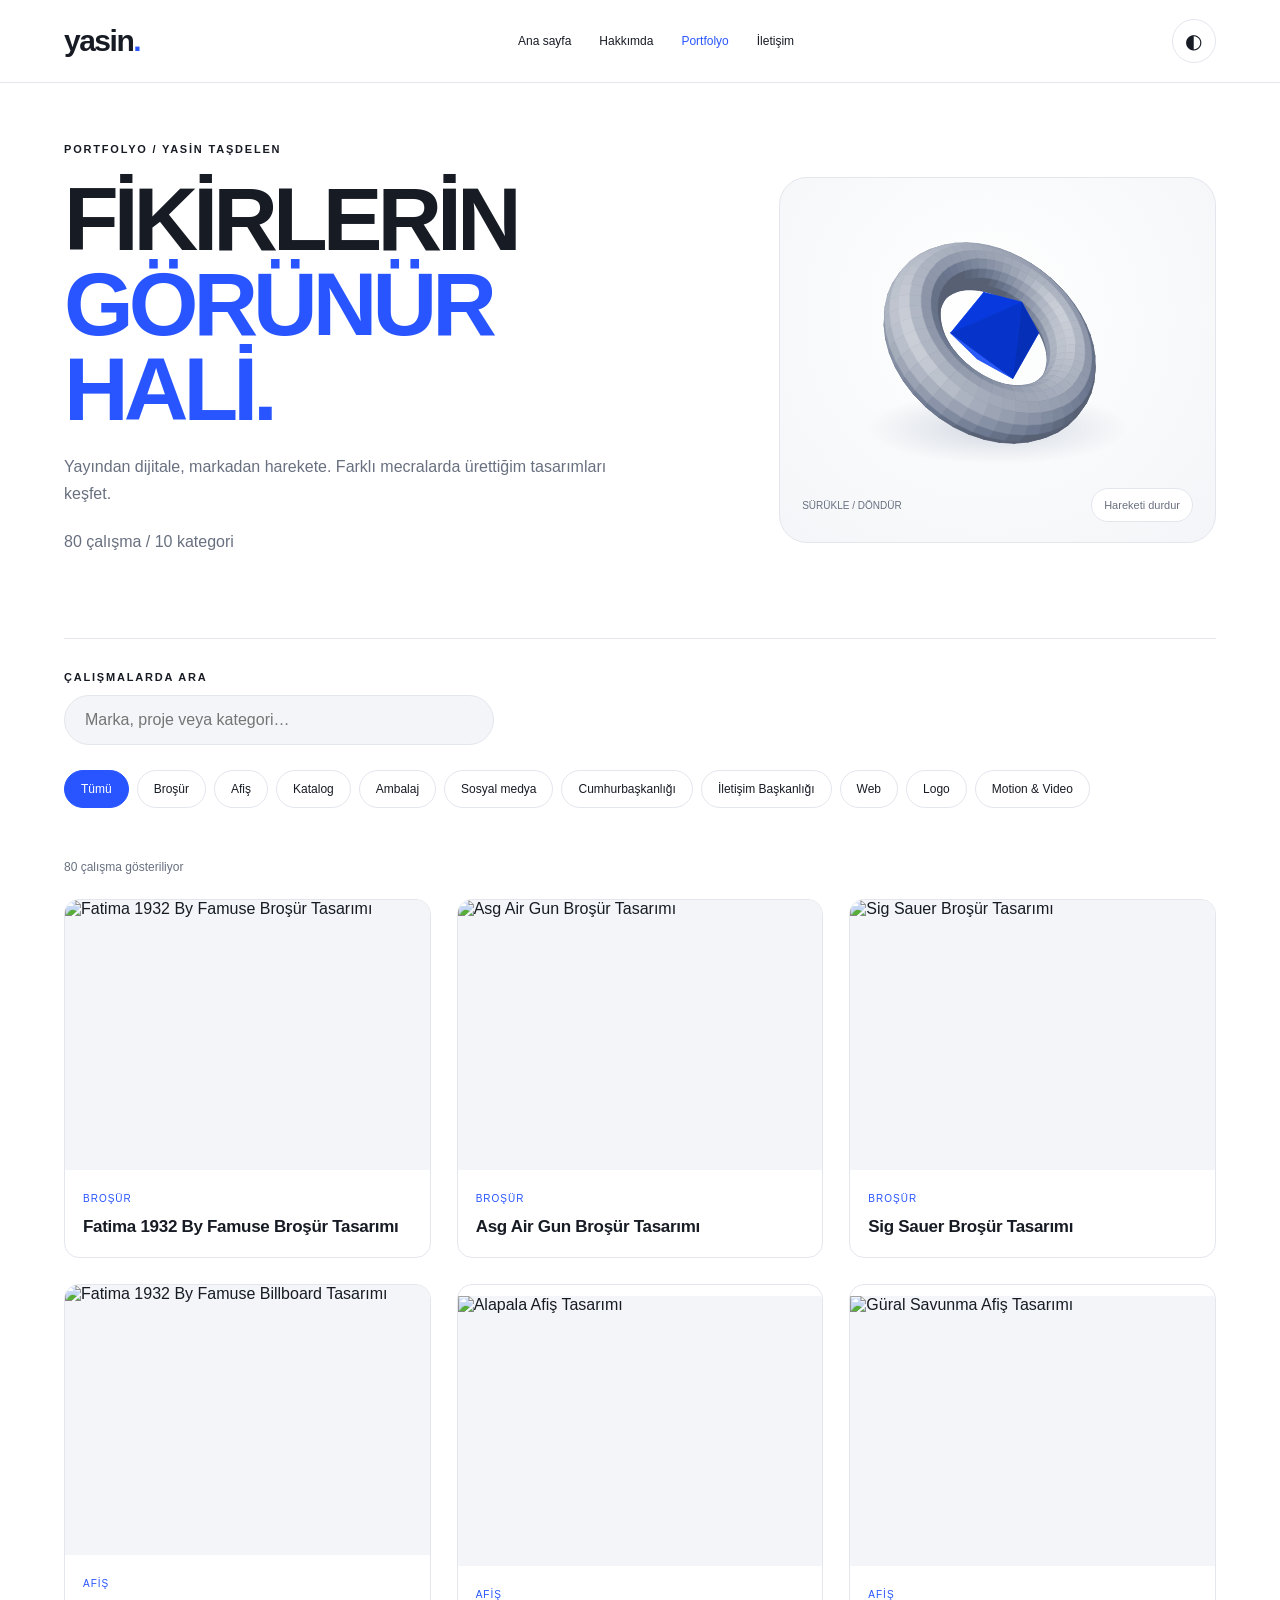
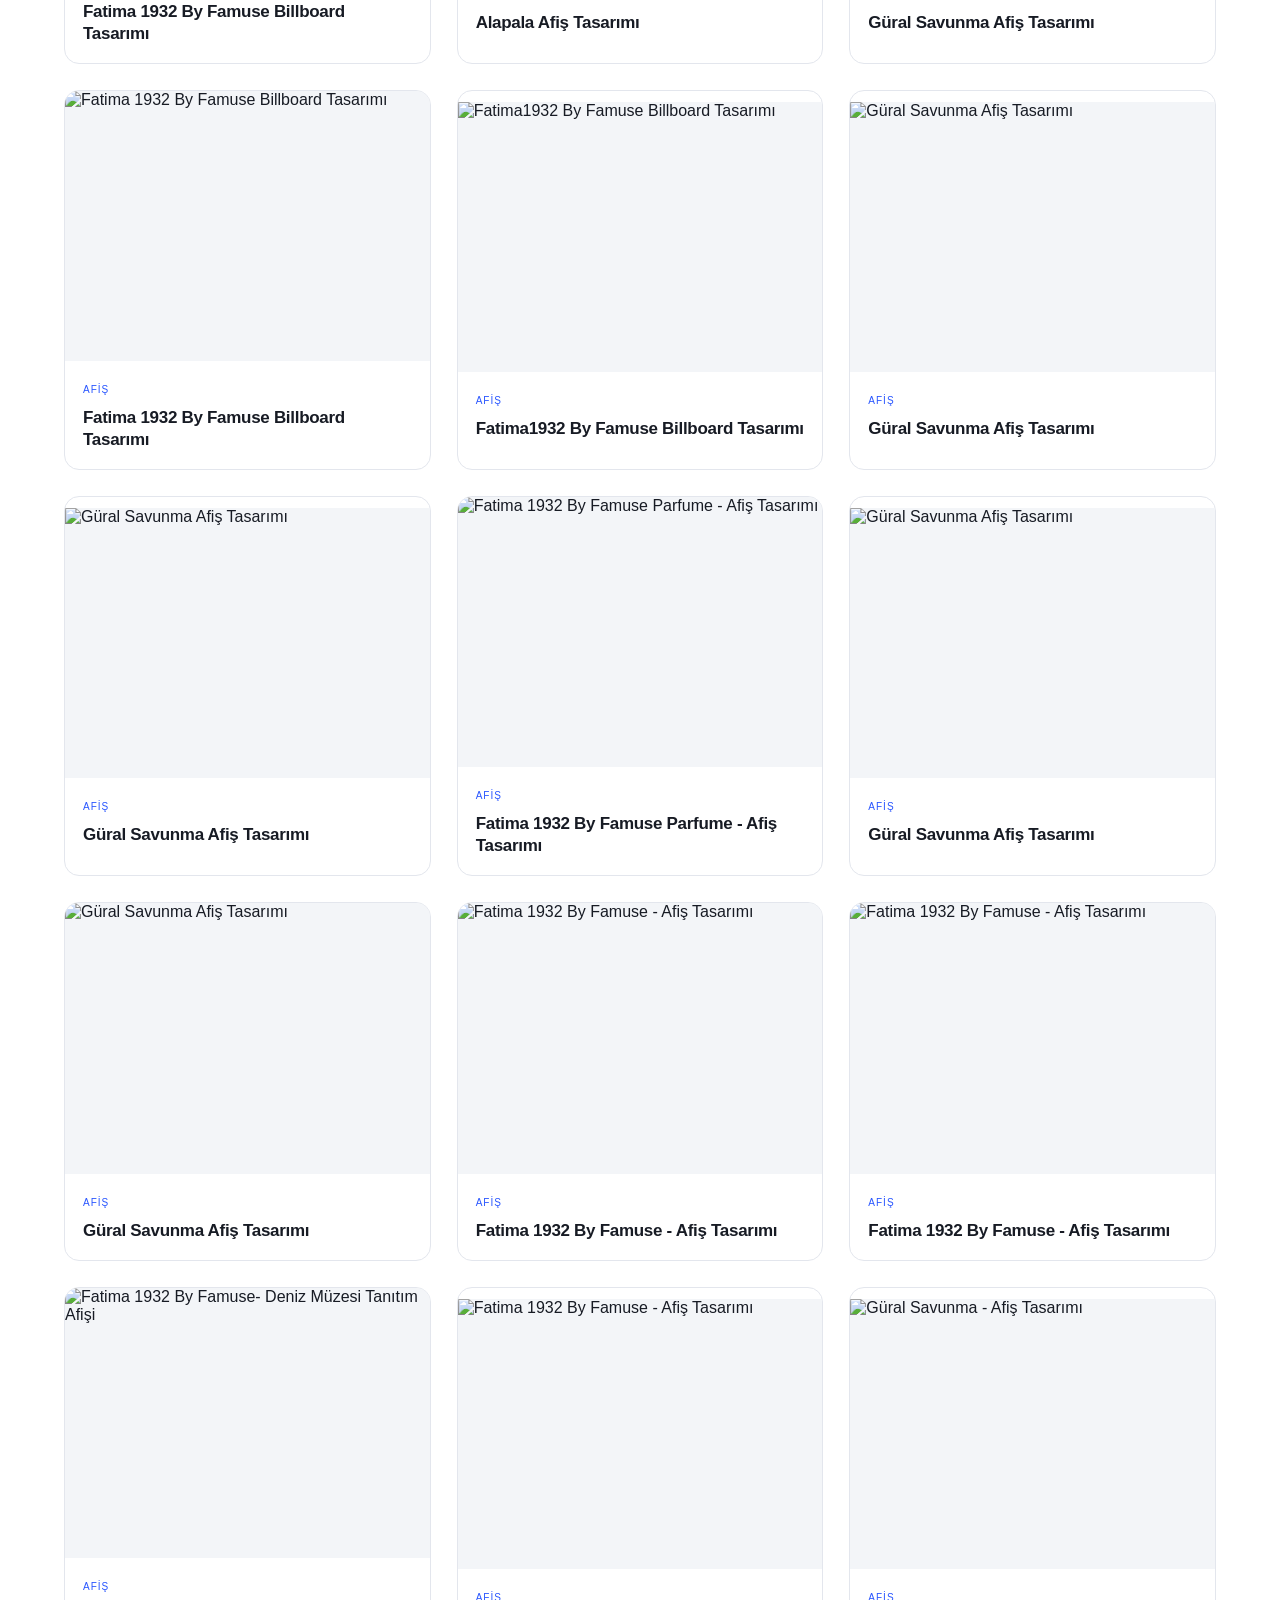
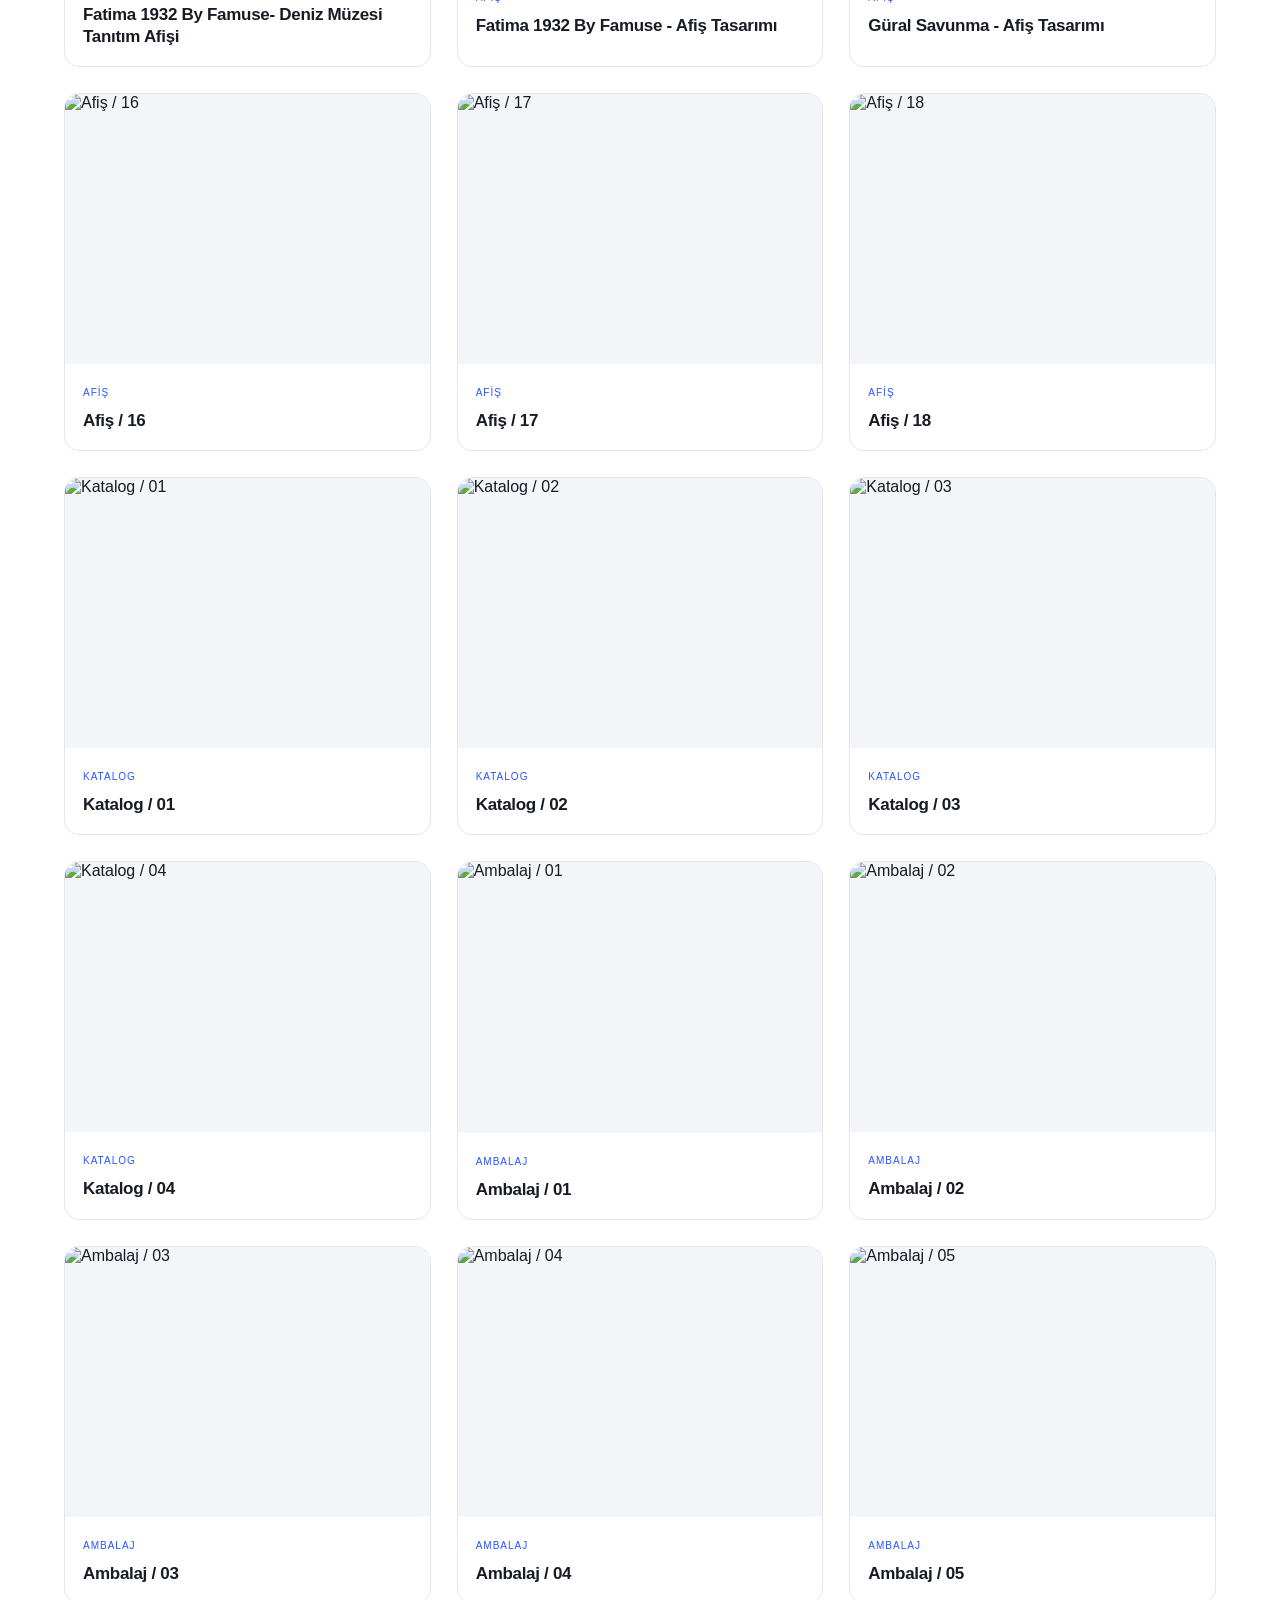
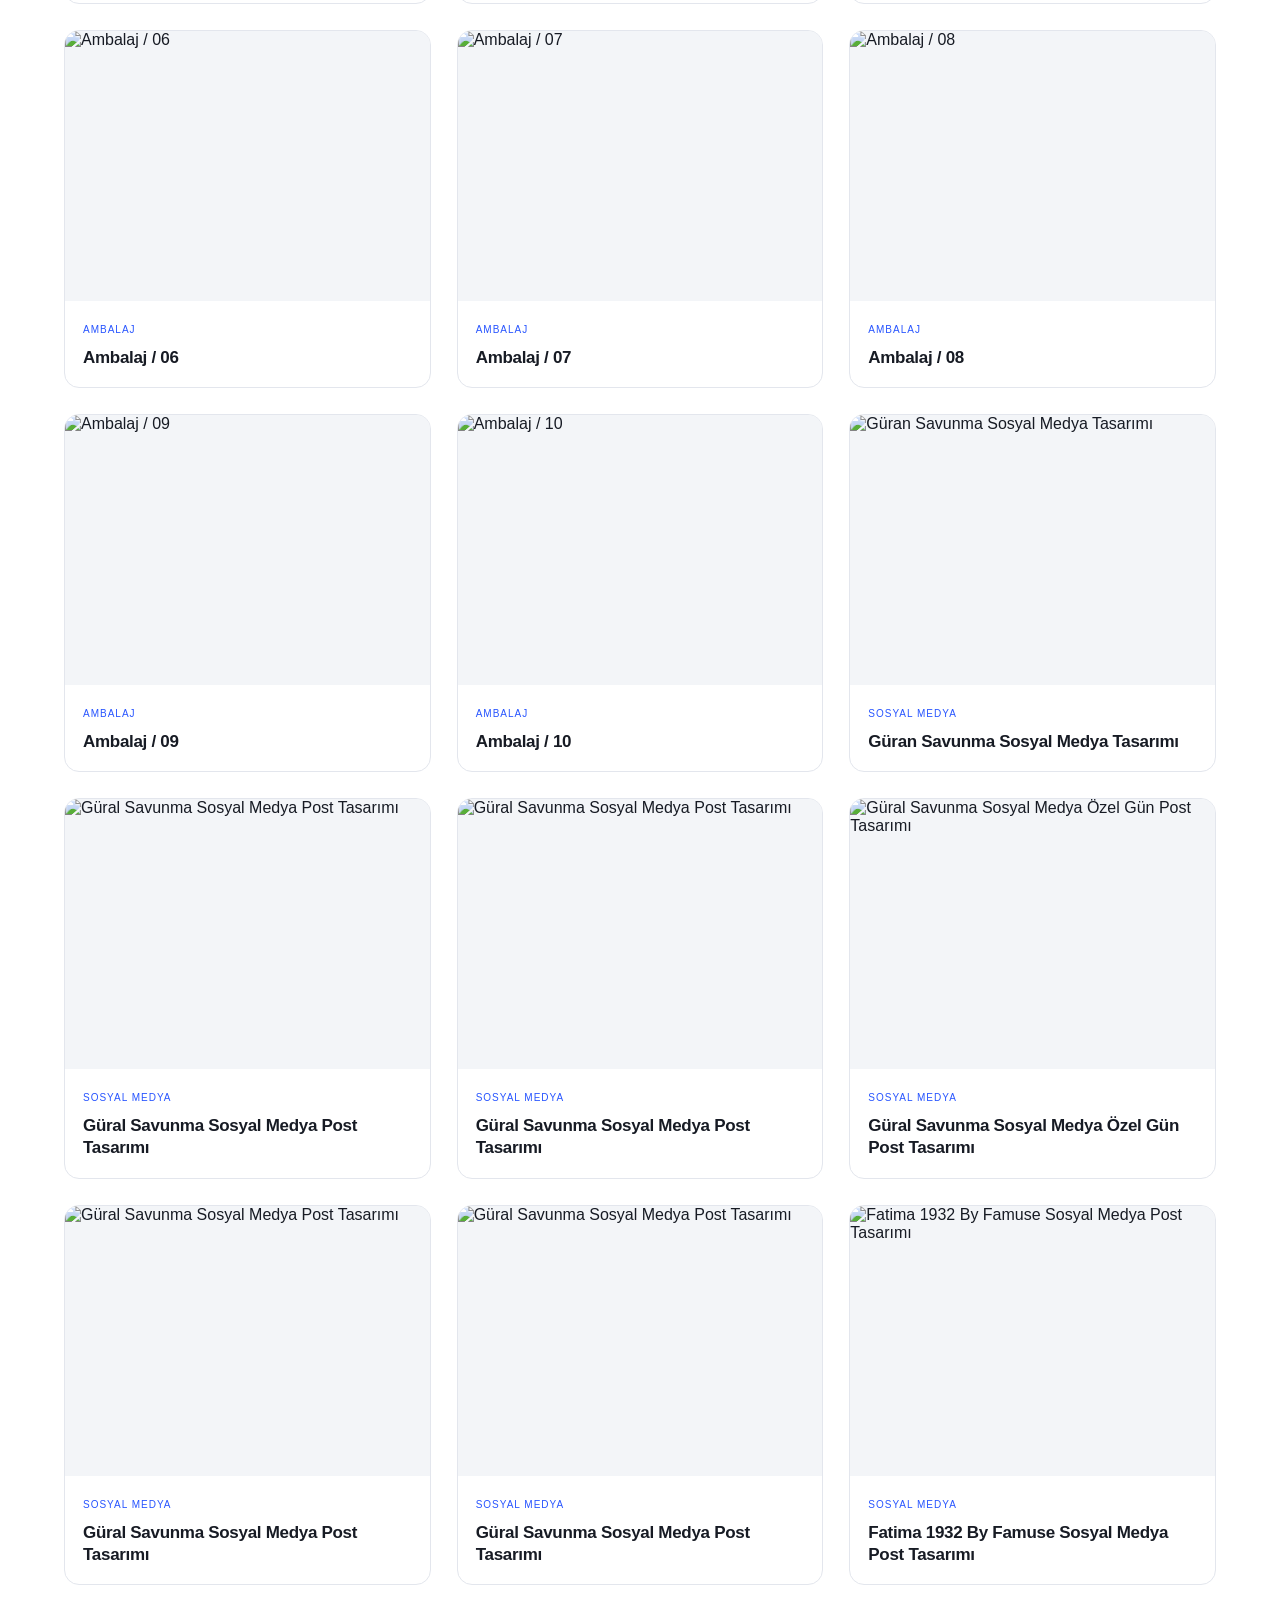
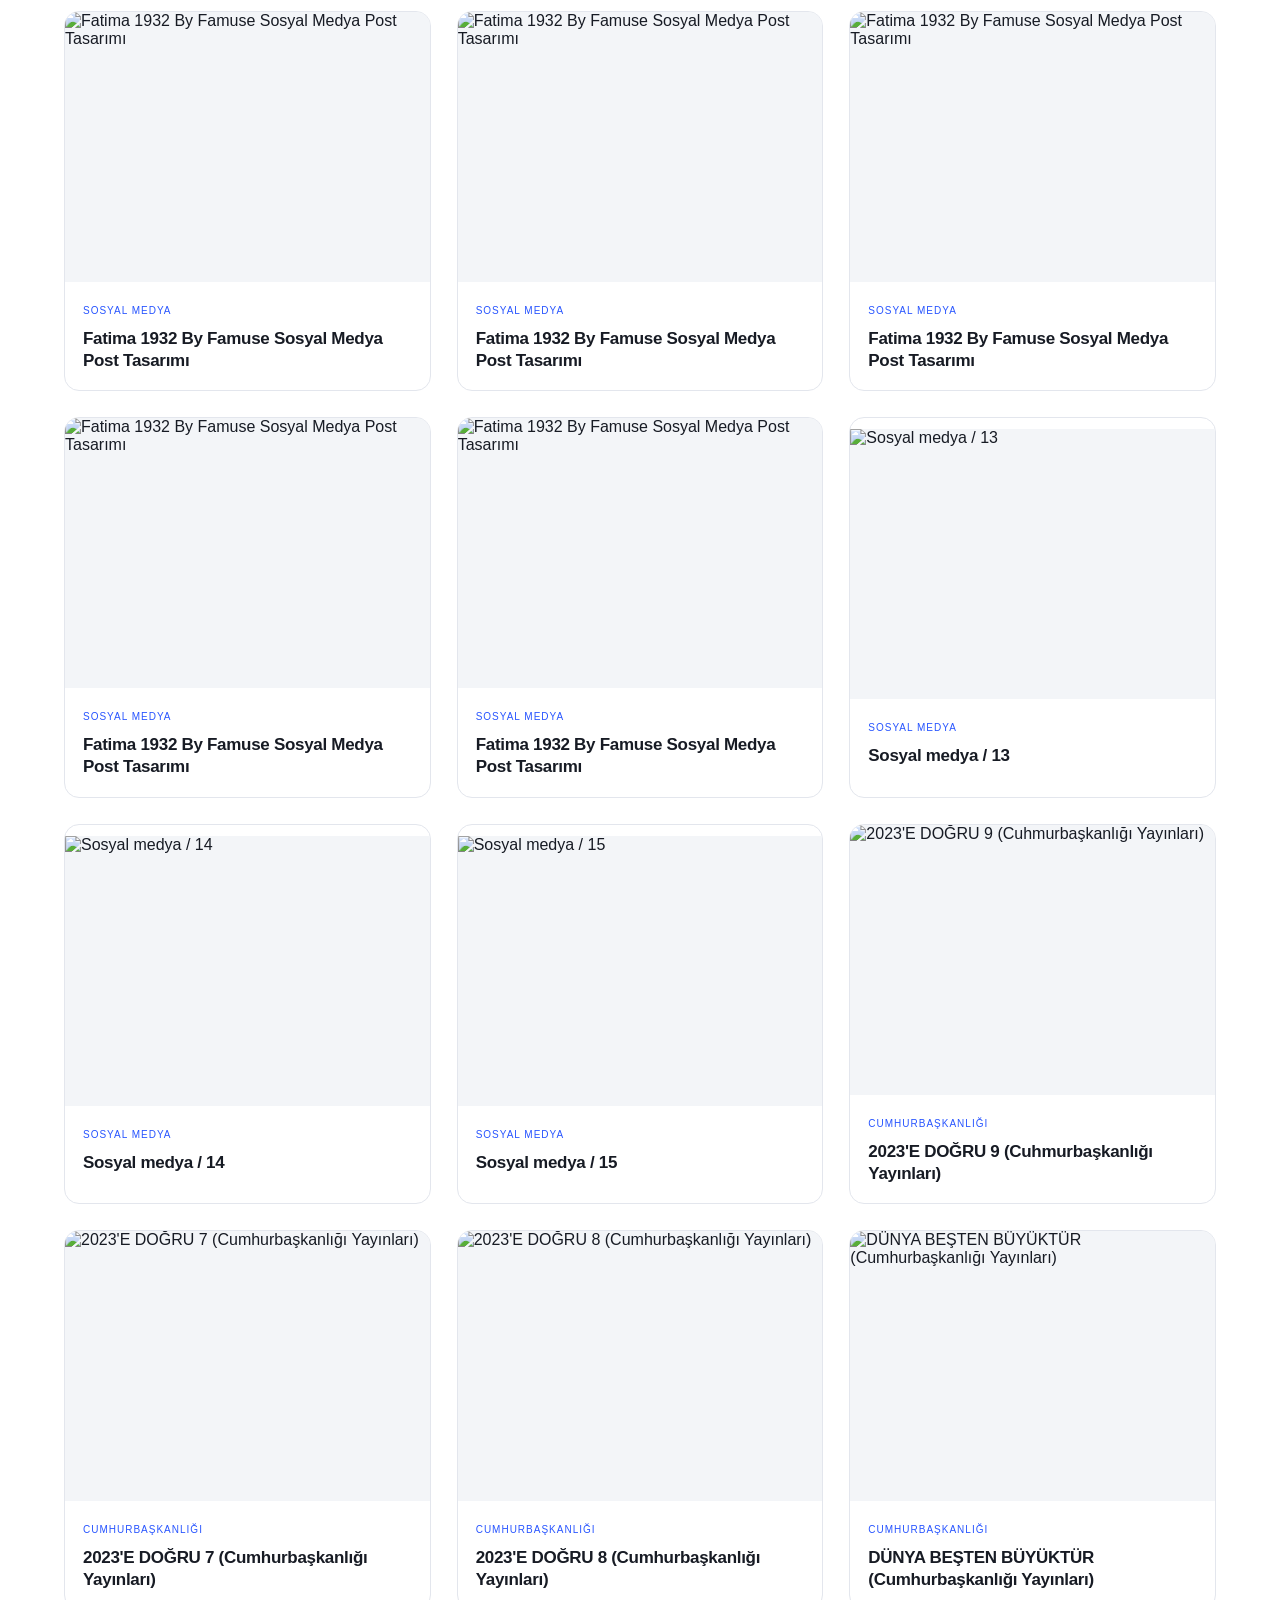
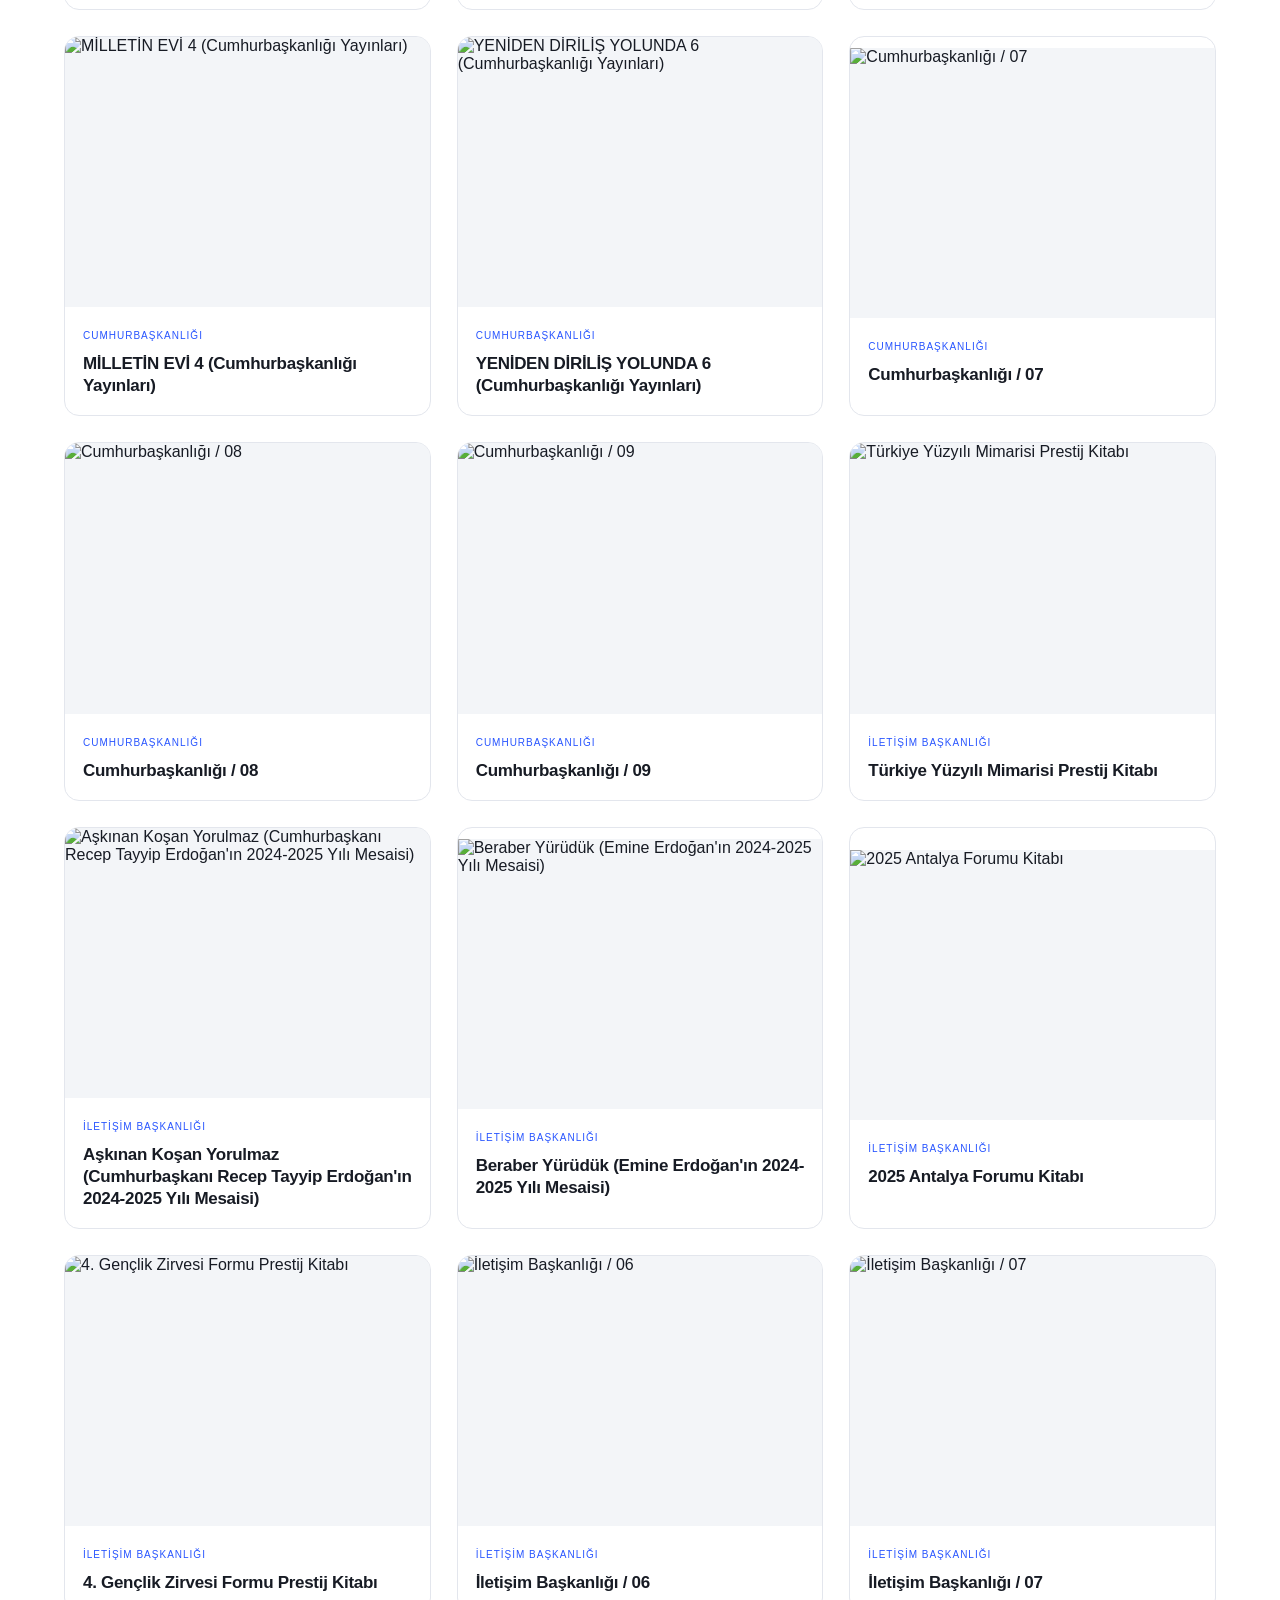
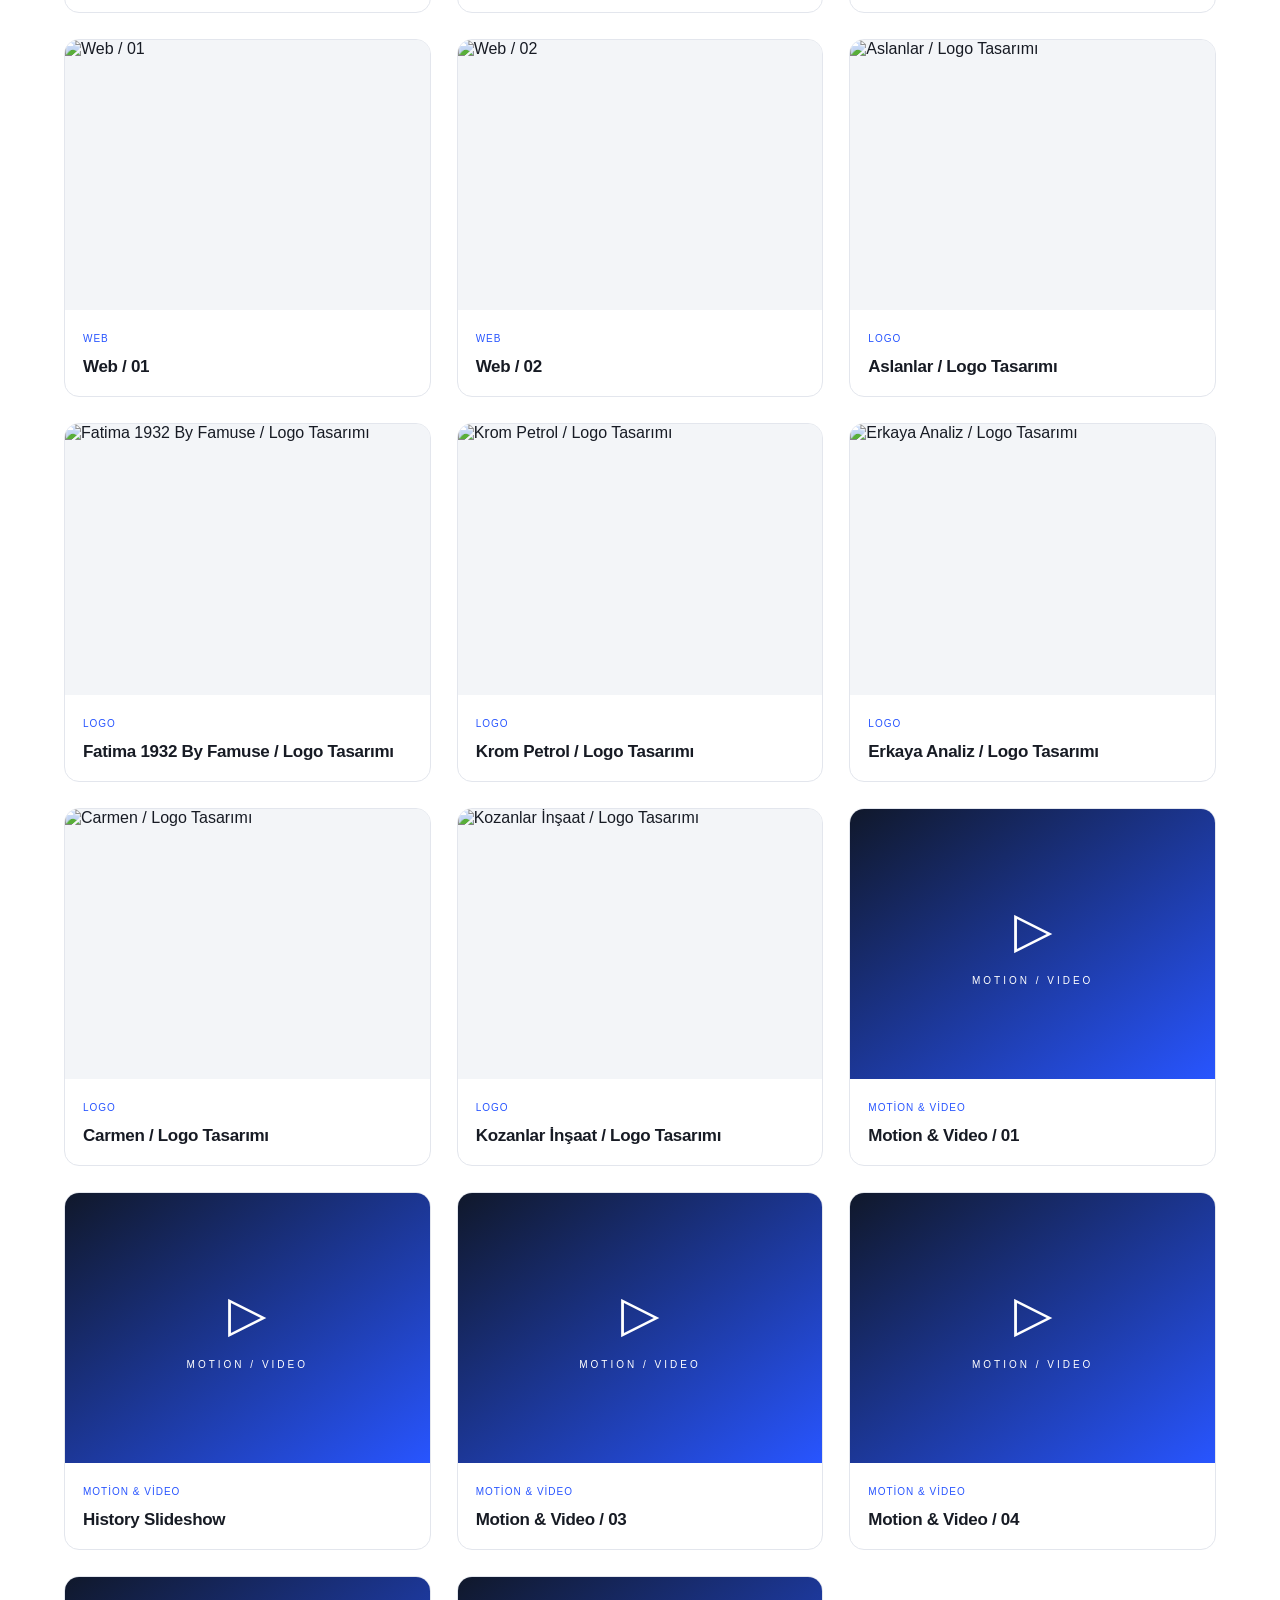
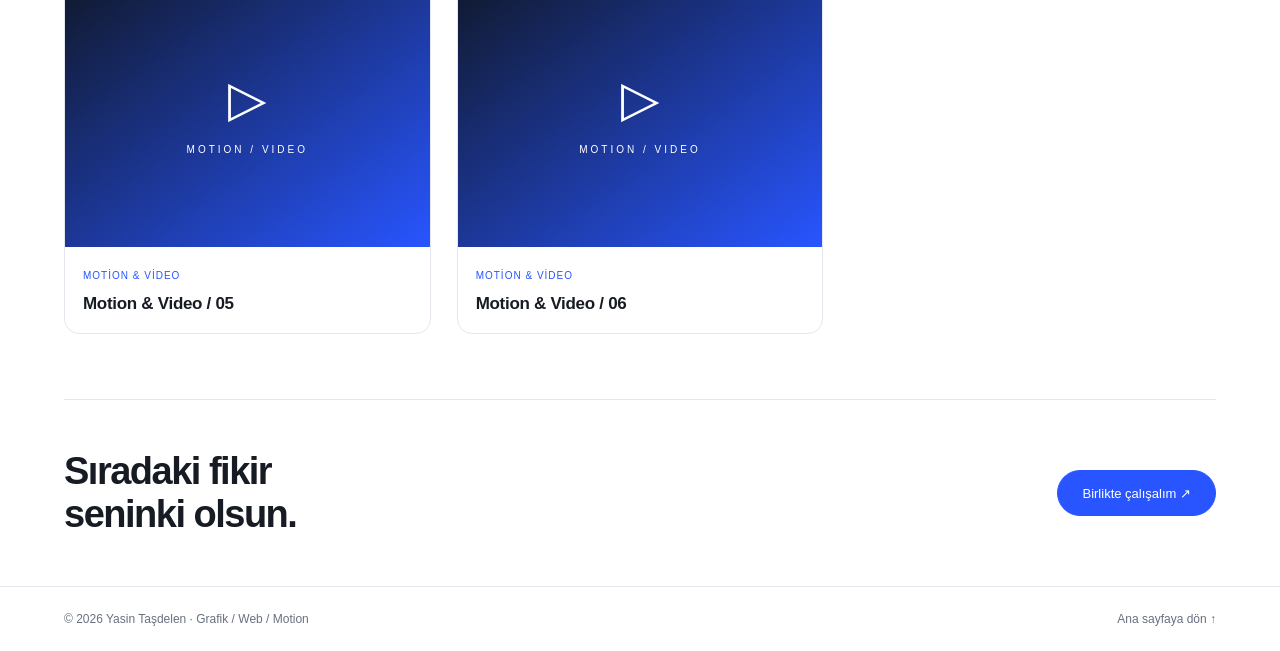
==== portfolio.html @ 2d285dab "Add files via upload" ====
<!doctype html><html lang="tr"><head><meta charset="utf-8"><meta name="viewport" content="width=device-width,initial-scale=1"><title>Portfolyo | Yasin Taşdelen</title><meta name="description" content="Yasin Taşdelen: logo, yayın, afiş, ambalaj, web, sosyal medya ve motion tasarım çalışmaları."><link rel="stylesheet" href="site.css"></head><body><a class="skip" href="#portfolio-main">İçeriğe geç</a><header><div class="nav wrap"><a class="brand" href="index.html">yasin<span>.</span></a><nav id="gallery-nav"><a href="index.html">Ana sayfa</a><a href="index.html#hakkimda">Hakkımda</a><a href="portfolio.html" aria-current="page" class="blue">Portfolyo</a><a href="index.html#iletisim">İletişim</a></nav><div class="nav-actions"><button class="icon-button" id="gallery-theme" aria-label="Koyu temayı aç" aria-pressed="false">◐</button><button class="icon-button menu-toggle" id="gallery-menu" aria-label="Menüyü aç" aria-controls="gallery-nav" aria-expanded="false">☰</button></div></div></header><main id="portfolio-main" class="wrap"><section class="gallery-hero"><div><div class="eyebrow">PORTFOLYO / YASİN TAŞDELEN</div><h1>FİKİRLERİN<br><span class="blue">GÖRÜNÜR HALİ.</span></h1><p>Yayından dijitale, markadan harekete. Farklı mecralarda ürettiğim tasarımları keşfet.</p><p class="gallery-status">80 çalışma / 10 kategori</p></div><div class="sculpture-shell"><canvas data-sculpture tabindex="0" aria-label="Döndürülebilir üç boyutlu metal halka ve mavi çokyüzlü. Sürükleyin veya ok tuşlarını kullanın.">Üç boyutlu geometrik tasarım.</canvas><div class="sculpture-controls"><span>SÜRÜKLE / DÖNDÜR</span><button class="sculpture-toggle" type="button" aria-pressed="false">Hareketi durdur</button></div></div></section><section aria-label="Portfolyo arşivi"><div class="gallery-tools"><label for="gallery-search" class="eyebrow">ÇALIŞMALARDA ARA</label><br><input class="gallery-search" id="gallery-search" type="search" placeholder="Marka, proje veya kategori…"><div class="gallery-filters" role="group" aria-label="Kategoriler"><button data-category-filter="Tümü" aria-pressed="true">Tümü</button><button data-category-filter="Broşür" aria-pressed="false">Broşür</button><button data-category-filter="Afiş" aria-pressed="false">Afiş</button><button data-category-filter="Katalog" aria-pressed="false">Katalog</button><button data-category-filter="Ambalaj" aria-pressed="false">Ambalaj</button><button data-category-filter="Sosyal medya" aria-pressed="false">Sosyal medya</button><button data-category-filter="Cumhurbaşkanlığı" aria-pressed="false">Cumhurbaşkanlığı</button><button data-category-filter="İletişim Başkanlığı" aria-pressed="false">İletişim Başkanlığı</button><button data-category-filter="Web" aria-pressed="false">Web</button><button data-category-filter="Logo" aria-pressed="false">Logo</button><button data-category-filter="Motion &amp; Video" aria-pressed="false">Motion &amp; Video</button></div></div><p id="gallery-status" class="gallery-status" role="status"></p><p id="no-results" hidden>Bu aramayla eşleşen çalışma bulunamadı. Aramayı temizleyebilir veya başka bir kategori seçebilirsin.</p><div class="gallery-grid" id="gallery-grid"><button class="gallery-card" data-item="0" aria-label="Fatima 1932 By Famuse Broşür Tasarımı çalışmasını aç"><img loading="lazy" decoding="async" src="assets/375167f0949825.webp" alt="Fatima 1932 By Famuse Broşür Tasarımı"><div class="g-meta"><span class="g-category">Broşür</span><h2>Fatima 1932 By Famuse Broşür Tasarımı</h2></div></button><button class="gallery-card" data-item="1" aria-label="Asg Air Gun Broşür Tasarımı çalışmasını aç"><img loading="lazy" decoding="async" src="assets/a4f59971be3359.webp" alt="Asg Air Gun Broşür Tasarımı"><div class="g-meta"><span class="g-category">Broşür</span><h2>Asg Air Gun Broşür Tasarımı</h2></div></button><button class="gallery-card" data-item="2" aria-label="Sig Sauer Broşür Tasarımı çalışmasını aç"><img loading="lazy" decoding="async" src="assets/dc84cb82605b19.webp" alt="Sig Sauer Broşür Tasarımı"><div class="g-meta"><span class="g-category">Broşür</span><h2>Sig Sauer Broşür Tasarımı</h2></div></button><button class="gallery-card" data-item="3" aria-label="Fatima 1932 By Famuse Billboard Tasarımı çalışmasını aç"><img loading="lazy" decoding="async" src="assets/b40be531859e59.webp" alt="Fatima 1932 By Famuse Billboard Tasarımı"><div class="g-meta"><span class="g-category">Afiş</span><h2>Fatima 1932 By Famuse Billboard Tasarımı</h2></div></button><button class="gallery-card" data-item="4" aria-label="Alapala Afiş Tasarımı çalışmasını aç"><img loading="lazy" decoding="async" src="assets/45fe46b0ea47e3.webp" alt="Alapala Afiş Tasarımı"><div class="g-meta"><span class="g-category">Afiş</span><h2>Alapala Afiş Tasarımı</h2></div></button><button class="gallery-card" data-item="5" aria-label="Güral Savunma Afiş Tasarımı çalışmasını aç"><img loading="lazy" decoding="async" src="assets/e9ff8d8394c7cc.webp" alt="Güral Savunma Afiş Tasarımı"><div class="g-meta"><span class="g-category">Afiş</span><h2>Güral Savunma Afiş Tasarımı</h2></div></button><button class="gallery-card" data-item="6" aria-label="Fatima 1932 By Famuse Billboard Tasarımı çalışmasını aç"><img loading="lazy" decoding="async" src="assets/2ae7c25e33a21d.webp" alt="Fatima 1932 By Famuse Billboard Tasarımı"><div class="g-meta"><span class="g-category">Afiş</span><h2>Fatima 1932 By Famuse Billboard Tasarımı</h2></div></button><button class="gallery-card" data-item="7" aria-label="Fatima1932 By Famuse Billboard Tasarımı çalışmasını aç"><img loading="lazy" decoding="async" src="assets/e246f36881eeb1.webp" alt="Fatima1932 By Famuse Billboard Tasarımı"><div class="g-meta"><span class="g-category">Afiş</span><h2>Fatima1932 By Famuse Billboard Tasarımı</h2></div></button><button class="gallery-card" data-item="8" aria-label="Güral Savunma Afiş Tasarımı çalışmasını aç"><img loading="lazy" decoding="async" src="assets/f275fef4a7e5c1.webp" alt="Güral Savunma Afiş Tasarımı"><div class="g-meta"><span class="g-category">Afiş</span><h2>Güral Savunma Afiş Tasarımı</h2></div></button><button class="gallery-card" data-item="9" aria-label="Güral Savunma Afiş Tasarımı çalışmasını aç"><img loading="lazy" decoding="async" src="assets/7a5f18f4c2a906.webp" alt="Güral Savunma Afiş Tasarımı"><div class="g-meta"><span class="g-category">Afiş</span><h2>Güral Savunma Afiş Tasarımı</h2></div></button><button class="gallery-card" data-item="10" aria-label="Fatima 1932 By Famuse Parfume - Afiş Tasarımı çalışmasını aç"><img loading="lazy" decoding="async" src="assets/6e0341c26d3463.webp" alt="Fatima 1932 By Famuse Parfume - Afiş Tasarımı"><div class="g-meta"><span class="g-category">Afiş</span><h2>Fatima 1932 By Famuse Parfume - Afiş Tasarımı</h2></div></button><button class="gallery-card" data-item="11" aria-label="Güral Savunma Afiş Tasarımı çalışmasını aç"><img loading="lazy" decoding="async" src="assets/7d6c1d2b5a7eea.webp" alt="Güral Savunma Afiş Tasarımı"><div class="g-meta"><span class="g-category">Afiş</span><h2>Güral Savunma Afiş Tasarımı</h2></div></button><button class="gallery-card" data-item="12" aria-label="Güral Savunma Afiş Tasarımı çalışmasını aç"><img loading="lazy" decoding="async" src="assets/78a58d30a60b43.webp" alt="Güral Savunma Afiş Tasarımı"><div class="g-meta"><span class="g-category">Afiş</span><h2>Güral Savunma Afiş Tasarımı</h2></div></button><button class="gallery-card" data-item="13" aria-label="Fatima 1932 By Famuse - Afiş Tasarımı çalışmasını aç"><img loading="lazy" decoding="async" src="assets/bcb0bdc3d4d375.webp" alt="Fatima 1932 By Famuse - Afiş Tasarımı"><div class="g-meta"><span class="g-category">Afiş</span><h2>Fatima 1932 By Famuse - Afiş Tasarımı</h2></div></button><button class="gallery-card" data-item="14" aria-label="Fatima 1932 By Famuse - Afiş Tasarımı çalışmasını aç"><img loading="lazy" decoding="async" src="assets/82ee9d75456e73.webp" alt="Fatima 1932 By Famuse - Afiş Tasarımı"><div class="g-meta"><span class="g-category">Afiş</span><h2>Fatima 1932 By Famuse - Afiş Tasarımı</h2></div></button><button class="gallery-card" data-item="15" aria-label="Fatima 1932 By Famuse- Deniz Müzesi Tanıtım Afişi çalışmasını aç"><img loading="lazy" decoding="async" src="assets/6a81ab303c2149.webp" alt="Fatima 1932 By Famuse- Deniz Müzesi Tanıtım Afişi"><div class="g-meta"><span class="g-category">Afiş</span><h2>Fatima 1932 By Famuse- Deniz Müzesi Tanıtım Afişi</h2></div></button><button class="gallery-card" data-item="16" aria-label="Fatima 1932 By Famuse - Afiş Tasarımı çalışmasını aç"><img loading="lazy" decoding="async" src="assets/75afe314978ee2.webp" alt="Fatima 1932 By Famuse - Afiş Tasarımı"><div class="g-meta"><span class="g-category">Afiş</span><h2>Fatima 1932 By Famuse - Afiş Tasarımı</h2></div></button><button class="gallery-card" data-item="17" aria-label="Güral Savunma - Afiş Tasarımı çalışmasını aç"><img loading="lazy" decoding="async" src="assets/252199f581ca42.webp" alt="Güral Savunma - Afiş Tasarımı"><div class="g-meta"><span class="g-category">Afiş</span><h2>Güral Savunma - Afiş Tasarımı</h2></div></button><button class="gallery-card" data-item="18" aria-label="Afiş / 16 çalışmasını aç"><img loading="lazy" decoding="async" src="assets/0075c813281568.webp" alt="Afiş / 16"><div class="g-meta"><span class="g-category">Afiş</span><h2>Afiş / 16</h2></div></button><button class="gallery-card" data-item="19" aria-label="Afiş / 17 çalışmasını aç"><img loading="lazy" decoding="async" src="assets/286cc20b2b3e52.webp" alt="Afiş / 17"><div class="g-meta"><span class="g-category">Afiş</span><h2>Afiş / 17</h2></div></button><button class="gallery-card" data-item="20" aria-label="Afiş / 18 çalışmasını aç"><img loading="lazy" decoding="async" src="assets/c1766a160103f7.webp" alt="Afiş / 18"><div class="g-meta"><span class="g-category">Afiş</span><h2>Afiş / 18</h2></div></button><button class="gallery-card" data-item="21" aria-label="Katalog / 01 çalışmasını aç"><img loading="lazy" decoding="async" src="assets/e1b8669a7d7206.webp" alt="Katalog / 01"><div class="g-meta"><span class="g-category">Katalog</span><h2>Katalog / 01</h2></div></button><button class="gallery-card" data-item="22" aria-label="Katalog / 02 çalışmasını aç"><img loading="lazy" decoding="async" src="assets/b7ba86bf85a3c2.webp" alt="Katalog / 02"><div class="g-meta"><span class="g-category">Katalog</span><h2>Katalog / 02</h2></div></button><button class="gallery-card" data-item="23" aria-label="Katalog / 03 çalışmasını aç"><img loading="lazy" decoding="async" src="assets/4f953f74f71283.webp" alt="Katalog / 03"><div class="g-meta"><span class="g-category">Katalog</span><h2>Katalog / 03</h2></div></button><button class="gallery-card" data-item="24" aria-label="Katalog / 04 çalışmasını aç"><img loading="lazy" decoding="async" src="assets/2f82deeacbd029.webp" alt="Katalog / 04"><div class="g-meta"><span class="g-category">Katalog</span><h2>Katalog / 04</h2></div></button><button class="gallery-card" data-item="25" aria-label="Ambalaj / 01 çalışmasını aç"><img loading="lazy" decoding="async" src="assets/402ee8bfb907f2.webp" alt="Ambalaj / 01"><div class="g-meta"><span class="g-category">Ambalaj</span><h2>Ambalaj / 01</h2></div></button><button class="gallery-card" data-item="26" aria-label="Ambalaj / 02 çalışmasını aç"><img loading="lazy" decoding="async" src="assets/9903bda09b7812.webp" alt="Ambalaj / 02"><div class="g-meta"><span class="g-category">Ambalaj</span><h2>Ambalaj / 02</h2></div></button><button class="gallery-card" data-item="27" aria-label="Ambalaj / 03 çalışmasını aç"><img loading="lazy" decoding="async" src="assets/56a02b7da0a153.webp" alt="Ambalaj / 03"><div class="g-meta"><span class="g-category">Ambalaj</span><h2>Ambalaj / 03</h2></div></button><button class="gallery-card" data-item="28" aria-label="Ambalaj / 04 çalışmasını aç"><img loading="lazy" decoding="async" src="assets/d0695223bf492f.webp" alt="Ambalaj / 04"><div class="g-meta"><span class="g-category">Ambalaj</span><h2>Ambalaj / 04</h2></div></button><button class="gallery-card" data-item="29" aria-label="Ambalaj / 05 çalışmasını aç"><img loading="lazy" decoding="async" src="assets/c87f2f5ead34a2.webp" alt="Ambalaj / 05"><div class="g-meta"><span class="g-category">Ambalaj</span><h2>Ambalaj / 05</h2></div></button><button class="gallery-card" data-item="30" aria-label="Ambalaj / 06 çalışmasını aç"><img loading="lazy" decoding="async" src="assets/c651d41fb0715e.webp" alt="Ambalaj / 06"><div class="g-meta"><span class="g-category">Ambalaj</span><h2>Ambalaj / 06</h2></div></button><button class="gallery-card" data-item="31" aria-label="Ambalaj / 07 çalışmasını aç"><img loading="lazy" decoding="async" src="assets/02e7620fb2eee1.webp" alt="Ambalaj / 07"><div class="g-meta"><span class="g-category">Ambalaj</span><h2>Ambalaj / 07</h2></div></button><button class="gallery-card" data-item="32" aria-label="Ambalaj / 08 çalışmasını aç"><img loading="lazy" decoding="async" src="assets/f6601e95c223fb.webp" alt="Ambalaj / 08"><div class="g-meta"><span class="g-category">Ambalaj</span><h2>Ambalaj / 08</h2></div></button><button class="gallery-card" data-item="33" aria-label="Ambalaj / 09 çalışmasını aç"><img loading="lazy" decoding="async" src="assets/2f7c9482ce543e.webp" alt="Ambalaj / 09"><div class="g-meta"><span class="g-category">Ambalaj</span><h2>Ambalaj / 09</h2></div></button><button class="gallery-card" data-item="34" aria-label="Ambalaj / 10 çalışmasını aç"><img loading="lazy" decoding="async" src="assets/a3378e5b359379.webp" alt="Ambalaj / 10"><div class="g-meta"><span class="g-category">Ambalaj</span><h2>Ambalaj / 10</h2></div></button><button class="gallery-card" data-item="35" aria-label="Güran Savunma Sosyal Medya Tasarımı çalışmasını aç"><img loading="lazy" decoding="async" src="assets/05723158f715be.webp" alt="Güran Savunma Sosyal Medya Tasarımı"><div class="g-meta"><span class="g-category">Sosyal medya</span><h2>Güran Savunma Sosyal Medya Tasarımı</h2></div></button><button class="gallery-card" data-item="36" aria-label="Güral Savunma Sosyal Medya Post Tasarımı çalışmasını aç"><img loading="lazy" decoding="async" src="assets/cfd382ed77cc8d.webp" alt="Güral Savunma Sosyal Medya Post Tasarımı"><div class="g-meta"><span class="g-category">Sosyal medya</span><h2>Güral Savunma Sosyal Medya Post Tasarımı</h2></div></button><button class="gallery-card" data-item="37" aria-label="Güral Savunma Sosyal Medya Post Tasarımı çalışmasını aç"><img loading="lazy" decoding="async" src="assets/6710dd659a7838.webp" alt="Güral Savunma Sosyal Medya Post Tasarımı"><div class="g-meta"><span class="g-category">Sosyal medya</span><h2>Güral Savunma Sosyal Medya Post Tasarımı</h2></div></button><button class="gallery-card" data-item="38" aria-label="Güral Savunma Sosyal Medya Özel Gün Post Tasarımı çalışmasını aç"><img loading="lazy" decoding="async" src="assets/428dd09ade4b40.webp" alt="Güral Savunma Sosyal Medya Özel Gün Post Tasarımı"><div class="g-meta"><span class="g-category">Sosyal medya</span><h2>Güral Savunma Sosyal Medya Özel Gün Post Tasarımı</h2></div></button><button class="gallery-card" data-item="39" aria-label="Güral Savunma Sosyal Medya Post Tasarımı çalışmasını aç"><img loading="lazy" decoding="async" src="assets/2113bc840a9cec.webp" alt="Güral Savunma Sosyal Medya Post Tasarımı"><div class="g-meta"><span class="g-category">Sosyal medya</span><h2>Güral Savunma Sosyal Medya Post Tasarımı</h2></div></button><button class="gallery-card" data-item="40" aria-label="Güral Savunma Sosyal Medya Post Tasarımı çalışmasını aç"><img loading="lazy" decoding="async" src="assets/6b6fd04884e05f.webp" alt="Güral Savunma Sosyal Medya Post Tasarımı"><div class="g-meta"><span class="g-category">Sosyal medya</span><h2>Güral Savunma Sosyal Medya Post Tasarımı</h2></div></button><button class="gallery-card" data-item="41" aria-label="Fatima 1932 By Famuse Sosyal Medya Post Tasarımı çalışmasını aç"><img loading="lazy" decoding="async" src="assets/d68cfd88112be2.webp" alt="Fatima 1932 By Famuse Sosyal Medya Post Tasarımı"><div class="g-meta"><span class="g-category">Sosyal medya</span><h2>Fatima 1932 By Famuse Sosyal Medya Post Tasarımı</h2></div></button><button class="gallery-card" data-item="42" aria-label="Fatima 1932 By Famuse Sosyal Medya Post Tasarımı çalışmasını aç"><img loading="lazy" decoding="async" src="assets/ca2713f4991ae1.webp" alt="Fatima 1932 By Famuse Sosyal Medya Post Tasarımı"><div class="g-meta"><span class="g-category">Sosyal medya</span><h2>Fatima 1932 By Famuse Sosyal Medya Post Tasarımı</h2></div></button><button class="gallery-card" data-item="43" aria-label="Fatima 1932 By Famuse Sosyal Medya Post Tasarımı çalışmasını aç"><img loading="lazy" decoding="async" src="assets/badaf69aeea909.webp" alt="Fatima 1932 By Famuse Sosyal Medya Post Tasarımı"><div class="g-meta"><span class="g-category">Sosyal medya</span><h2>Fatima 1932 By Famuse Sosyal Medya Post Tasarımı</h2></div></button><button class="gallery-card" data-item="44" aria-label="Fatima 1932 By Famuse Sosyal Medya Post Tasarımı çalışmasını aç"><img loading="lazy" decoding="async" src="assets/ecc4e71567cb77.webp" alt="Fatima 1932 By Famuse Sosyal Medya Post Tasarımı"><div class="g-meta"><span class="g-category">Sosyal medya</span><h2>Fatima 1932 By Famuse Sosyal Medya Post Tasarımı</h2></div></button><button class="gallery-card" data-item="45" aria-label="Fatima 1932 By Famuse Sosyal Medya Post Tasarımı çalışmasını aç"><img loading="lazy" decoding="async" src="assets/6a010dabd6510b.webp" alt="Fatima 1932 By Famuse Sosyal Medya Post Tasarımı"><div class="g-meta"><span class="g-category">Sosyal medya</span><h2>Fatima 1932 By Famuse Sosyal Medya Post Tasarımı</h2></div></button><button class="gallery-card" data-item="46" aria-label="Fatima 1932 By Famuse Sosyal Medya Post Tasarımı çalışmasını aç"><img loading="lazy" decoding="async" src="assets/e90fec336456dc.webp" alt="Fatima 1932 By Famuse Sosyal Medya Post Tasarımı"><div class="g-meta"><span class="g-category">Sosyal medya</span><h2>Fatima 1932 By Famuse Sosyal Medya Post Tasarımı</h2></div></button><button class="gallery-card" data-item="47" aria-label="Sosyal medya / 13 çalışmasını aç"><img loading="lazy" decoding="async" src="assets/8902551928874e.webp" alt="Sosyal medya / 13"><div class="g-meta"><span class="g-category">Sosyal medya</span><h2>Sosyal medya / 13</h2></div></button><button class="gallery-card" data-item="48" aria-label="Sosyal medya / 14 çalışmasını aç"><img loading="lazy" decoding="async" src="assets/5b87e52c3947d4.webp" alt="Sosyal medya / 14"><div class="g-meta"><span class="g-category">Sosyal medya</span><h2>Sosyal medya / 14</h2></div></button><button class="gallery-card" data-item="49" aria-label="Sosyal medya / 15 çalışmasını aç"><img loading="lazy" decoding="async" src="assets/7ae070f1cd1643.webp" alt="Sosyal medya / 15"><div class="g-meta"><span class="g-category">Sosyal medya</span><h2>Sosyal medya / 15</h2></div></button><button class="gallery-card" data-item="50" aria-label="2023&#x27;E DOĞRU 9 (Cuhmurbaşkanlığı Yayınları) çalışmasını aç"><img loading="lazy" decoding="async" src="assets/b057c51a1eb4a3.webp" alt="2023&#x27;E DOĞRU 9 (Cuhmurbaşkanlığı Yayınları)"><div class="g-meta"><span class="g-category">Cumhurbaşkanlığı</span><h2>2023&#x27;E DOĞRU 9 (Cuhmurbaşkanlığı Yayınları)</h2></div></button><button class="gallery-card" data-item="51" aria-label="2023&#x27;E DOĞRU 7 (Cumhurbaşkanlığı Yayınları) çalışmasını aç"><img loading="lazy" decoding="async" src="assets/45e281a7b25de2.webp" alt="2023&#x27;E DOĞRU 7 (Cumhurbaşkanlığı Yayınları)"><div class="g-meta"><span class="g-category">Cumhurbaşkanlığı</span><h2>2023&#x27;E DOĞRU 7 (Cumhurbaşkanlığı Yayınları)</h2></div></button><button class="gallery-card" data-item="52" aria-label="2023&#x27;E DOĞRU 8 (Cumhurbaşkanlığı Yayınları) çalışmasını aç"><img loading="lazy" decoding="async" src="assets/3d1440451fb4c1.webp" alt="2023&#x27;E DOĞRU 8 (Cumhurbaşkanlığı Yayınları)"><div class="g-meta"><span class="g-category">Cumhurbaşkanlığı</span><h2>2023&#x27;E DOĞRU 8 (Cumhurbaşkanlığı Yayınları)</h2></div></button><button class="gallery-card" data-item="53" aria-label="DÜNYA BEŞTEN BÜYÜKTÜR (Cumhurbaşkanlığı Yayınları) çalışmasını aç"><img loading="lazy" decoding="async" src="assets/9d61a475114833.webp" alt="DÜNYA BEŞTEN BÜYÜKTÜR (Cumhurbaşkanlığı Yayınları)"><div class="g-meta"><span class="g-category">Cumhurbaşkanlığı</span><h2>DÜNYA BEŞTEN BÜYÜKTÜR (Cumhurbaşkanlığı Yayınları)</h2></div></button><button class="gallery-card" data-item="54" aria-label="MİLLETİN EVİ 4 (Cumhurbaşkanlığı Yayınları) çalışmasını aç"><img loading="lazy" decoding="async" src="assets/18f18c0564c7ea.webp" alt="MİLLETİN EVİ 4 (Cumhurbaşkanlığı Yayınları)"><div class="g-meta"><span class="g-category">Cumhurbaşkanlığı</span><h2>MİLLETİN EVİ 4 (Cumhurbaşkanlığı Yayınları)</h2></div></button><button class="gallery-card" data-item="55" aria-label="YENİDEN DİRİLİŞ YOLUNDA 6 (Cumhurbaşkanlığı Yayınları) çalışmasını aç"><img loading="lazy" decoding="async" src="assets/bd26fb12a51111.webp" alt="YENİDEN DİRİLİŞ YOLUNDA 6 (Cumhurbaşkanlığı Yayınları)"><div class="g-meta"><span class="g-category">Cumhurbaşkanlığı</span><h2>YENİDEN DİRİLİŞ YOLUNDA 6 (Cumhurbaşkanlığı Yayınları)</h2></div></button><button class="gallery-card" data-item="56" aria-label="Cumhurbaşkanlığı / 07 çalışmasını aç"><img loading="lazy" decoding="async" src="assets/f35db5141eb9aa.webp" alt="Cumhurbaşkanlığı / 07"><div class="g-meta"><span class="g-category">Cumhurbaşkanlığı</span><h2>Cumhurbaşkanlığı / 07</h2></div></button><button class="gallery-card" data-item="57" aria-label="Cumhurbaşkanlığı / 08 çalışmasını aç"><img loading="lazy" decoding="async" src="assets/5bde77f359620e.webp" alt="Cumhurbaşkanlığı / 08"><div class="g-meta"><span class="g-category">Cumhurbaşkanlığı</span><h2>Cumhurbaşkanlığı / 08</h2></div></button><button class="gallery-card" data-item="58" aria-label="Cumhurbaşkanlığı / 09 çalışmasını aç"><img loading="lazy" decoding="async" src="assets/2a31528b5595f4.webp" alt="Cumhurbaşkanlığı / 09"><div class="g-meta"><span class="g-category">Cumhurbaşkanlığı</span><h2>Cumhurbaşkanlığı / 09</h2></div></button><button class="gallery-card" data-item="59" aria-label="Türkiye Yüzyılı Mimarisi Prestij Kitabı çalışmasını aç"><img loading="lazy" decoding="async" src="assets/df624ac0b45085.webp" alt="Türkiye Yüzyılı Mimarisi Prestij Kitabı"><div class="g-meta"><span class="g-category">İletişim Başkanlığı</span><h2>Türkiye Yüzyılı Mimarisi Prestij Kitabı</h2></div></button><button class="gallery-card" data-item="60" aria-label="Aşkınan Koşan Yorulmaz (Cumhurbaşkanı Recep Tayyip Erdoğan&#x27;ın 2024-2025 Yılı Mesaisi) çalışmasını aç"><img loading="lazy" decoding="async" src="assets/20c25cef096d24.webp" alt="Aşkınan Koşan Yorulmaz (Cumhurbaşkanı Recep Tayyip Erdoğan&#x27;ın 2024-2025 Yılı Mesaisi)"><div class="g-meta"><span class="g-category">İletişim Başkanlığı</span><h2>Aşkınan Koşan Yorulmaz (Cumhurbaşkanı Recep Tayyip Erdoğan&#x27;ın 2024-2025 Yılı Mesaisi)</h2></div></button><button class="gallery-card" data-item="61" aria-label="Beraber Yürüdük (Emine Erdoğan&#x27;ın 2024-2025 Yılı Mesaisi) çalışmasını aç"><img loading="lazy" decoding="async" src="assets/985286b9ea8e31.webp" alt="Beraber Yürüdük (Emine Erdoğan&#x27;ın 2024-2025 Yılı Mesaisi)"><div class="g-meta"><span class="g-category">İletişim Başkanlığı</span><h2>Beraber Yürüdük (Emine Erdoğan&#x27;ın 2024-2025 Yılı Mesaisi)</h2></div></button><button class="gallery-card" data-item="62" aria-label="2025 Antalya Forumu Kitabı çalışmasını aç"><img loading="lazy" decoding="async" src="assets/c44148c6cff589.webp" alt="2025 Antalya Forumu Kitabı"><div class="g-meta"><span class="g-category">İletişim Başkanlığı</span><h2>2025 Antalya Forumu Kitabı</h2></div></button><button class="gallery-card" data-item="63" aria-label="4. Gençlik Zirvesi Formu Prestij Kitabı çalışmasını aç"><img loading="lazy" decoding="async" src="assets/8bc3721a3f9ce0.webp" alt="4. Gençlik Zirvesi Formu Prestij Kitabı"><div class="g-meta"><span class="g-category">İletişim Başkanlığı</span><h2>4. Gençlik Zirvesi Formu Prestij Kitabı</h2></div></button><button class="gallery-card" data-item="64" aria-label="İletişim Başkanlığı / 06 çalışmasını aç"><img loading="lazy" decoding="async" src="assets/9ffc80621c2f22.webp" alt="İletişim Başkanlığı / 06"><div class="g-meta"><span class="g-category">İletişim Başkanlığı</span><h2>İletişim Başkanlığı / 06</h2></div></button><button class="gallery-card" data-item="65" aria-label="İletişim Başkanlığı / 07 çalışmasını aç"><img loading="lazy" decoding="async" src="assets/ade54cf51a2952.webp" alt="İletişim Başkanlığı / 07"><div class="g-meta"><span class="g-category">İletişim Başkanlığı</span><h2>İletişim Başkanlığı / 07</h2></div></button><button class="gallery-card" data-item="66" aria-label="Web / 01 çalışmasını aç"><img loading="lazy" decoding="async" src="assets/e2c3eb0b286c13.webp" alt="Web / 01"><div class="g-meta"><span class="g-category">Web</span><h2>Web / 01</h2></div></button><button class="gallery-card" data-item="67" aria-label="Web / 02 çalışmasını aç"><img loading="lazy" decoding="async" src="assets/e4ec5ab0341411.webp" alt="Web / 02"><div class="g-meta"><span class="g-category">Web</span><h2>Web / 02</h2></div></button><button class="gallery-card" data-item="68" aria-label="Aslanlar / Logo Tasarımı çalışmasını aç"><img loading="lazy" decoding="async" src="assets/7b90b7fd268041.webp" alt="Aslanlar / Logo Tasarımı"><div class="g-meta"><span class="g-category">Logo</span><h2>Aslanlar / Logo Tasarımı</h2></div></button><button class="gallery-card" data-item="69" aria-label="Fatima 1932 By Famuse / Logo Tasarımı çalışmasını aç"><img loading="lazy" decoding="async" src="assets/17590d0e52cce1.webp" alt="Fatima 1932 By Famuse / Logo Tasarımı"><div class="g-meta"><span class="g-category">Logo</span><h2>Fatima 1932 By Famuse / Logo Tasarımı</h2></div></button><button class="gallery-card" data-item="70" aria-label="Krom Petrol / Logo Tasarımı çalışmasını aç"><img loading="lazy" decoding="async" src="assets/8e6e0d45c3a785.webp" alt="Krom Petrol / Logo Tasarımı"><div class="g-meta"><span class="g-category">Logo</span><h2>Krom Petrol / Logo Tasarımı</h2></div></button><button class="gallery-card" data-item="71" aria-label="Erkaya Analiz / Logo Tasarımı çalışmasını aç"><img loading="lazy" decoding="async" src="assets/106fbc27e84b33.webp" alt="Erkaya Analiz / Logo Tasarımı"><div class="g-meta"><span class="g-category">Logo</span><h2>Erkaya Analiz / Logo Tasarımı</h2></div></button><button class="gallery-card" data-item="72" aria-label="Carmen / Logo Tasarımı çalışmasını aç"><img loading="lazy" decoding="async" src="assets/4f484745371702.webp" alt="Carmen / Logo Tasarımı"><div class="g-meta"><span class="g-category">Logo</span><h2>Carmen / Logo Tasarımı</h2></div></button><button class="gallery-card" data-item="73" aria-label="Kozanlar İnşaat / Logo Tasarımı çalışmasını aç"><img loading="lazy" decoding="async" src="assets/09f35c48ae585f.webp" alt="Kozanlar İnşaat / Logo Tasarımı"><div class="g-meta"><span class="g-category">Logo</span><h2>Kozanlar İnşaat / Logo Tasarımı</h2></div></button><button class="gallery-card" data-item="74" aria-label="Motion &amp; Video / 01 çalışmasını aç"><div class="video-cover"><b>▷</b><span>MOTION / VIDEO</span></div><div class="g-meta"><span class="g-category">Motion &amp; Video</span><h2>Motion &amp; Video / 01</h2></div></button><button class="gallery-card" data-item="75" aria-label="History Slideshow çalışmasını aç"><div class="video-cover"><b>▷</b><span>MOTION / VIDEO</span></div><div class="g-meta"><span class="g-category">Motion &amp; Video</span><h2>History Slideshow</h2></div></button><button class="gallery-card" data-item="76" aria-label="Motion &amp; Video / 03 çalışmasını aç"><div class="video-cover"><b>▷</b><span>MOTION / VIDEO</span></div><div class="g-meta"><span class="g-category">Motion &amp; Video</span><h2>Motion &amp; Video / 03</h2></div></button><button class="gallery-card" data-item="77" aria-label="Motion &amp; Video / 04 çalışmasını aç"><div class="video-cover"><b>▷</b><span>MOTION / VIDEO</span></div><div class="g-meta"><span class="g-category">Motion &amp; Video</span><h2>Motion &amp; Video / 04</h2></div></button><button class="gallery-card" data-item="78" aria-label="Motion &amp; Video / 05 çalışmasını aç"><div class="video-cover"><b>▷</b><span>MOTION / VIDEO</span></div><div class="g-meta"><span class="g-category">Motion &amp; Video</span><h2>Motion &amp; Video / 05</h2></div></button><button class="gallery-card" data-item="79" aria-label="Motion &amp; Video / 06 çalışmasını aç"><div class="video-cover"><b>▷</b><span>MOTION / VIDEO</span></div><div class="g-meta"><span class="g-category">Motion &amp; Video</span><h2>Motion &amp; Video / 06</h2></div></button></div></section><section class="gallery-cta"><h2>Sıradaki fikir<br>seninki olsun.</h2><a class="pill blue-pill" href="index.html#iletisim">Birlikte çalışalım ↗</a></section></main><footer class="gallery-footer"><div class="wrap">© 2026 Yasin Taşdelen · Grafik / Web / Motion <a style="float:right" href="index.html">Ana sayfaya dön ↑</a></div></footer><dialog id="gallery-dialog" aria-labelledby="gallery-title"><button class="close" id="gallery-close" aria-label="Kapat">×</button><div class="gallery-media" id="gallery-media"></div><div class="modal-body"><div class="eyebrow blue" id="gallery-category"></div><h2 id="gallery-title"></h2><p id="gallery-description" class="muted"></p><div class="gallery-pagination" id="gallery-pagination"><button id="gallery-prev" aria-label="Önceki görsel">←</button><span id="gallery-position" aria-live="polite"></span><button id="gallery-next" aria-label="Sonraki görsel">→</button></div><a class="pill" id="gallery-source" target="_blank" rel="noopener noreferrer">Özgün proje sayfası ↗</a></div></dialog><script src="catalog.js"></script><script src="gallery.js"></script><script src="sculpture.js"></script></body></html>
---- site.css ----
:root{--paper:#f1efe8;--ink:#231d18;--blue:#214bff;--muted:#6e6a64;--line:#cfcac1;--panel:#e6e2d9;--white:#fff;--ease:cubic-bezier(.2,.8,.2,1)}*{box-sizing:border-box}html{scroll-behavior:smooth;scroll-padding-top:92px}body{margin:0;background:var(--paper);color:var(--ink);font-family:Arial,Helvetica,sans-serif;-webkit-font-smoothing:antialiased}body.dark{--paper:#211e1b;--ink:#f1efe8;--muted:#b7b1a8;--line:#514b44;--panel:#302b26;--blue:#8fa4ff}a{color:inherit;text-decoration:none}button{color:inherit;font:inherit;cursor:pointer}button,a{-webkit-tap-highlight-color:transparent}button{border:0}button:focus-visible,a:focus-visible,summary:focus-visible{outline:3px solid var(--blue);outline-offset:5px}::selection{color:white;background:#214bff}img{max-width:100%;display:block}h1,h2,h3,p{margin:0}p{line-height:1.65}button[hidden], [hidden]{display:none!important}.wrap{width:min(1320px,92%);margin:auto}.eyebrow{font-size:11px;font-weight:700;letter-spacing:1.8px;text-transform:uppercase}.muted{color:var(--muted)}.blue{color:var(--blue)}.pill{display:inline-flex;align-items:center;justify-content:center;gap:24px;min-height:48px;padding:0 24px;border-radius:99px;background:var(--ink);color:var(--paper);font-size:13px;border:1px solid var(--ink);transition:transform .25s,background .25s}.pill:hover{transform:translateY(-3px)}.pill.outline{background:transparent;color:var(--ink);border-color:var(--line)}.round{display:inline-flex;align-items:center;justify-content:center;width:44px;height:44px;border:1px solid currentColor;border-radius:50%;font-size:22px}.skip{position:fixed;top:-100px;z-index:100;background:var(--paper);padding:12px}.skip:focus{top:0}.progress{height:3px;position:fixed;top:0;left:0;background:var(--blue);width:0;z-index:100}.nav{height:82px;display:flex;align-items:center;justify-content:space-between;gap:20px;border-bottom:1px solid var(--line)}header{position:sticky;top:0;z-index:30;background:var(--paper)}.brand{font-size:23px;font-weight:900;letter-spacing:-1.5px}.brand span{color:var(--blue)}nav{display:flex;gap:28px;align-items:center}nav a{font-size:12px}nav a:hover,nav a.active{color:var(--blue)}.nav-actions{display:flex;gap:8px;align-items:center}.icon-button{background:transparent;border:1px solid var(--line);width:44px;height:44px;border-radius:50%;font-size:20px}.menu-toggle{display:none}.hero{position:relative;isolation:isolate;min-height:750px;padding-top:22px;overflow:hidden}.hero-top{display:flex;justify-content:space-between;margin-bottom:10px}.status{display:flex;align-items:center;gap:8px;font-size:11px}.dot{width:7px;height:7px;background:var(--blue);border-radius:50%;box-shadow:0 0 0 4px #214bff16}.mega{font-size:clamp(85px,17.2vw,246px);letter-spacing:-.085em;line-height:.9;font-weight:900;white-space:nowrap;position:relative;z-index:-2;margin-left:-.012em}.hero-grid{display:grid;grid-template-columns:1fr 1.5fr .7fr;min-height:440px;align-items:center}.hero-copy{position:relative;z-index:3;padding-top:10px;max-width:370px}.hero-copy h1{font-size:clamp(34px,3.65vw,53px);font-weight:900;line-height:.98;letter-spacing:-2px}.hero-copy p{font-size:14px;max-width:275px;margin:22px 0}.hero-copy .pill{gap:20px}.hero-person{position:absolute;z-index:-1;width:min(59vw,820px);left:25%;bottom:0;transform:translate(var(--px,0px),var(--py,0px));transition:transform .6s ease-out;pointer-events:none}.hero-person img{width:100%;height:auto;filter:grayscale(1);mask-image:linear-gradient(to bottom,black 93%,transparent)}.orbit{position:absolute;left:34%;top:39%;width:59%;height:29%;border:14px solid transparent;border-top-color:#aaa59e;border-bottom-color:#d6d3cc;border-radius:50%;transform:rotate(-23deg);z-index:-2;box-shadow:inset 0 4px 2px #fff,0 5px 1px #706d68;opacity:.85}.hero-right{grid-column:3;align-self:end;z-index:3;margin-bottom:76px}.role-label{background:var(--paper);border:1px solid var(--line);padding:20px 16px;transform:rotate(4deg);box-shadow:5px 5px 0 #231d180b}.role-label b{display:block;font-size:26px;letter-spacing:-1px;line-height:1.05;margin:15px 0}.role-label .eyebrow{font-size:9px;letter-spacing:1px}.hero-bottom{position:absolute;bottom:20px;left:0;right:0;display:flex;justify-content:space-between;align-items:end;font-size:11px}.hero-bottom .since b{font-size:36px;letter-spacing:-2px;display:block}.hero-bottom .scroll{display:flex;align-items:center;gap:10px;background:var(--paper);padding:6px 10px;border-radius:50px}.star{display:inline-block;font-size:66px;color:var(--blue);animation:spin 24s linear infinite;line-height:1}.ticker{overflow:hidden;background:#231d18;color:#f1efe8;padding:23px 0}.ticker-inner{display:flex;gap:40px;white-space:nowrap;width:max-content;animation:marquee 34s linear infinite;font-weight:800;font-size:22px;letter-spacing:-.6px}.ticker b{color:#7d98ff}.section{padding:85px 0}.section-head{display:flex;justify-content:space-between;align-items:end;gap:24px;margin-bottom:36px}.section-head h2,.about h2{font-size:clamp(40px,5vw,70px);line-height:.97;letter-spacing:-3px;font-weight:900}.section-head .eyebrow{margin-bottom:14px}.section-head p{font-size:13px;max-width:270px}.about{display:grid;grid-template-columns:1fr 1fr;gap:100px}.about-copy>p{font-size:19px;line-height:1.6;letter-spacing:-.3px}.about-copy>p+p{font-size:14px;color:var(--muted);margin-top:18px}.facts{display:grid;grid-template-columns:1fr 1fr;gap:30px;margin-top:35px;padding-top:24px;border-top:1px solid var(--line)}.facts b{font-size:28px;letter-spacing:-1px;display:block;margin-bottom:8px}.facts span{font-size:12px;color:var(--muted)}.about .eyebrow{margin-bottom:22px}.about .star{margin-top:35px}.portfolio{background:#231d18;color:#f1efe8}.portfolio .muted{color:#bcb5ab}.filters{display:flex;gap:8px;flex-wrap:wrap;margin:0 0 28px}.filter{border:1px solid #5b534a;background:transparent;color:#f1efe8;border-radius:30px;padding:12px 22px;font-size:12px;min-height:44px}.filter[aria-pressed=true]{background:#f1efe8;color:#231d18;border-color:#f1efe8}.projects{display:grid;grid-template-columns:1fr 1fr;gap:38px 26px}.project{text-align:left;background:none;padding:0;color:inherit;min-width:0}.project-image{position:relative;overflow:hidden;aspect-ratio:1.5;background:#dedbd2}.project-image img{width:100%;height:100%;object-fit:cover;transition:transform .7s var(--ease)}.project:hover img{transform:scale(1.045)}.project-image .round{position:absolute;right:18px;bottom:18px;background:#f1efe8;color:#231d18;border:0;transition:transform .4s}.project:hover .round{transform:rotate(45deg)}.project-meta{display:flex;justify-content:space-between;font-size:10px;letter-spacing:1px;color:#bcb5ab;margin:19px 0 10px}.project h3{font-size:24px;letter-spacing:-.8px}.portfolio-bottom{border-top:1px solid #5b534a;margin-top:42px;padding-top:25px;display:flex;justify-content:space-between;align-items:center;font-size:12px}.experience{display:grid;grid-template-columns:.85fr 1.4fr;gap:85px}.experience h2{font-size:clamp(42px,5vw,70px);letter-spacing:-3px;line-height:.95;margin-top:20px}.experience .intro{margin-top:24px;font-size:14px;max-width:300px;color:var(--muted)}details{border-bottom:1px solid var(--line)}summary{list-style:none;display:grid;grid-template-columns:100px 1fr 32px;align-items:center;padding:26px 0;gap:20px;cursor:pointer}summary::-webkit-details-marker{display:none}summary .year{font-size:12px;color:var(--muted)}summary strong{font-size:24px;letter-spacing:-.8px}summary .plus{font-size:25px;text-align:center}details[open] .plus{transform:rotate(45deg)}details p{padding:0 48px 25px 120px;font-size:14px;color:var(--muted)}.education{margin-top:30px;border-left:3px solid var(--blue);padding-left:22px}.education h3{font-size:20px;margin:10px 0}.education p{font-size:13px;color:var(--muted)}.skills{border-top:1px solid var(--line)}.skill-grid{display:grid;grid-template-columns:repeat(4,1fr);gap:30px}.skill-card{border-top:1px solid var(--ink);padding-top:24px}.skill-icon{font-size:40px;line-height:1;color:var(--blue);margin-bottom:25px}.skill-card h3{font-size:22px;letter-spacing:-.6px;line-height:1.15;margin-bottom:12px}.skill-card p{font-size:13px;color:var(--muted)}.tags{display:flex;flex-wrap:wrap;gap:8px;margin-top:20px}.tags span{border:1px solid var(--line);border-radius:20px;padding:8px 10px;font-size:10px}.contact{background:#214bff;color:white;padding:68px 0}.contact-top{display:flex;justify-content:space-between;align-items:start;gap:24px}.contact h2{font-size:clamp(52px,7.4vw,106px);font-weight:900;line-height:.92;letter-spacing:-5px;margin-top:23px}.contact .star{color:white;font-size:130px}.contact-row{display:flex;justify-content:space-between;gap:24px;align-items:end;margin-top:40px}.contact p{font-size:14px;max-width:330px;color:#e2e7ff}.contact .pill{background:#f1efe8;color:#231d18;border:0}.contact-links{display:flex;gap:25px;flex-wrap:wrap;margin-top:35px;border-top:1px solid #ffffff45;padding-top:22px;font-size:13px}.contact-links a:hover{text-decoration:underline}.copy{background:none;color:white;border-bottom:1px solid #ffffff88;padding:0 0 4px;font-size:12px}.footer{padding:25px 0;display:flex;justify-content:space-between;gap:20px;align-items:center;font-size:11px;color:var(--muted)}.footer a{text-decoration:underline;text-underline-offset:3px}.tools{display:flex;gap:8px}.tools button{font-size:11px;background:transparent;color:var(--muted);min-height:44px;border:1px solid var(--line);padding:0 14px;border-radius:25px}dialog{width:min(830px,92vw);max-height:90dvh;background:var(--paper);color:var(--ink);border:0;padding:0;box-shadow:0 30px 100px #0005}dialog::backdrop{background:#16120fbb;backdrop-filter:blur(8px)}.modal-image{width:100%;max-height:45dvh;object-fit:contain;background:#dedbd2}.modal-body{padding:28px}.modal-body h2{font-size:30px;letter-spacing:-1px;margin:12px 0}.modal-body p{font-size:14px;margin-bottom:14px}.modal-body .tags{margin-bottom:24px}.close{position:sticky;top:12px;float:right;margin:12px 12px -56px 0;z-index:2;background:#f1efe8;color:#231d18;border:1px solid #231d18;width:44px;height:44px;border-radius:50%;font-size:25px}.toast{position:fixed;bottom:24px;left:50%;transform:translate(-50%,20px);background:var(--ink);color:var(--paper);border:1px solid var(--line);padding:14px 22px;border-radius:40px;font-size:13px;z-index:100;opacity:0;transition:.3s;pointer-events:none;max-width:90%;text-align:center}.toast.show{opacity:1;transform:translate(-50%,0)}.reveal{transition:opacity .7s var(--ease),transform .7s var(--ease)}.js .reveal.pending{opacity:0;transform:translateY(25px)}@keyframes marquee{to{transform:translateX(-50%)}}@keyframes spin{to{transform:rotate(360deg)}}
@media(min-width:1450px){.mega{font-size:246px}}@media(max-width:1000px){nav{gap:18px}.hero{min-height:660px}.hero-person{width:72%;left:23%}.hero-grid{grid-template-columns:1fr 1.2fr .7fr;min-height:380px}.role-label{padding:14px 12px}.role-label b{font-size:20px}.hero-right{margin-bottom:60px}.hero-copy h1{font-size:36px}.hero-copy p{max-width:225px}.about{gap:45px}.experience{gap:40px}.skill-grid{grid-template-columns:1fr 1fr}.section{padding:65px 0}.nav-actions>.pill{display:none}}
@media(max-width:640px){html{scroll-padding-top:80px}.wrap{width:90%}.nav{height:68px}.brand{font-size:22px}.menu-toggle{display:block}nav{position:absolute;top:68px;left:0;right:0;padding:20px 5%;background:var(--paper);border-bottom:1px solid var(--line);display:none;flex-direction:column;align-items:stretch;gap:0}nav.open{display:flex}nav a{padding:14px 0;font-size:17px}.hero{min-height:830px;padding-top:20px}.hero-top{font-size:9px;gap:10px}.hero-top .eyebrow{font-size:9px;letter-spacing:1px}.status{font-size:9px}.mega{font-size:17.1vw;margin-top:18px;letter-spacing:-.08em}.hero-grid{display:block}.hero-copy{padding-top:30px}.hero-copy h1{font-size:clamp(39px,10vw,55px);letter-spacing:-2px}.hero-copy p{max-width:290px;margin:16px 0;font-size:13px}.hero-person{width:118%;max-width:none;left:-2%;bottom:0;z-index:-1}.hero-right{position:absolute;right:0;bottom:183px;width:113px;margin:0}.role-label b{font-size:19px}.role-label .eyebrow{font-size:8px}.role-label{padding:12px 10px;transform:rotate(6deg)}.orbit{left:8%;top:65%;width:97%;height:17%;border-width:10px}.hero-bottom{bottom:17px}.hero-bottom .since b{font-size:28px}.hero-bottom .since{background:var(--paper);padding:9px;border-radius:6px}.scroll{font-size:9px}.scroll .round{width:32px;height:32px}.section{padding:55px 0}.section-head{align-items:start;flex-direction:column;gap:18px}.section-head h2,.about h2,.experience h2{font-size:46px;letter-spacing:-2.6px}.about{grid-template-columns:1fr;gap:28px}.about .star{display:none}.about-copy>p{font-size:18px}.projects{grid-template-columns:1fr;gap:30px}.project h3{font-size:24px}.project-image{aspect-ratio:1.4}.portfolio-bottom{gap:20px;line-height:1.5}.experience{grid-template-columns:1fr;gap:30px}.experience .intro{max-width:none}summary{grid-template-columns:80px 1fr 26px;gap:12px;padding:24px 0}summary strong{font-size:20px}summary .year{font-size:11px}details p{padding-left:92px;padding-right:10px}.skill-grid{gap:35px 20px}.skill-card h3{font-size:21px}.skill-card p{font-size:12px}.skill-icon{margin-bottom:16px}.contact{padding:50px 0}.contact-top{position:relative}.contact h2{font-size:clamp(38px,12vw,58px);letter-spacing:-2px}.contact .star{font-size:42px;position:absolute;right:0;top:-12px}.contact-row{display:block;margin-top:25px}.contact-row .pill{margin-top:24px}.contact-links{flex-direction:column;gap:20px;align-items:start}.footer{align-items:start;flex-direction:column}.modal-body{padding:23px}.modal-body h2{font-size:26px}.ticker-inner{font-size:18px}.facts{gap:16px}.facts b{font-size:25px}}
@media(prefers-reduced-motion:reduce){html{scroll-behavior:auto}*,*::before,*::after{animation:none!important;transition:none!important}.js .reveal.pending{opacity:1;transform:none}.hero-person{transform:none!important}}body.paused *{animation-play-state:paused!important}body.paused .hero-person{transform:none!important}
@media print{header,.hero-person,.orbit,.hero-right,.hero-bottom,.ticker,.filters,.project-image,.contact .star,.tools,.copy,.progress,.star,.toast,dialog,.pill,.scroll{display:none!important}body{background:white!important;color:black!important;font-size:10pt}.wrap{width:100%}.hero{min-height:0;padding:0}.mega{font-size:70pt}.hero-grid{display:block;min-height:0}.hero-copy{max-width:none;padding:15px 0}.hero-copy h1{font-size:23pt}.hero-copy p{max-width:none;margin:10px 0}.section{padding:20px 0}.section-head h2,.about h2,.experience h2,.contact h2{font-size:26pt;letter-spacing:-1px}.about,.experience{gap:25px}.portfolio,.contact{background:white;color:black;padding:20px 0}.projects{gap:12px}.project{break-inside:avoid}.project-meta,.portfolio .muted,.contact p{color:#444}.project h3{font-size:15pt}.section-head{margin-bottom:15px}.reveal{opacity:1!important;transform:none!important}.contact-row{margin-top:10px}.contact-links{margin-top:10px}.footer{font-size:8pt}.skill-grid{gap:15px}.skill-icon{display:none}.skill-card h3{font-size:13pt}.skill-card p{font-size:10pt}.tags span{font-size:8pt}.education{break-inside:avoid}summary{padding:12px 0}summary strong{font-size:14pt}details p{display:block!important;font-size:10pt}.contact-top{display:block}h2,h3{break-after:avoid}.hero-top .status{display:none}.js .reveal.pending{opacity:1;transform:none}}

/* PORTFOLYO 2026: beyaz, grafit ve kobalt */
:root{--paper:#fff;--ink:#171b24;--blue:#2855ff;--muted:#687080;--line:#e3e6ed;--panel:#f3f5f8}
body.dark{--paper:#171b24;--ink:#f5f6fa;--panel:#232a37;--line:#3c4656;--muted:#abb5c5;--blue:#99b0ff}
.wrap{width:min(1240px,90%)}header{border-bottom:1px solid var(--line)}.nav{border:0}.brand{font-size:30px}.hero{margin-top:22px;min-height:720px;border-radius:28px;background:var(--panel);padding:24px 28px;width:min(1320px,94%)}.hero-top{position:relative;z-index:4}.mega{font-size:clamp(82px,15.5vw,212px);letter-spacing:-.065em;opacity:.085;margin-top:24px;z-index:-2}.hero-copy{padding-left:5px;max-width:360px}.hero-copy h1{font-size:clamp(34px,4.3vw,58px)}.hero-copy p{font-size:15px;max-width:300px}.hero-person{width:62%;left:29%;bottom:0}.hero-right{margin-right:5px}.role-label{border-radius:15px;transform:rotate(5deg);box-shadow:0 18px 50px #1420440d}.hero-bottom{left:33px;right:33px;bottom:22px}.hero-bottom .since{background:var(--paper);padding:13px 18px;border-radius:14px}.orbit{box-shadow:none;border:1px solid var(--blue);opacity:.22;left:38%;top:42%;width:48%;height:34%}.ticker{margin-top:26px;padding:18px 0}.ticker-inner{font-size:15px;letter-spacing:2px}.section{padding:95px 0}.about{gap:70px}.about-copy>p{font-size:21px}.section-head h2,.about h2{font-size:clamp(38px,4.5vw,62px)}
.portfolio{background:var(--panel);color:var(--ink)}.portfolio .muted,.project-meta{color:var(--muted)}.filter{color:var(--ink);border-color:var(--line)}.filter[aria-pressed=true]{background:var(--blue);color:var(--paper);border-color:var(--blue)}.projects{gap:32px}.project{background:var(--paper);padding:14px 14px 25px;border-radius:20px;border:1px solid var(--line)}.project-image{border-radius:12px;aspect-ratio:1.55;background:#eef0f4}.project-image img{object-fit:contain}.project-meta,.project h3,.project-caption{margin-left:8px;margin-right:8px}.project h3{font-size:25px}.project-caption{font-size:13px;color:var(--muted);margin-top:12px;line-height:1.6}.portfolio-bottom{border-color:var(--line)}.skill-card{border:1px solid var(--line);background:var(--panel);padding:24px;border-radius:16px}.skill-grid{gap:16px}.skill-card h3{font-size:23px}.skill-icon{font-size:30px}.tags span{background:var(--paper)}.pill{min-height:46px}.pill.blue-pill{background:var(--blue);color:white;border-color:var(--blue)}.hero-actions{display:flex;gap:9px;flex-wrap:wrap}.hero-actions .pill{font-size:12px;padding:0 18px}
.process{background:var(--panel)}.process-grid{display:grid;grid-template-columns:repeat(4,1fr);gap:30px}.process-grid article{border-top:1px solid var(--line);padding-top:24px}.step-number{font-size:42px;letter-spacing:-2px;color:var(--blue);font-weight:800}.process-grid h3{font-size:22px;margin:22px 0 13px}.process-grid p{font-size:14px;color:var(--muted)}
.contact{background:#2855ff}.contact h2{font-size:clamp(50px,6vw,84px)}.brief{display:grid;grid-template-columns:1fr 1fr;gap:50px;margin-top:44px}.brief-form{display:grid;grid-template-columns:1fr 1fr;gap:16px;background:#ffffff12;border:1px solid #ffffff35;border-radius:18px;padding:25px}.brief-form label{font-size:12px;display:block}.brief-form input,.brief-form select,.brief-form textarea{display:block;width:100%;margin-top:8px;padding:13px;border-radius:8px;border:1px solid #ffffff50;background:#fff;color:#171b24;font:inherit;font-size:14px;min-width:0}.brief-form .full{grid-column:1/-1}.brief-form textarea{resize:vertical;min-height:96px}.brief-form button{justify-self:start}.brief-note{font-size:12px!important;max-width:none!important}.contact-detail{font-size:16px;line-height:1.8}.contact-detail h3{font-size:24px;margin-bottom:14px}.contact-detail p{max-width:420px}.contact-detail a{text-decoration:underline;text-underline-offset:5px}.modal-image{max-height:46vh;object-fit:contain;background:var(--panel)}dialog{border-radius:18px;width:min(1000px,94vw)}.modal-body{padding:32px}.case-grid{display:grid;grid-template-columns:1.4fr 1fr;gap:25px;border-top:1px solid var(--line);margin:22px 0;padding-top:24px}.case-grid h3{font-size:14px;margin-bottom:12px}.case-grid ul{padding-left:19px;font-size:13px;color:var(--muted);line-height:1.9}.case-grid p{color:var(--muted)}.modal-bottom{display:flex;gap:12px;flex-wrap:wrap}.filter-status{font-size:12px;color:var(--muted);margin-bottom:22px}.faq summary{grid-template-columns:1fr 25px}.faq details p{padding:0 0 24px;max-width:700px}.faq{max-width:900px}
@media(max-width:1000px){.process-grid{grid-template-columns:1fr 1fr}.brief{gap:25px}.hero{min-height:680px}.hero-person{width:70%;left:25%}.hero-copy h1{font-size:42px}.hero-right{width:130px}.hero-copy{max-width:290px}.hero-copy p{max-width:245px}.hero-actions{max-width:200px}}
@media(max-width:640px){.hero{padding:20px;min-height:890px;margin-top:12px;border-radius:20px}.hero-top .eyebrow{font-size:8px}.mega{font-size:16vw;letter-spacing:-.06em;margin-top:20px}.hero-copy h1{font-size:43px}.hero-copy p{max-width:290px}.hero-copy{padding-top:25px;max-width:100%}.hero-actions{max-width:none}.hero-person{width:115%;left:0;bottom:0}.hero-right{bottom:128px;right:15px;width:115px}.hero-bottom{left:18px;right:18px;bottom:16px}.hero-bottom .since{padding:10px;font-size:7px}.hero-bottom .since b{font-size:25px}.hero-bottom .scroll{font-size:8px}.orbit{top:70%;left:12%;width:85%;height:19%}.section{padding:60px 0}.skill-grid,.process-grid{grid-template-columns:1fr}.brief{grid-template-columns:1fr}.brief-form{padding:18px;grid-template-columns:1fr}.brief-form .full{grid-column:auto}.case-grid{grid-template-columns:1fr}.project h3{font-size:22px}.contact .star{display:none}.contact h2{font-size:50px}.about-copy>p{font-size:18px}.process-grid{gap:22px}.process-grid h3{margin:12px 0}.footer .tools{flex-wrap:wrap}.faq summary strong{font-size:18px}.hero .scroll{display:none}}
@media(prefers-reduced-motion:reduce){html{scroll-behavior:auto}*,*::before,*::after{animation:none!important;transition:none!important}.reveal{opacity:1!important;transform:none!important}}
@media print{.brief-form,.process,.faq,.hero-actions{display:none!important}.hero{min-height:0}.project{border:0}.project-caption{font-size:9pt}}

.sculpture-section{display:grid;grid-template-columns:1fr 1fr;gap:60px;align-items:center}.sculpture-copy h2{font-size:clamp(36px,4.3vw,60px);line-height:1.03;letter-spacing:-2px;margin:20px 0}.sculpture-copy p{max-width:470px;color:var(--muted)}.sculpture-shell{position:relative;min-width:0;background:radial-gradient(circle at 48% 38%,var(--paper),var(--panel));border:1px solid var(--line);border-radius:28px;overflow:hidden}.sculpture-shell canvas{width:100%;height:420px;display:block;touch-action:pan-y;cursor:grab}.sculpture-shell canvas:active{cursor:grabbing}.sculpture-controls{display:flex;justify-content:space-between;gap:10px;align-items:center;padding:0 22px 20px;font-size:10px;color:var(--muted)}.sculpture-toggle{padding:10px 12px;border:1px solid var(--line);border-radius:30px;background:var(--paper);font-size:11px}.cube-wrap{display:inline-block;perspective:500px;width:50px;height:50px;margin-top:30px}.design-cube{width:36px;height:36px;position:relative;transform-style:preserve-3d;animation:cube-spin 17s linear infinite}.design-cube i{position:absolute;inset:0;background:#2855ffbb;border:1px solid #c1cdff}.design-cube i:nth-child(1){transform:translateZ(18px)}.design-cube i:nth-child(2){transform:rotateY(180deg) translateZ(18px)}.design-cube i:nth-child(3){transform:rotateY(90deg) translateZ(18px)}.design-cube i:nth-child(4){transform:rotateY(-90deg) translateZ(18px)}.design-cube i:nth-child(5){transform:rotateX(90deg) translateZ(18px)}.design-cube i:nth-child(6){transform:rotateX(-90deg) translateZ(18px)}@keyframes cube-spin{to{transform:rotateX(360deg) rotateY(720deg)}}.paused .design-cube{animation-play-state:paused}.gallery-hero{display:grid;grid-template-columns:1.2fr .8fr;align-items:center;gap:60px;padding:60px 0}.gallery-hero h1{font-size:clamp(54px,7vw,96px);line-height:.95;letter-spacing:-5px;margin:22px 0}.gallery-hero p{max-width:570px;color:var(--muted);font-size:16px}.gallery-hero .sculpture-shell canvas{height:310px}.gallery-tools{border-top:1px solid var(--line);padding:28px 0}.gallery-search{width:min(100%,430px);border:1px solid var(--line);border-radius:50px;padding:15px 20px;background:var(--panel);color:var(--ink);font:inherit;margin:10px 0 25px}.gallery-filters{display:flex;flex-wrap:wrap;gap:8px}.gallery-filters button{border:1px solid var(--line);border-radius:30px;padding:11px 16px;background:var(--paper);font-size:12px}.gallery-filters button[aria-pressed=true]{background:var(--blue);color:var(--paper);border-color:var(--blue)}.gallery-grid{display:grid;grid-template-columns:repeat(3,1fr);gap:26px;padding-bottom:65px}.gallery-card{display:block;text-align:left;background:var(--paper);padding:0;border-radius:15px;overflow:hidden;border:1px solid var(--line);transition:transform .25s}.gallery-card:hover{transform:translateY(-5px)}.gallery-card img{aspect-ratio:1.35;width:100%;object-fit:contain;background:var(--panel)}.gallery-card .g-meta{padding:18px}.gallery-card h2{font-size:17px;line-height:1.3;margin-top:10px;letter-spacing:-.3px}.g-category{color:var(--blue);font-size:10px;text-transform:uppercase;letter-spacing:1px}.video-cover{height:auto;aspect-ratio:1.35;background:linear-gradient(145deg,#10182b,#2855ff);display:grid;place-content:center;color:white;gap:16px;text-align:center}.video-cover b{font-size:50px;font-weight:400}.video-cover span{font-size:10px;letter-spacing:3px}.gallery-status{font-size:12px;color:var(--muted);padding:22px 0}.gallery-media{background:var(--panel);min-height:220px;display:grid;place-items:center}.gallery-media img,.gallery-media video{max-width:100%;width:auto;max-height:65vh;object-fit:contain}.gallery-media p{padding:40px}.gallery-pagination{display:flex;gap:20px;align-items:center;justify-content:center;margin:18px 0}.gallery-pagination button{padding:12px 20px;border-radius:30px;background:var(--panel)}.gallery-cta{border-top:1px solid var(--line);padding:50px 0;display:flex;align-items:center;justify-content:space-between;gap:20px}.gallery-cta h2{font-size:38px;letter-spacing:-1.5px}.gallery-footer{padding:25px 0;border-top:1px solid var(--line);font-size:12px;color:var(--muted)}.all-work-link{margin-top:35px}.about-extra{margin-top:18px!important}
@media(max-width:1000px){.gallery-grid{grid-template-columns:1fr 1fr}.sculpture-section,.gallery-hero{gap:30px}.gallery-hero h1{font-size:65px}.nav{gap:12px}nav{gap:15px}nav a{font-size:11px}}
@media(max-width:640px){.sculpture-section,.gallery-hero{grid-template-columns:1fr;gap:28px}.sculpture-shell canvas{height:310px}.gallery-hero{padding:35px 0}.gallery-hero h1{font-size:62px;letter-spacing:-3px}.gallery-grid{grid-template-columns:1fr;gap:20px}.gallery-cta{align-items:start;flex-direction:column}.gallery-hero .sculpture-shell canvas{height:250px}.gallery-search{width:100%}.gallery-filters button{font-size:11px}.gallery-cta h2{font-size:34px}.sculpture-copy h2{font-size:40px}}
@media(prefers-reduced-motion:reduce){.design-cube{animation:none;transform:rotateX(25deg) rotateY(30deg)}.gallery-card{transition:none}}
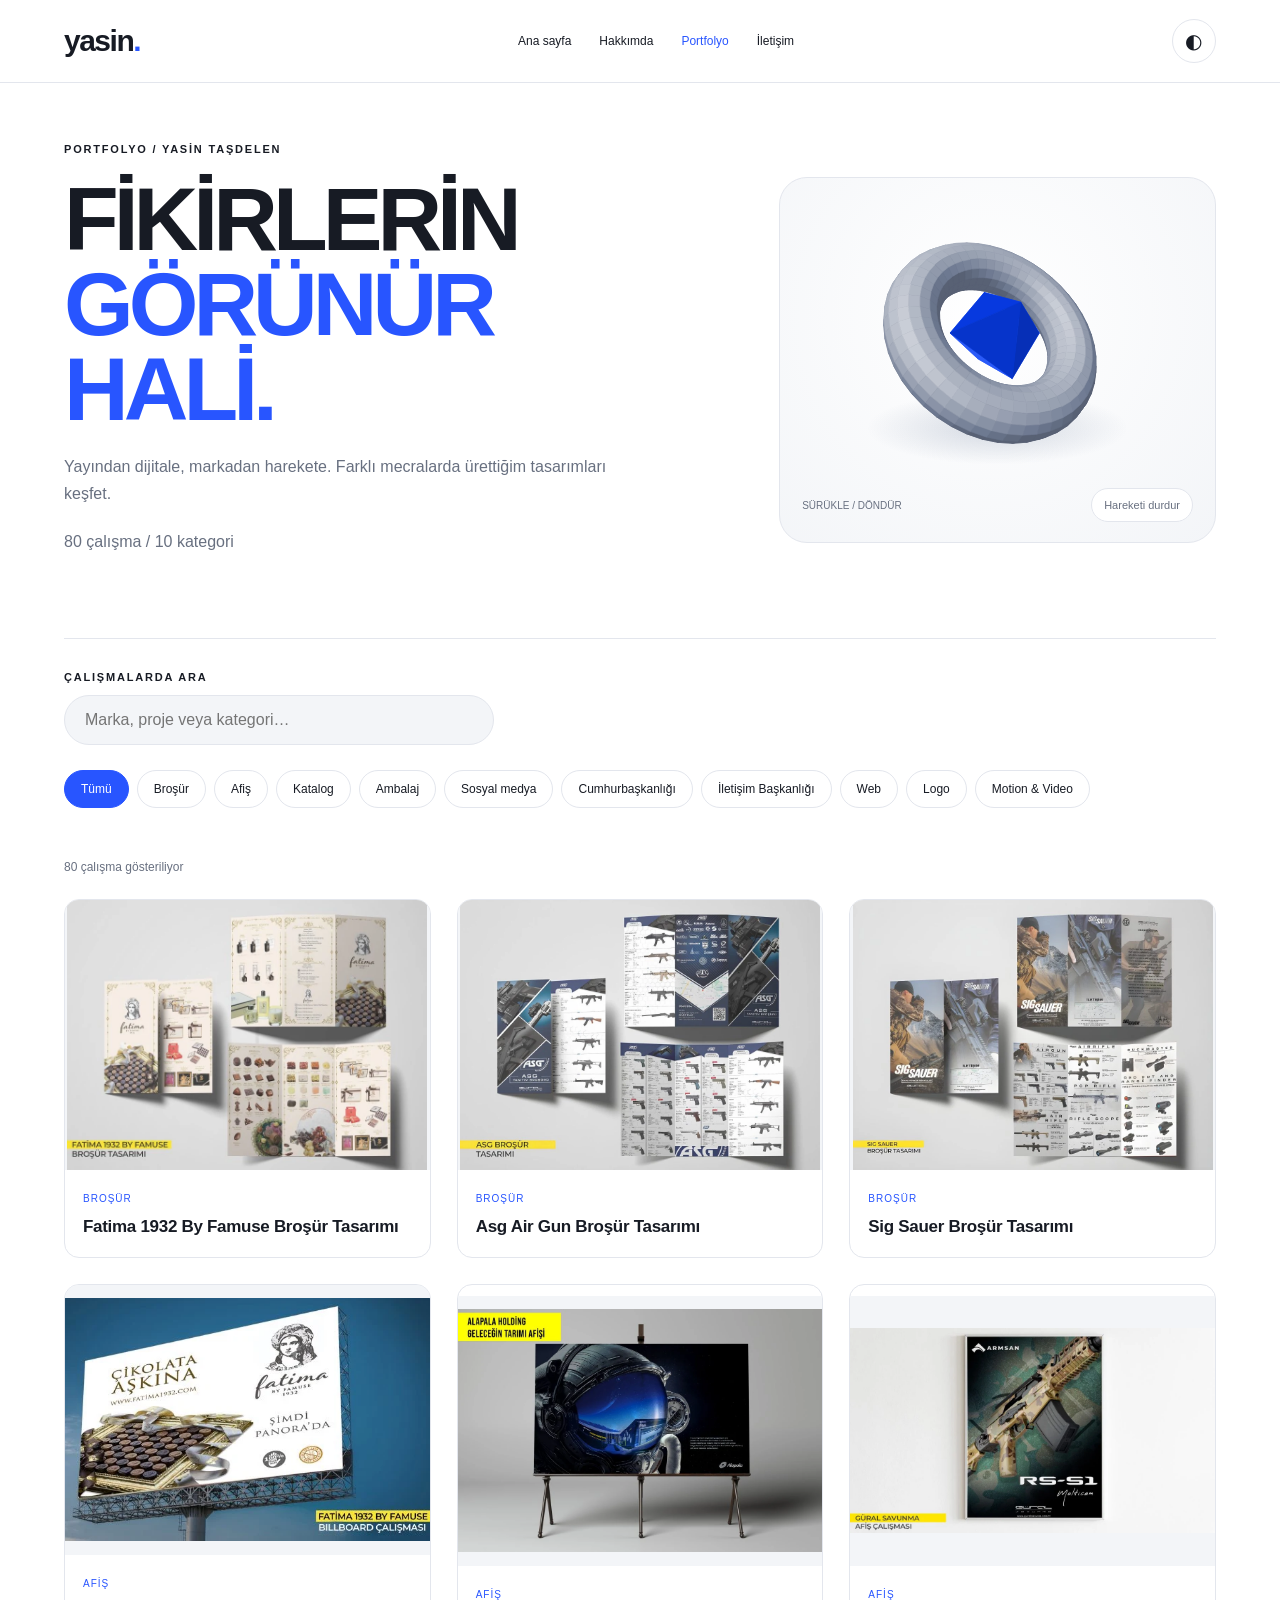
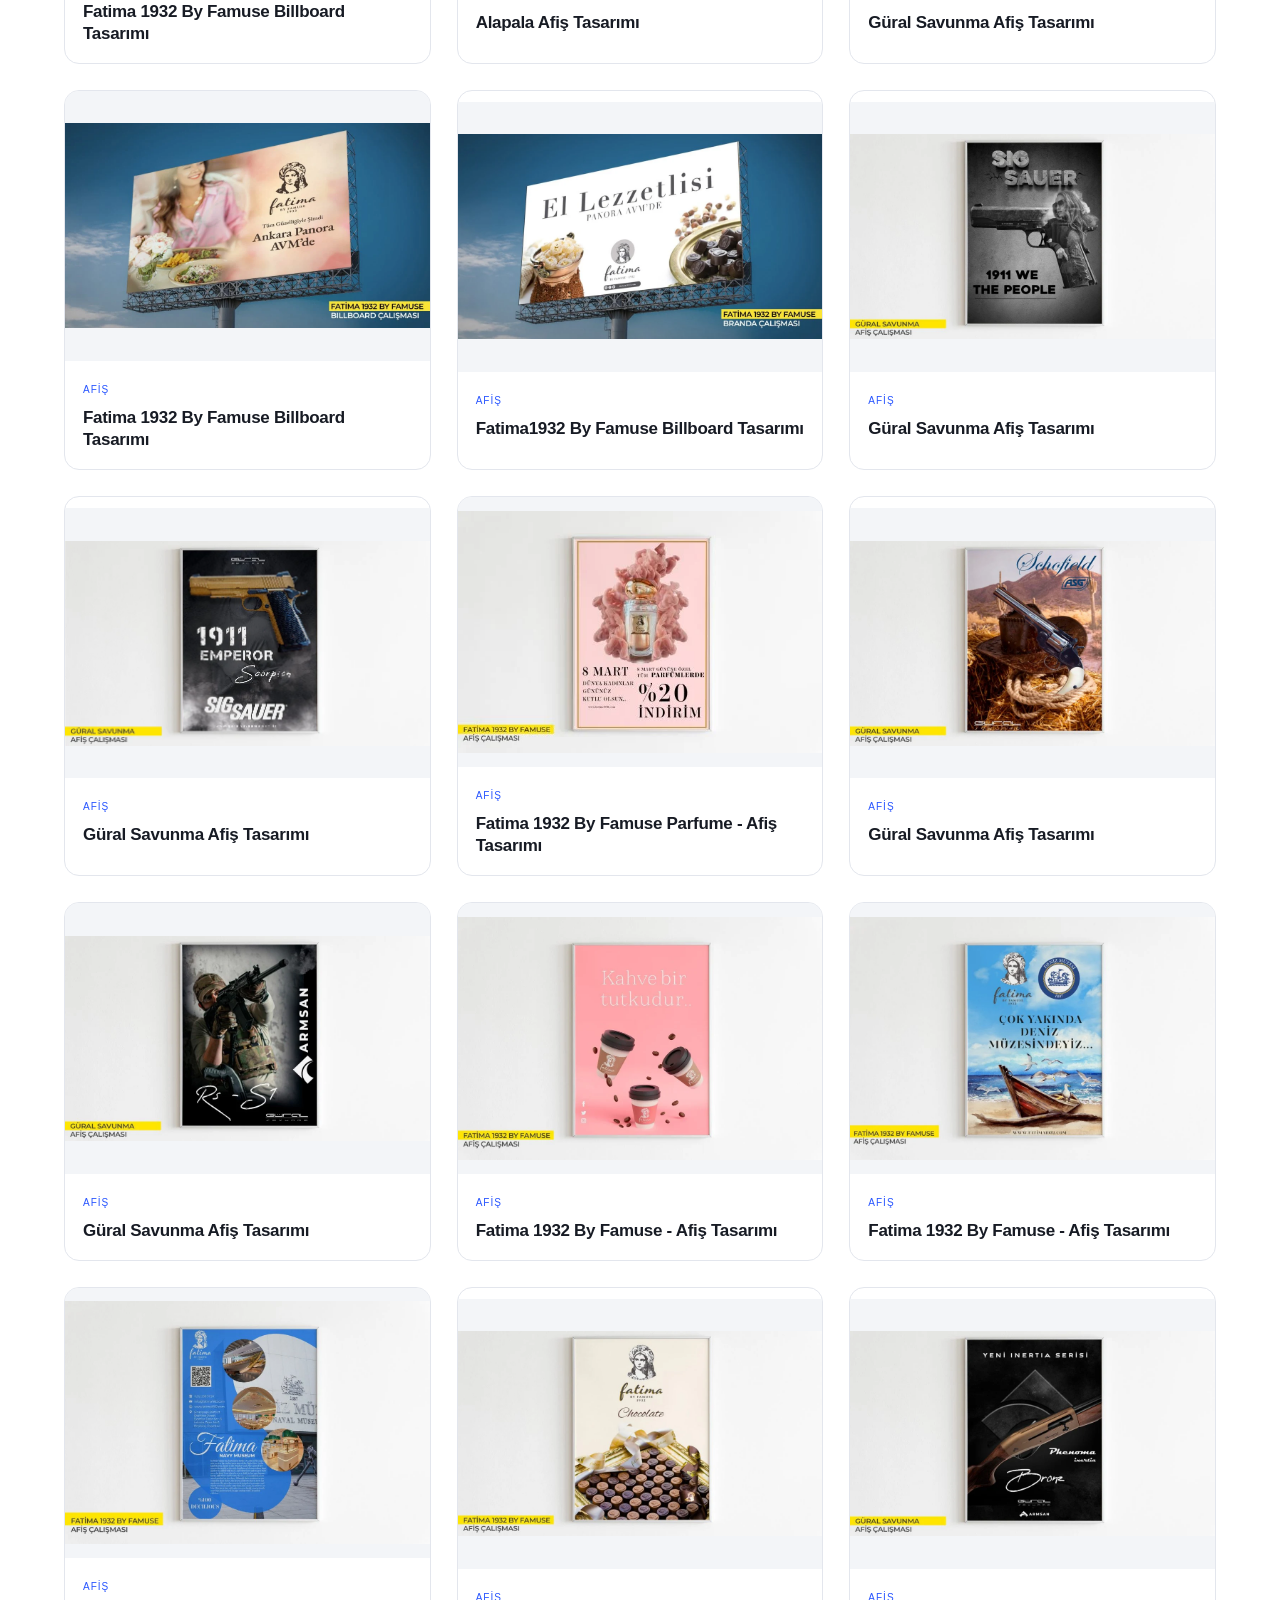
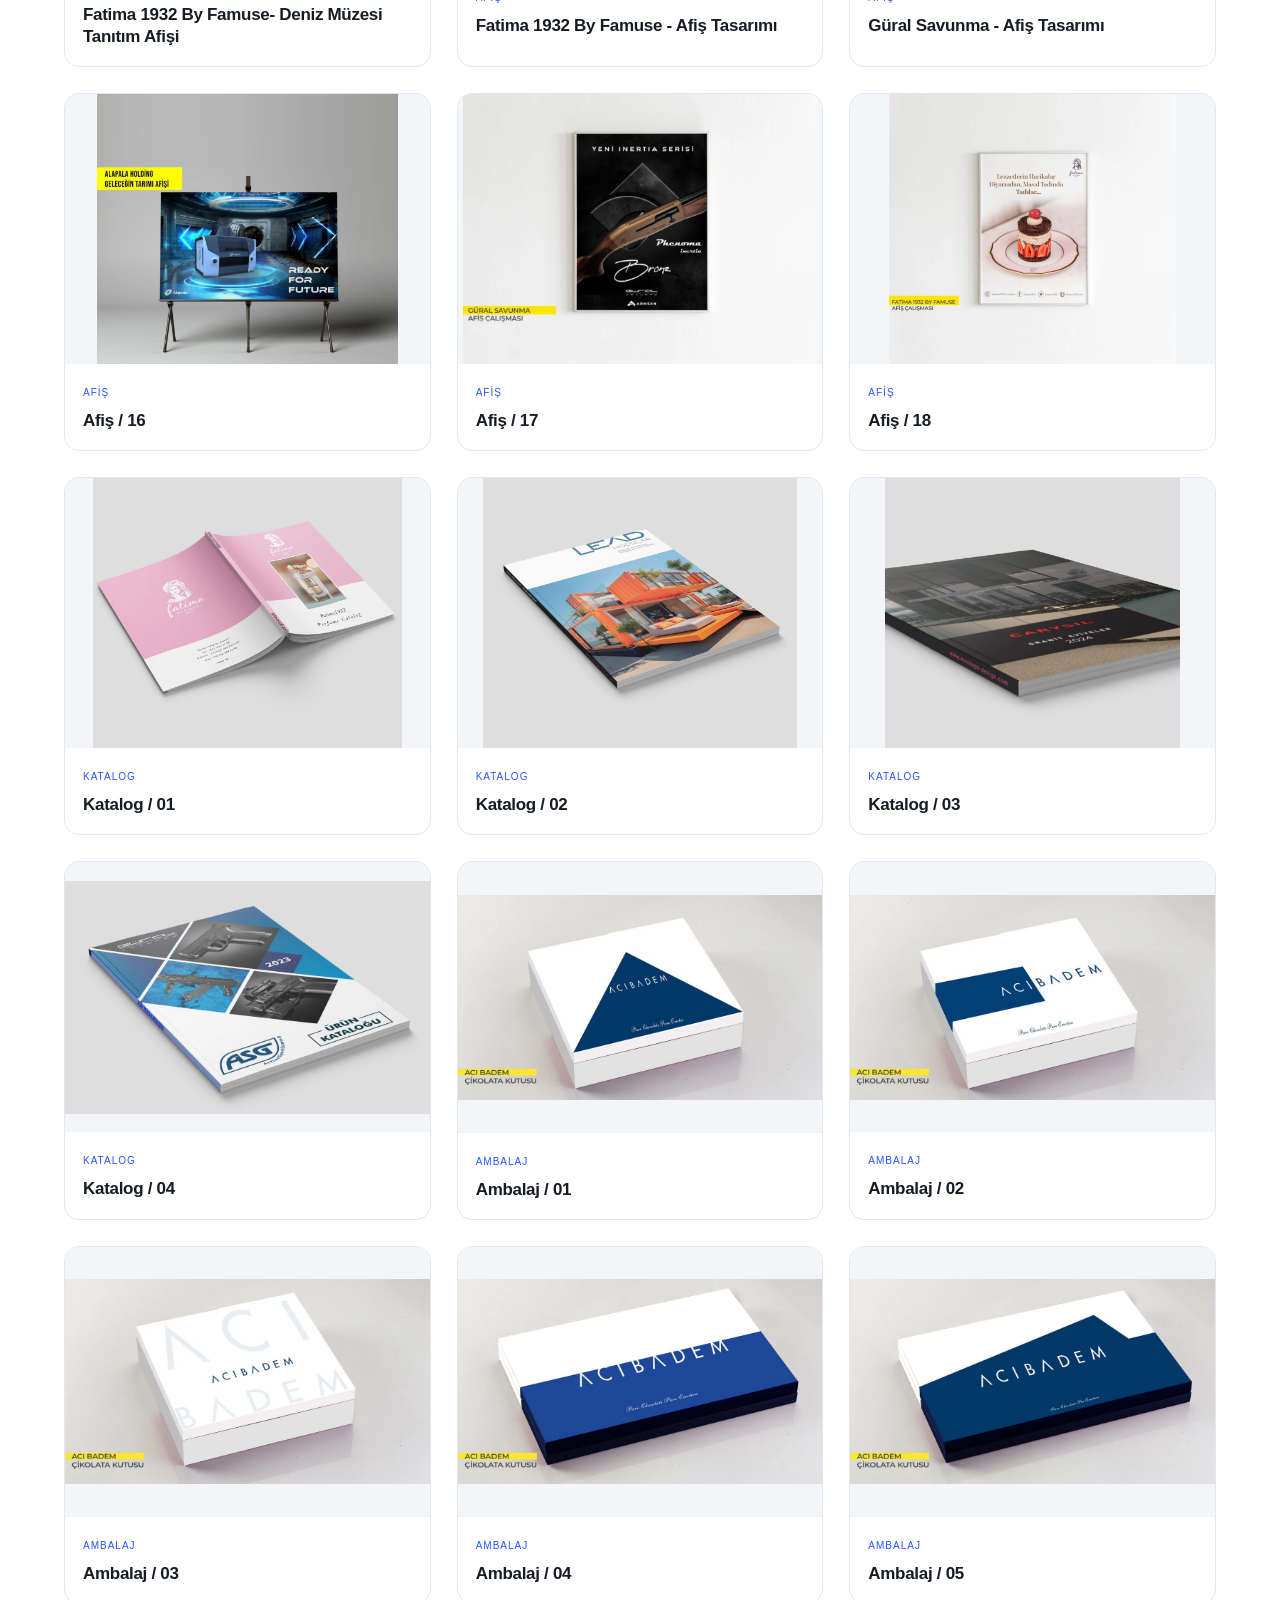
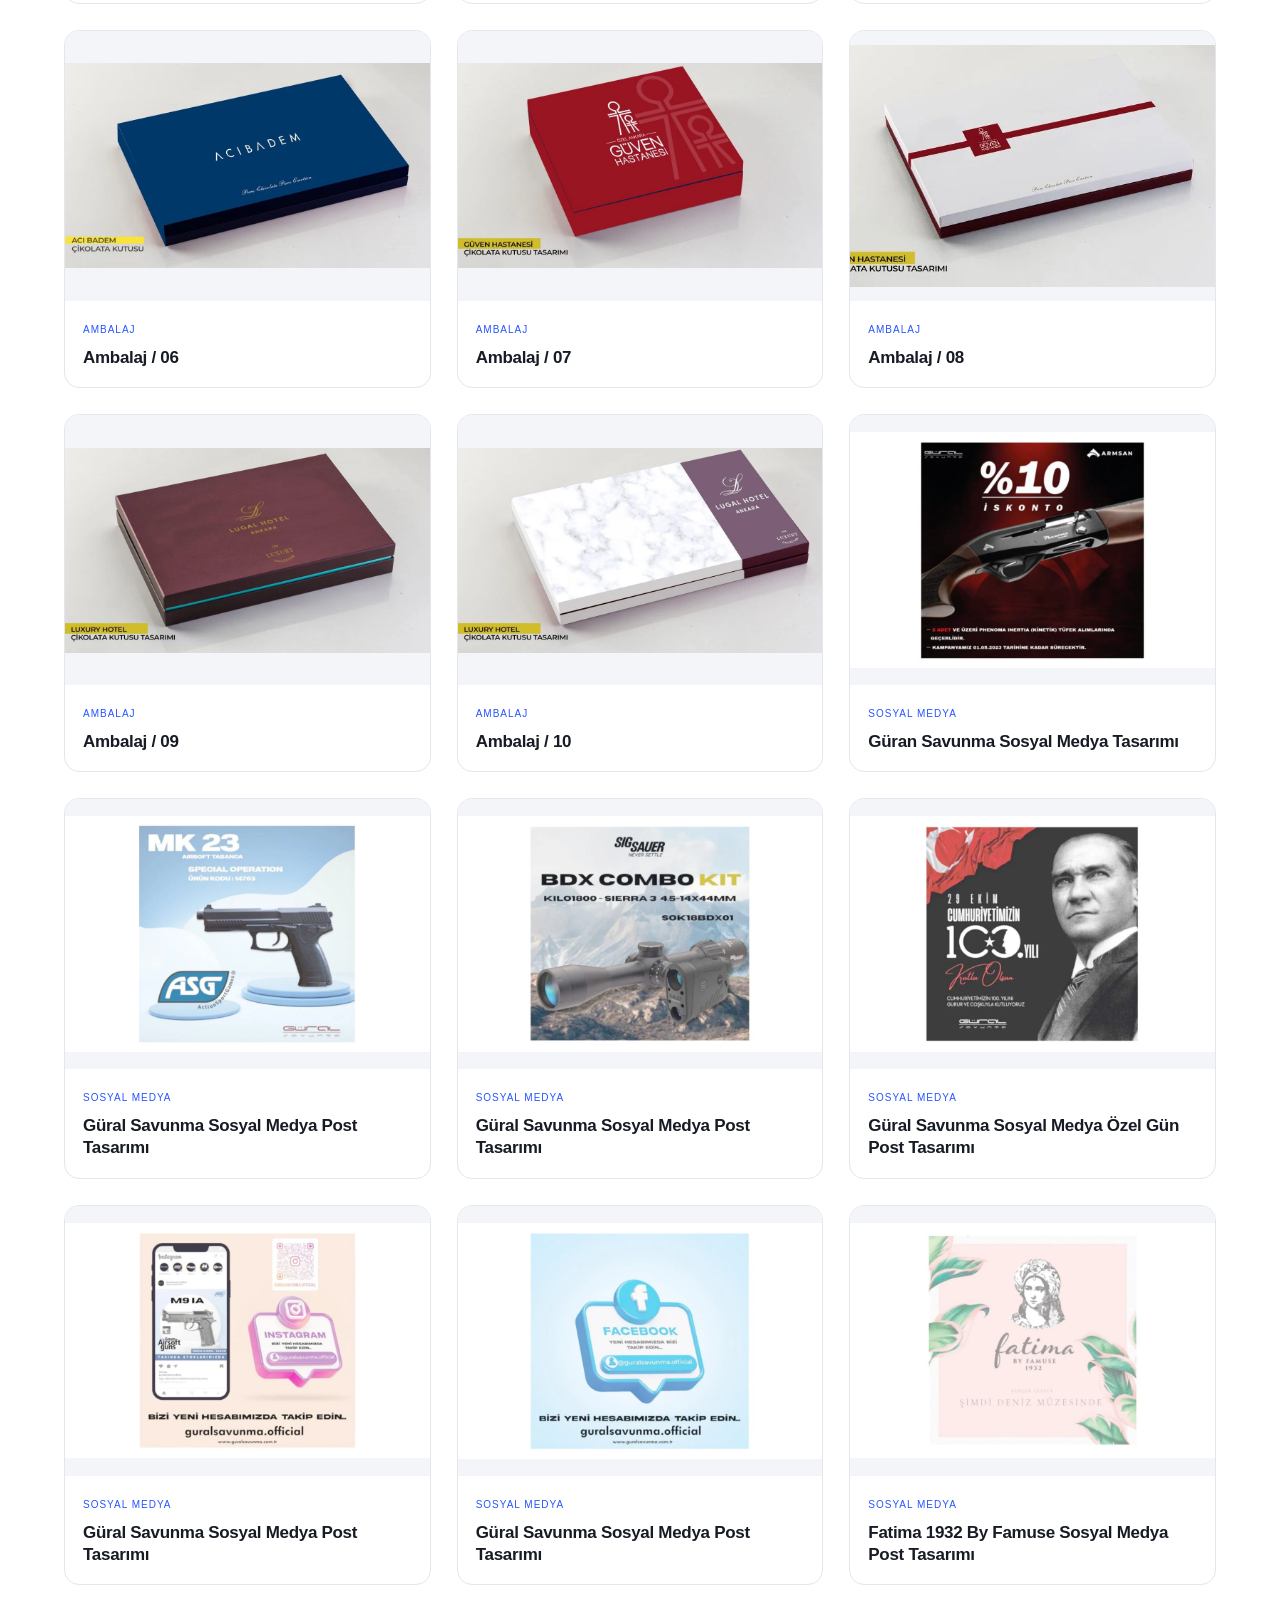
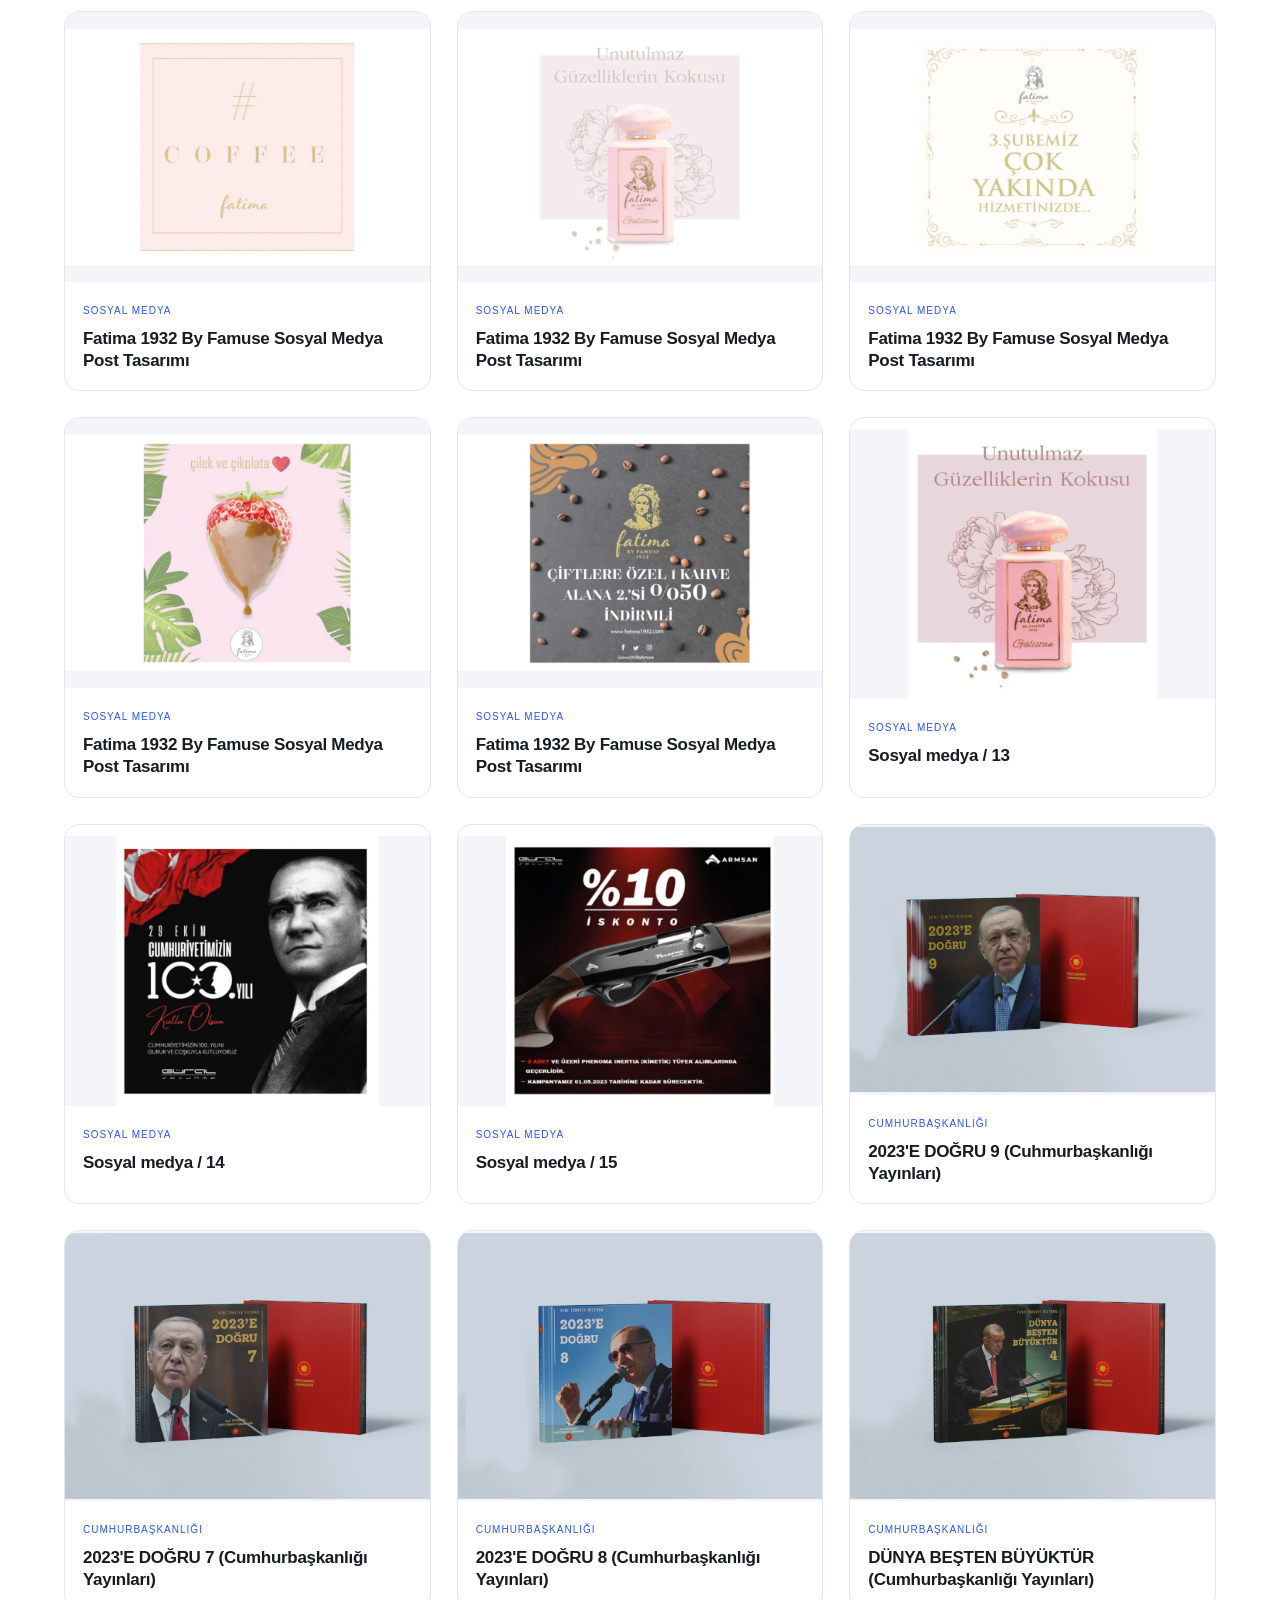
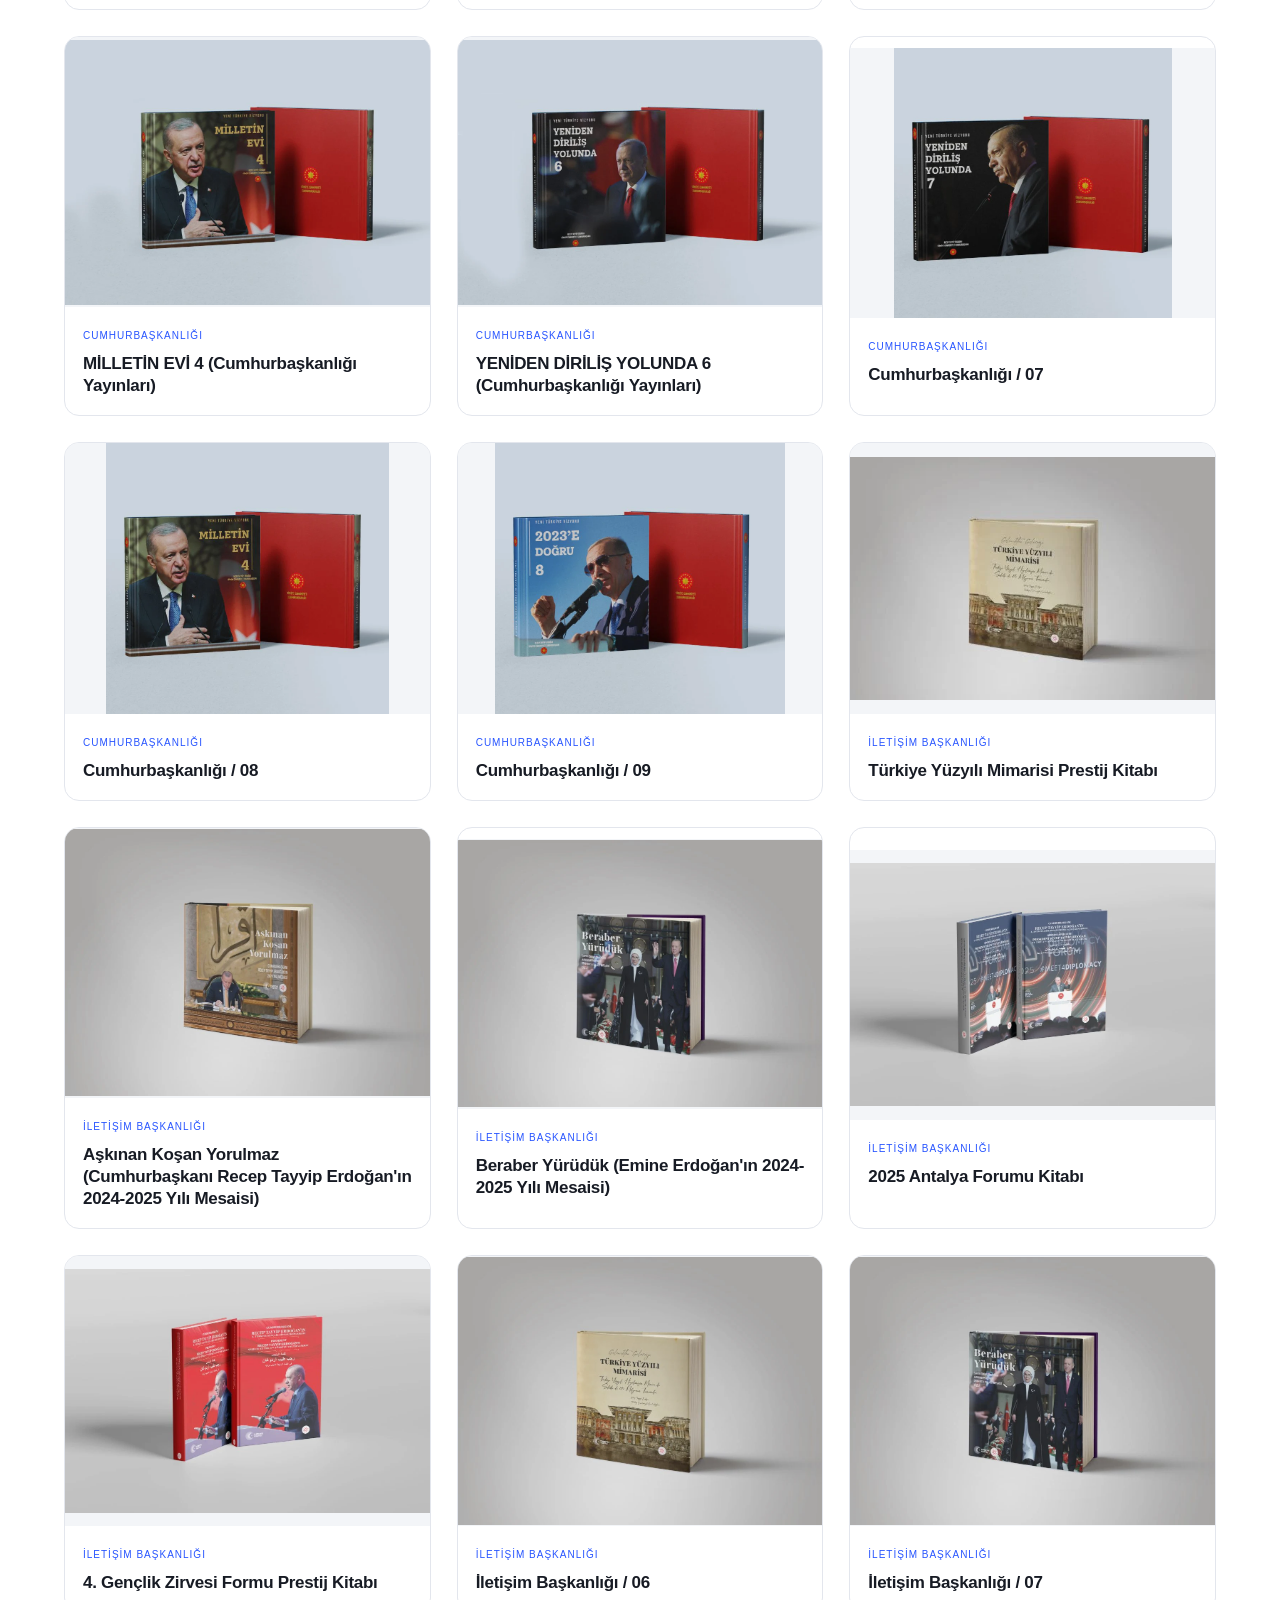
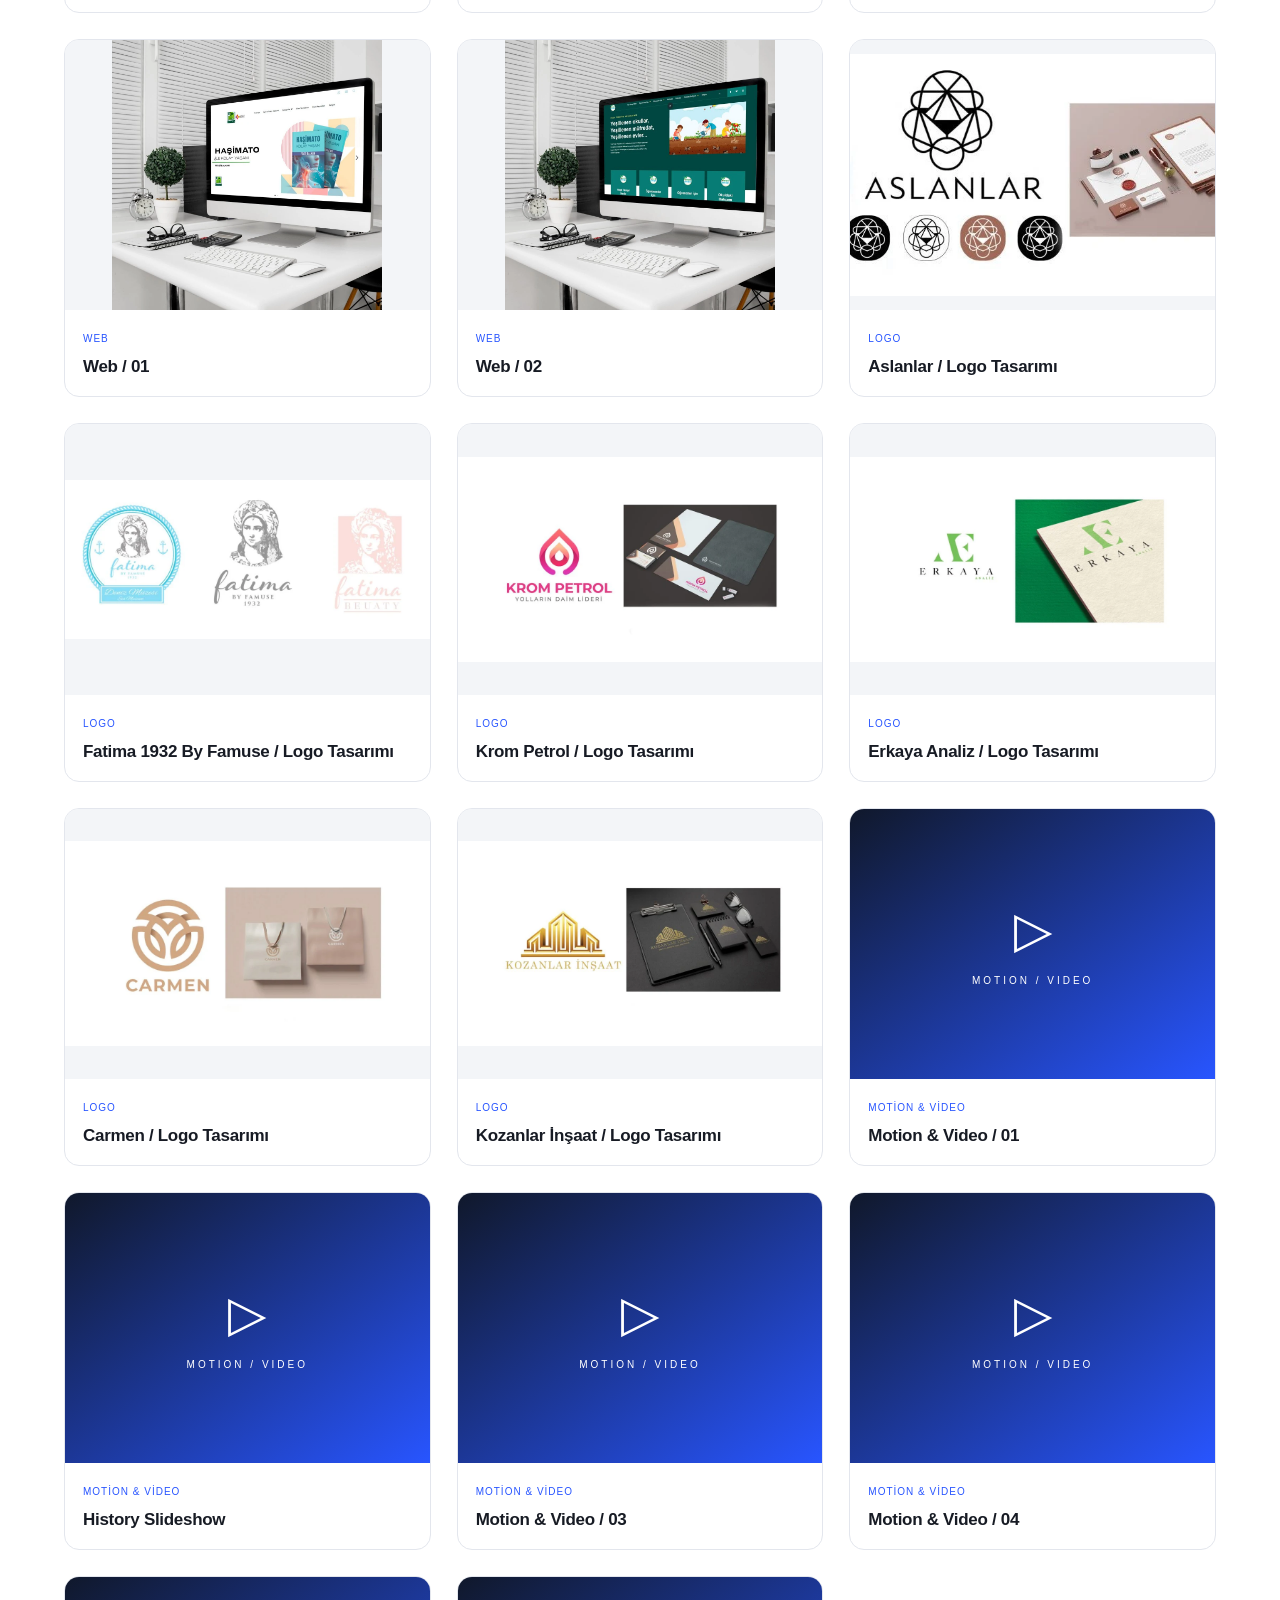
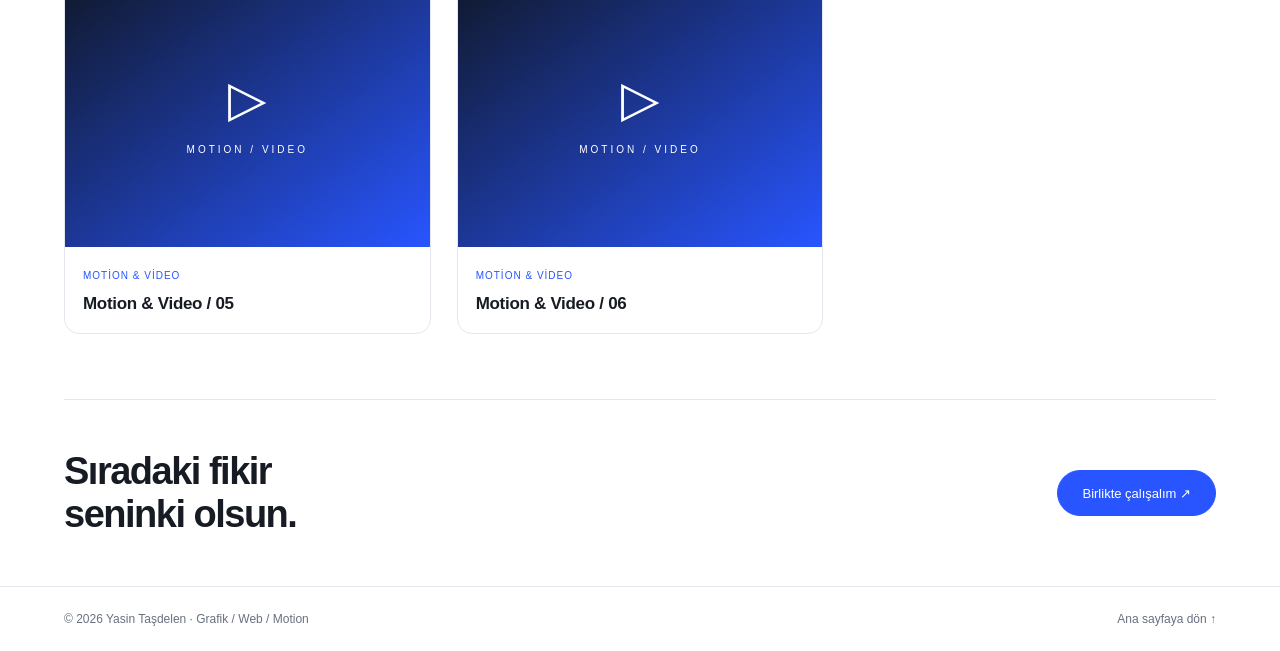
==== commit fc553bcc: "Add files via upload" ====
--- a/portfolio.html
+++ b/portfolio.html
@@ -1 +1,75 @@
-<!doctype html><html lang="tr"><head><meta charset="utf-8"><meta name="viewport" content="width=device-width,initial-scale=1"><title>Portfolyo | Yasin Taşdelen</title><meta name="description" content="Yasin Taşdelen: logo, yayın, afiş, ambalaj, web, sosyal medya ve motion tasarım çalışmaları."><link rel="stylesheet" href="site.css"></head><body><a class="skip" href="#portfolio-main">İçeriğe geç</a><header><div class="nav wrap"><a class="brand" href="index.html">yasin<span>.</span></a><nav id="gallery-nav"><a href="index.html">Ana sayfa</a><a href="index.html#hakkimda">Hakkımda</a><a href="portfolio.html" aria-current="page" class="blue">Portfolyo</a><a href="index.html#iletisim">İletişim</a></nav><div class="nav-actions"><button class="icon-button" id="gallery-theme" aria-label="Koyu temayı aç" aria-pressed="false">◐</button><button class="icon-button menu-toggle" id="gallery-menu" aria-label="Menüyü aç" aria-controls="gallery-nav" aria-expanded="false">☰</button></div></div></header><main id="portfolio-main" class="wrap"><section class="gallery-hero"><div><div class="eyebrow">PORTFOLYO / YASİN TAŞDELEN</div><h1>FİKİRLERİN<br><span class="blue">GÖRÜNÜR HALİ.</span></h1><p>Yayından dijitale, markadan harekete. Farklı mecralarda ürettiğim tasarımları keşfet.</p><p class="gallery-status">80 çalışma / 10 kategori</p></div><div class="sculpture-shell"><canvas data-sculpture tabindex="0" aria-label="Döndürülebilir üç boyutlu metal halka ve mavi çokyüzlü. Sürükleyin veya ok tuşlarını kullanın.">Üç boyutlu geometrik tasarım.</canvas><div class="sculpture-controls"><span>SÜRÜKLE / DÖNDÜR</span><button class="sculpture-toggle" type="button" aria-pressed="false">Hareketi durdur</button></div></div></section><section aria-label="Portfolyo arşivi"><div class="gallery-tools"><label for="gallery-search" class="eyebrow">ÇALIŞMALARDA ARA</label><br><input class="gallery-search" id="gallery-search" type="search" placeholder="Marka, proje veya kategori…"><div class="gallery-filters" role="group" aria-label="Kategoriler"><button data-category-filter="Tümü" aria-pressed="true">Tümü</button><button data-category-filter="Broşür" aria-pressed="false">Broşür</button><button data-category-filter="Afiş" aria-pressed="false">Afiş</button><button data-category-filter="Katalog" aria-pressed="false">Katalog</button><button data-category-filter="Ambalaj" aria-pressed="false">Ambalaj</button><button data-category-filter="Sosyal medya" aria-pressed="false">Sosyal medya</button><button data-category-filter="Cumhurbaşkanlığı" aria-pressed="false">Cumhurbaşkanlığı</button><button data-category-filter="İletişim Başkanlığı" aria-pressed="false">İletişim Başkanlığı</button><button data-category-filter="Web" aria-pressed="false">Web</button><button data-category-filter="Logo" aria-pressed="false">Logo</button><button data-category-filter="Motion &amp; Video" aria-pressed="false">Motion &amp; Video</button></div></div><p id="gallery-status" class="gallery-status" role="status"></p><p id="no-results" hidden>Bu aramayla eşleşen çalışma bulunamadı. Aramayı temizleyebilir veya başka bir kategori seçebilirsin.</p><div class="gallery-grid" id="gallery-grid"><button class="gallery-card" data-item="0" aria-label="Fatima 1932 By Famuse Broşür Tasarımı çalışmasını aç"><img loading="lazy" decoding="async" src="assets/375167f0949825.webp" alt="Fatima 1932 By Famuse Broşür Tasarımı"><div class="g-meta"><span class="g-category">Broşür</span><h2>Fatima 1932 By Famuse Broşür Tasarımı</h2></div></button><button class="gallery-card" data-item="1" aria-label="Asg Air Gun Broşür Tasarımı çalışmasını aç"><img loading="lazy" decoding="async" src="assets/a4f59971be3359.webp" alt="Asg Air Gun Broşür Tasarımı"><div class="g-meta"><span class="g-category">Broşür</span><h2>Asg Air Gun Broşür Tasarımı</h2></div></button><button class="gallery-card" data-item="2" aria-label="Sig Sauer Broşür Tasarımı çalışmasını aç"><img loading="lazy" decoding="async" src="assets/dc84cb82605b19.webp" alt="Sig Sauer Broşür Tasarımı"><div class="g-meta"><span class="g-category">Broşür</span><h2>Sig Sauer Broşür Tasarımı</h2></div></button><button class="gallery-card" data-item="3" aria-label="Fatima 1932 By Famuse Billboard Tasarımı çalışmasını aç"><img loading="lazy" decoding="async" src="assets/b40be531859e59.webp" alt="Fatima 1932 By Famuse Billboard Tasarımı"><div class="g-meta"><span class="g-category">Afiş</span><h2>Fatima 1932 By Famuse Billboard Tasarımı</h2></div></button><button class="gallery-card" data-item="4" aria-label="Alapala Afiş Tasarımı çalışmasını aç"><img loading="lazy" decoding="async" src="assets/45fe46b0ea47e3.webp" alt="Alapala Afiş Tasarımı"><div class="g-meta"><span class="g-category">Afiş</span><h2>Alapala Afiş Tasarımı</h2></div></button><button class="gallery-card" data-item="5" aria-label="Güral Savunma Afiş Tasarımı çalışmasını aç"><img loading="lazy" decoding="async" src="assets/e9ff8d8394c7cc.webp" alt="Güral Savunma Afiş Tasarımı"><div class="g-meta"><span class="g-category">Afiş</span><h2>Güral Savunma Afiş Tasarımı</h2></div></button><button class="gallery-card" data-item="6" aria-label="Fatima 1932 By Famuse Billboard Tasarımı çalışmasını aç"><img loading="lazy" decoding="async" src="assets/2ae7c25e33a21d.webp" alt="Fatima 1932 By Famuse Billboard Tasarımı"><div class="g-meta"><span class="g-category">Afiş</span><h2>Fatima 1932 By Famuse Billboard Tasarımı</h2></div></button><button class="gallery-card" data-item="7" aria-label="Fatima1932 By Famuse Billboard Tasarımı çalışmasını aç"><img loading="lazy" decoding="async" src="assets/e246f36881eeb1.webp" alt="Fatima1932 By Famuse Billboard Tasarımı"><div class="g-meta"><span class="g-category">Afiş</span><h2>Fatima1932 By Famuse Billboard Tasarımı</h2></div></button><button class="gallery-card" data-item="8" aria-label="Güral Savunma Afiş Tasarımı çalışmasını aç"><img loading="lazy" decoding="async" src="assets/f275fef4a7e5c1.webp" alt="Güral Savunma Afiş Tasarımı"><div class="g-meta"><span class="g-category">Afiş</span><h2>Güral Savunma Afiş Tasarımı</h2></div></button><button class="gallery-card" data-item="9" aria-label="Güral Savunma Afiş Tasarımı çalışmasını aç"><img loading="lazy" decoding="async" src="assets/7a5f18f4c2a906.webp" alt="Güral Savunma Afiş Tasarımı"><div class="g-meta"><span class="g-category">Afiş</span><h2>Güral Savunma Afiş Tasarımı</h2></div></button><button class="gallery-card" data-item="10" aria-label="Fatima 1932 By Famuse Parfume - Afiş Tasarımı çalışmasını aç"><img loading="lazy" decoding="async" src="assets/6e0341c26d3463.webp" alt="Fatima 1932 By Famuse Parfume - Afiş Tasarımı"><div class="g-meta"><span class="g-category">Afiş</span><h2>Fatima 1932 By Famuse Parfume - Afiş Tasarımı</h2></div></button><button class="gallery-card" data-item="11" aria-label="Güral Savunma Afiş Tasarımı çalışmasını aç"><img loading="lazy" decoding="async" src="assets/7d6c1d2b5a7eea.webp" alt="Güral Savunma Afiş Tasarımı"><div class="g-meta"><span class="g-category">Afiş</span><h2>Güral Savunma Afiş Tasarımı</h2></div></button><button class="gallery-card" data-item="12" aria-label="Güral Savunma Afiş Tasarımı çalışmasını aç"><img loading="lazy" decoding="async" src="assets/78a58d30a60b43.webp" alt="Güral Savunma Afiş Tasarımı"><div class="g-meta"><span class="g-category">Afiş</span><h2>Güral Savunma Afiş Tasarımı</h2></div></button><button class="gallery-card" data-item="13" aria-label="Fatima 1932 By Famuse - Afiş Tasarımı çalışmasını aç"><img loading="lazy" decoding="async" src="assets/bcb0bdc3d4d375.webp" alt="Fatima 1932 By Famuse - Afiş Tasarımı"><div class="g-meta"><span class="g-category">Afiş</span><h2>Fatima 1932 By Famuse - Afiş Tasarımı</h2></div></button><button class="gallery-card" data-item="14" aria-label="Fatima 1932 By Famuse - Afiş Tasarımı çalışmasını aç"><img loading="lazy" decoding="async" src="assets/82ee9d75456e73.webp" alt="Fatima 1932 By Famuse - Afiş Tasarımı"><div class="g-meta"><span class="g-category">Afiş</span><h2>Fatima 1932 By Famuse - Afiş Tasarımı</h2></div></button><button class="gallery-card" data-item="15" aria-label="Fatima 1932 By Famuse- Deniz Müzesi Tanıtım Afişi çalışmasını aç"><img loading="lazy" decoding="async" src="assets/6a81ab303c2149.webp" alt="Fatima 1932 By Famuse- Deniz Müzesi Tanıtım Afişi"><div class="g-meta"><span class="g-category">Afiş</span><h2>Fatima 1932 By Famuse- Deniz Müzesi Tanıtım Afişi</h2></div></button><button class="gallery-card" data-item="16" aria-label="Fatima 1932 By Famuse - Afiş Tasarımı çalışmasını aç"><img loading="lazy" decoding="async" src="assets/75afe314978ee2.webp" alt="Fatima 1932 By Famuse - Afiş Tasarımı"><div class="g-meta"><span class="g-category">Afiş</span><h2>Fatima 1932 By Famuse - Afiş Tasarımı</h2></div></button><button class="gallery-card" data-item="17" aria-label="Güral Savunma - Afiş Tasarımı çalışmasını aç"><img loading="lazy" decoding="async" src="assets/252199f581ca42.webp" alt="Güral Savunma - Afiş Tasarımı"><div class="g-meta"><span class="g-category">Afiş</span><h2>Güral Savunma - Afiş Tasarımı</h2></div></button><button class="gallery-card" data-item="18" aria-label="Afiş / 16 çalışmasını aç"><img loading="lazy" decoding="async" src="assets/0075c813281568.webp" alt="Afiş / 16"><div class="g-meta"><span class="g-category">Afiş</span><h2>Afiş / 16</h2></div></button><button class="gallery-card" data-item="19" aria-label="Afiş / 17 çalışmasını aç"><img loading="lazy" decoding="async" src="assets/286cc20b2b3e52.webp" alt="Afiş / 17"><div class="g-meta"><span class="g-category">Afiş</span><h2>Afiş / 17</h2></div></button><button class="gallery-card" data-item="20" aria-label="Afiş / 18 çalışmasını aç"><img loading="lazy" decoding="async" src="assets/c1766a160103f7.webp" alt="Afiş / 18"><div class="g-meta"><span class="g-category">Afiş</span><h2>Afiş / 18</h2></div></button><button class="gallery-card" data-item="21" aria-label="Katalog / 01 çalışmasını aç"><img loading="lazy" decoding="async" src="assets/e1b8669a7d7206.webp" alt="Katalog / 01"><div class="g-meta"><span class="g-category">Katalog</span><h2>Katalog / 01</h2></div></button><button class="gallery-card" data-item="22" aria-label="Katalog / 02 çalışmasını aç"><img loading="lazy" decoding="async" src="assets/b7ba86bf85a3c2.webp" alt="Katalog / 02"><div class="g-meta"><span class="g-category">Katalog</span><h2>Katalog / 02</h2></div></button><button class="gallery-card" data-item="23" aria-label="Katalog / 03 çalışmasını aç"><img loading="lazy" decoding="async" src="assets/4f953f74f71283.webp" alt="Katalog / 03"><div class="g-meta"><span class="g-category">Katalog</span><h2>Katalog / 03</h2></div></button><button class="gallery-card" data-item="24" aria-label="Katalog / 04 çalışmasını aç"><img loading="lazy" decoding="async" src="assets/2f82deeacbd029.webp" alt="Katalog / 04"><div class="g-meta"><span class="g-category">Katalog</span><h2>Katalog / 04</h2></div></button><button class="gallery-card" data-item="25" aria-label="Ambalaj / 01 çalışmasını aç"><img loading="lazy" decoding="async" src="assets/402ee8bfb907f2.webp" alt="Ambalaj / 01"><div class="g-meta"><span class="g-category">Ambalaj</span><h2>Ambalaj / 01</h2></div></button><button class="gallery-card" data-item="26" aria-label="Ambalaj / 02 çalışmasını aç"><img loading="lazy" decoding="async" src="assets/9903bda09b7812.webp" alt="Ambalaj / 02"><div class="g-meta"><span class="g-category">Ambalaj</span><h2>Ambalaj / 02</h2></div></button><button class="gallery-card" data-item="27" aria-label="Ambalaj / 03 çalışmasını aç"><img loading="lazy" decoding="async" src="assets/56a02b7da0a153.webp" alt="Ambalaj / 03"><div class="g-meta"><span class="g-category">Ambalaj</span><h2>Ambalaj / 03</h2></div></button><button class="gallery-card" data-item="28" aria-label="Ambalaj / 04 çalışmasını aç"><img loading="lazy" decoding="async" src="assets/d0695223bf492f.webp" alt="Ambalaj / 04"><div class="g-meta"><span class="g-category">Ambalaj</span><h2>Ambalaj / 04</h2></div></button><button class="gallery-card" data-item="29" aria-label="Ambalaj / 05 çalışmasını aç"><img loading="lazy" decoding="async" src="assets/c87f2f5ead34a2.webp" alt="Ambalaj / 05"><div class="g-meta"><span class="g-category">Ambalaj</span><h2>Ambalaj / 05</h2></div></button><button class="gallery-card" data-item="30" aria-label="Ambalaj / 06 çalışmasını aç"><img loading="lazy" decoding="async" src="assets/c651d41fb0715e.webp" alt="Ambalaj / 06"><div class="g-meta"><span class="g-category">Ambalaj</span><h2>Ambalaj / 06</h2></div></button><button class="gallery-card" data-item="31" aria-label="Ambalaj / 07 çalışmasını aç"><img loading="lazy" decoding="async" src="assets/02e7620fb2eee1.webp" alt="Ambalaj / 07"><div class="g-meta"><span class="g-category">Ambalaj</span><h2>Ambalaj / 07</h2></div></button><button class="gallery-card" data-item="32" aria-label="Ambalaj / 08 çalışmasını aç"><img loading="lazy" decoding="async" src="assets/f6601e95c223fb.webp" alt="Ambalaj / 08"><div class="g-meta"><span class="g-category">Ambalaj</span><h2>Ambalaj / 08</h2></div></button><button class="gallery-card" data-item="33" aria-label="Ambalaj / 09 çalışmasını aç"><img loading="lazy" decoding="async" src="assets/2f7c9482ce543e.webp" alt="Ambalaj / 09"><div class="g-meta"><span class="g-category">Ambalaj</span><h2>Ambalaj / 09</h2></div></button><button class="gallery-card" data-item="34" aria-label="Ambalaj / 10 çalışmasını aç"><img loading="lazy" decoding="async" src="assets/a3378e5b359379.webp" alt="Ambalaj / 10"><div class="g-meta"><span class="g-category">Ambalaj</span><h2>Ambalaj / 10</h2></div></button><button class="gallery-card" data-item="35" aria-label="Güran Savunma Sosyal Medya Tasarımı çalışmasını aç"><img loading="lazy" decoding="async" src="assets/05723158f715be.webp" alt="Güran Savunma Sosyal Medya Tasarımı"><div class="g-meta"><span class="g-category">Sosyal medya</span><h2>Güran Savunma Sosyal Medya Tasarımı</h2></div></button><button class="gallery-card" data-item="36" aria-label="Güral Savunma Sosyal Medya Post Tasarımı çalışmasını aç"><img loading="lazy" decoding="async" src="assets/cfd382ed77cc8d.webp" alt="Güral Savunma Sosyal Medya Post Tasarımı"><div class="g-meta"><span class="g-category">Sosyal medya</span><h2>Güral Savunma Sosyal Medya Post Tasarımı</h2></div></button><button class="gallery-card" data-item="37" aria-label="Güral Savunma Sosyal Medya Post Tasarımı çalışmasını aç"><img loading="lazy" decoding="async" src="assets/6710dd659a7838.webp" alt="Güral Savunma Sosyal Medya Post Tasarımı"><div class="g-meta"><span class="g-category">Sosyal medya</span><h2>Güral Savunma Sosyal Medya Post Tasarımı</h2></div></button><button class="gallery-card" data-item="38" aria-label="Güral Savunma Sosyal Medya Özel Gün Post Tasarımı çalışmasını aç"><img loading="lazy" decoding="async" src="assets/428dd09ade4b40.webp" alt="Güral Savunma Sosyal Medya Özel Gün Post Tasarımı"><div class="g-meta"><span class="g-category">Sosyal medya</span><h2>Güral Savunma Sosyal Medya Özel Gün Post Tasarımı</h2></div></button><button class="gallery-card" data-item="39" aria-label="Güral Savunma Sosyal Medya Post Tasarımı çalışmasını aç"><img loading="lazy" decoding="async" src="assets/2113bc840a9cec.webp" alt="Güral Savunma Sosyal Medya Post Tasarımı"><div class="g-meta"><span class="g-category">Sosyal medya</span><h2>Güral Savunma Sosyal Medya Post Tasarımı</h2></div></button><button class="gallery-card" data-item="40" aria-label="Güral Savunma Sosyal Medya Post Tasarımı çalışmasını aç"><img loading="lazy" decoding="async" src="assets/6b6fd04884e05f.webp" alt="Güral Savunma Sosyal Medya Post Tasarımı"><div class="g-meta"><span class="g-category">Sosyal medya</span><h2>Güral Savunma Sosyal Medya Post Tasarımı</h2></div></button><button class="gallery-card" data-item="41" aria-label="Fatima 1932 By Famuse Sosyal Medya Post Tasarımı çalışmasını aç"><img loading="lazy" decoding="async" src="assets/d68cfd88112be2.webp" alt="Fatima 1932 By Famuse Sosyal Medya Post Tasarımı"><div class="g-meta"><span class="g-category">Sosyal medya</span><h2>Fatima 1932 By Famuse Sosyal Medya Post Tasarımı</h2></div></button><button class="gallery-card" data-item="42" aria-label="Fatima 1932 By Famuse Sosyal Medya Post Tasarımı çalışmasını aç"><img loading="lazy" decoding="async" src="assets/ca2713f4991ae1.webp" alt="Fatima 1932 By Famuse Sosyal Medya Post Tasarımı"><div class="g-meta"><span class="g-category">Sosyal medya</span><h2>Fatima 1932 By Famuse Sosyal Medya Post Tasarımı</h2></div></button><button class="gallery-card" data-item="43" aria-label="Fatima 1932 By Famuse Sosyal Medya Post Tasarımı çalışmasını aç"><img loading="lazy" decoding="async" src="assets/badaf69aeea909.webp" alt="Fatima 1932 By Famuse Sosyal Medya Post Tasarımı"><div class="g-meta"><span class="g-category">Sosyal medya</span><h2>Fatima 1932 By Famuse Sosyal Medya Post Tasarımı</h2></div></button><button class="gallery-card" data-item="44" aria-label="Fatima 1932 By Famuse Sosyal Medya Post Tasarımı çalışmasını aç"><img loading="lazy" decoding="async" src="assets/ecc4e71567cb77.webp" alt="Fatima 1932 By Famuse Sosyal Medya Post Tasarımı"><div class="g-meta"><span class="g-category">Sosyal medya</span><h2>Fatima 1932 By Famuse Sosyal Medya Post Tasarımı</h2></div></button><button class="gallery-card" data-item="45" aria-label="Fatima 1932 By Famuse Sosyal Medya Post Tasarımı çalışmasını aç"><img loading="lazy" decoding="async" src="assets/6a010dabd6510b.webp" alt="Fatima 1932 By Famuse Sosyal Medya Post Tasarımı"><div class="g-meta"><span class="g-category">Sosyal medya</span><h2>Fatima 1932 By Famuse Sosyal Medya Post Tasarımı</h2></div></button><button class="gallery-card" data-item="46" aria-label="Fatima 1932 By Famuse Sosyal Medya Post Tasarımı çalışmasını aç"><img loading="lazy" decoding="async" src="assets/e90fec336456dc.webp" alt="Fatima 1932 By Famuse Sosyal Medya Post Tasarımı"><div class="g-meta"><span class="g-category">Sosyal medya</span><h2>Fatima 1932 By Famuse Sosyal Medya Post Tasarımı</h2></div></button><button class="gallery-card" data-item="47" aria-label="Sosyal medya / 13 çalışmasını aç"><img loading="lazy" decoding="async" src="assets/8902551928874e.webp" alt="Sosyal medya / 13"><div class="g-meta"><span class="g-category">Sosyal medya</span><h2>Sosyal medya / 13</h2></div></button><button class="gallery-card" data-item="48" aria-label="Sosyal medya / 14 çalışmasını aç"><img loading="lazy" decoding="async" src="assets/5b87e52c3947d4.webp" alt="Sosyal medya / 14"><div class="g-meta"><span class="g-category">Sosyal medya</span><h2>Sosyal medya / 14</h2></div></button><button class="gallery-card" data-item="49" aria-label="Sosyal medya / 15 çalışmasını aç"><img loading="lazy" decoding="async" src="assets/7ae070f1cd1643.webp" alt="Sosyal medya / 15"><div class="g-meta"><span class="g-category">Sosyal medya</span><h2>Sosyal medya / 15</h2></div></button><button class="gallery-card" data-item="50" aria-label="2023&#x27;E DOĞRU 9 (Cuhmurbaşkanlığı Yayınları) çalışmasını aç"><img loading="lazy" decoding="async" src="assets/b057c51a1eb4a3.webp" alt="2023&#x27;E DOĞRU 9 (Cuhmurbaşkanlığı Yayınları)"><div class="g-meta"><span class="g-category">Cumhurbaşkanlığı</span><h2>2023&#x27;E DOĞRU 9 (Cuhmurbaşkanlığı Yayınları)</h2></div></button><button class="gallery-card" data-item="51" aria-label="2023&#x27;E DOĞRU 7 (Cumhurbaşkanlığı Yayınları) çalışmasını aç"><img loading="lazy" decoding="async" src="assets/45e281a7b25de2.webp" alt="2023&#x27;E DOĞRU 7 (Cumhurbaşkanlığı Yayınları)"><div class="g-meta"><span class="g-category">Cumhurbaşkanlığı</span><h2>2023&#x27;E DOĞRU 7 (Cumhurbaşkanlığı Yayınları)</h2></div></button><button class="gallery-card" data-item="52" aria-label="2023&#x27;E DOĞRU 8 (Cumhurbaşkanlığı Yayınları) çalışmasını aç"><img loading="lazy" decoding="async" src="assets/3d1440451fb4c1.webp" alt="2023&#x27;E DOĞRU 8 (Cumhurbaşkanlığı Yayınları)"><div class="g-meta"><span class="g-category">Cumhurbaşkanlığı</span><h2>2023&#x27;E DOĞRU 8 (Cumhurbaşkanlığı Yayınları)</h2></div></button><button class="gallery-card" data-item="53" aria-label="DÜNYA BEŞTEN BÜYÜKTÜR (Cumhurbaşkanlığı Yayınları) çalışmasını aç"><img loading="lazy" decoding="async" src="assets/9d61a475114833.webp" alt="DÜNYA BEŞTEN BÜYÜKTÜR (Cumhurbaşkanlığı Yayınları)"><div class="g-meta"><span class="g-category">Cumhurbaşkanlığı</span><h2>DÜNYA BEŞTEN BÜYÜKTÜR (Cumhurbaşkanlığı Yayınları)</h2></div></button><button class="gallery-card" data-item="54" aria-label="MİLLETİN EVİ 4 (Cumhurbaşkanlığı Yayınları) çalışmasını aç"><img loading="lazy" decoding="async" src="assets/18f18c0564c7ea.webp" alt="MİLLETİN EVİ 4 (Cumhurbaşkanlığı Yayınları)"><div class="g-meta"><span class="g-category">Cumhurbaşkanlığı</span><h2>MİLLETİN EVİ 4 (Cumhurbaşkanlığı Yayınları)</h2></div></button><button class="gallery-card" data-item="55" aria-label="YENİDEN DİRİLİŞ YOLUNDA 6 (Cumhurbaşkanlığı Yayınları) çalışmasını aç"><img loading="lazy" decoding="async" src="assets/bd26fb12a51111.webp" alt="YENİDEN DİRİLİŞ YOLUNDA 6 (Cumhurbaşkanlığı Yayınları)"><div class="g-meta"><span class="g-category">Cumhurbaşkanlığı</span><h2>YENİDEN DİRİLİŞ YOLUNDA 6 (Cumhurbaşkanlığı Yayınları)</h2></div></button><button class="gallery-card" data-item="56" aria-label="Cumhurbaşkanlığı / 07 çalışmasını aç"><img loading="lazy" decoding="async" src="assets/f35db5141eb9aa.webp" alt="Cumhurbaşkanlığı / 07"><div class="g-meta"><span class="g-category">Cumhurbaşkanlığı</span><h2>Cumhurbaşkanlığı / 07</h2></div></button><button class="gallery-card" data-item="57" aria-label="Cumhurbaşkanlığı / 08 çalışmasını aç"><img loading="lazy" decoding="async" src="assets/5bde77f359620e.webp" alt="Cumhurbaşkanlığı / 08"><div class="g-meta"><span class="g-category">Cumhurbaşkanlığı</span><h2>Cumhurbaşkanlığı / 08</h2></div></button><button class="gallery-card" data-item="58" aria-label="Cumhurbaşkanlığı / 09 çalışmasını aç"><img loading="lazy" decoding="async" src="assets/2a31528b5595f4.webp" alt="Cumhurbaşkanlığı / 09"><div class="g-meta"><span class="g-category">Cumhurbaşkanlığı</span><h2>Cumhurbaşkanlığı / 09</h2></div></button><button class="gallery-card" data-item="59" aria-label="Türkiye Yüzyılı Mimarisi Prestij Kitabı çalışmasını aç"><img loading="lazy" decoding="async" src="assets/df624ac0b45085.webp" alt="Türkiye Yüzyılı Mimarisi Prestij Kitabı"><div class="g-meta"><span class="g-category">İletişim Başkanlığı</span><h2>Türkiye Yüzyılı Mimarisi Prestij Kitabı</h2></div></button><button class="gallery-card" data-item="60" aria-label="Aşkınan Koşan Yorulmaz (Cumhurbaşkanı Recep Tayyip Erdoğan&#x27;ın 2024-2025 Yılı Mesaisi) çalışmasını aç"><img loading="lazy" decoding="async" src="assets/20c25cef096d24.webp" alt="Aşkınan Koşan Yorulmaz (Cumhurbaşkanı Recep Tayyip Erdoğan&#x27;ın 2024-2025 Yılı Mesaisi)"><div class="g-meta"><span class="g-category">İletişim Başkanlığı</span><h2>Aşkınan Koşan Yorulmaz (Cumhurbaşkanı Recep Tayyip Erdoğan&#x27;ın 2024-2025 Yılı Mesaisi)</h2></div></button><button class="gallery-card" data-item="61" aria-label="Beraber Yürüdük (Emine Erdoğan&#x27;ın 2024-2025 Yılı Mesaisi) çalışmasını aç"><img loading="lazy" decoding="async" src="assets/985286b9ea8e31.webp" alt="Beraber Yürüdük (Emine Erdoğan&#x27;ın 2024-2025 Yılı Mesaisi)"><div class="g-meta"><span class="g-category">İletişim Başkanlığı</span><h2>Beraber Yürüdük (Emine Erdoğan&#x27;ın 2024-2025 Yılı Mesaisi)</h2></div></button><button class="gallery-card" data-item="62" aria-label="2025 Antalya Forumu Kitabı çalışmasını aç"><img loading="lazy" decoding="async" src="assets/c44148c6cff589.webp" alt="2025 Antalya Forumu Kitabı"><div class="g-meta"><span class="g-category">İletişim Başkanlığı</span><h2>2025 Antalya Forumu Kitabı</h2></div></button><button class="gallery-card" data-item="63" aria-label="4. Gençlik Zirvesi Formu Prestij Kitabı çalışmasını aç"><img loading="lazy" decoding="async" src="assets/8bc3721a3f9ce0.webp" alt="4. Gençlik Zirvesi Formu Prestij Kitabı"><div class="g-meta"><span class="g-category">İletişim Başkanlığı</span><h2>4. Gençlik Zirvesi Formu Prestij Kitabı</h2></div></button><button class="gallery-card" data-item="64" aria-label="İletişim Başkanlığı / 06 çalışmasını aç"><img loading="lazy" decoding="async" src="assets/9ffc80621c2f22.webp" alt="İletişim Başkanlığı / 06"><div class="g-meta"><span class="g-category">İletişim Başkanlığı</span><h2>İletişim Başkanlığı / 06</h2></div></button><button class="gallery-card" data-item="65" aria-label="İletişim Başkanlığı / 07 çalışmasını aç"><img loading="lazy" decoding="async" src="assets/ade54cf51a2952.webp" alt="İletişim Başkanlığı / 07"><div class="g-meta"><span class="g-category">İletişim Başkanlığı</span><h2>İletişim Başkanlığı / 07</h2></div></button><button class="gallery-card" data-item="66" aria-label="Web / 01 çalışmasını aç"><img loading="lazy" decoding="async" src="assets/e2c3eb0b286c13.webp" alt="Web / 01"><div class="g-meta"><span class="g-category">Web</span><h2>Web / 01</h2></div></button><button class="gallery-card" data-item="67" aria-label="Web / 02 çalışmasını aç"><img loading="lazy" decoding="async" src="assets/e4ec5ab0341411.webp" alt="Web / 02"><div class="g-meta"><span class="g-category">Web</span><h2>Web / 02</h2></div></button><button class="gallery-card" data-item="68" aria-label="Aslanlar / Logo Tasarımı çalışmasını aç"><img loading="lazy" decoding="async" src="assets/7b90b7fd268041.webp" alt="Aslanlar / Logo Tasarımı"><div class="g-meta"><span class="g-category">Logo</span><h2>Aslanlar / Logo Tasarımı</h2></div></button><button class="gallery-card" data-item="69" aria-label="Fatima 1932 By Famuse / Logo Tasarımı çalışmasını aç"><img loading="lazy" decoding="async" src="assets/17590d0e52cce1.webp" alt="Fatima 1932 By Famuse / Logo Tasarımı"><div class="g-meta"><span class="g-category">Logo</span><h2>Fatima 1932 By Famuse / Logo Tasarımı</h2></div></button><button class="gallery-card" data-item="70" aria-label="Krom Petrol / Logo Tasarımı çalışmasını aç"><img loading="lazy" decoding="async" src="assets/8e6e0d45c3a785.webp" alt="Krom Petrol / Logo Tasarımı"><div class="g-meta"><span class="g-category">Logo</span><h2>Krom Petrol / Logo Tasarımı</h2></div></button><button class="gallery-card" data-item="71" aria-label="Erkaya Analiz / Logo Tasarımı çalışmasını aç"><img loading="lazy" decoding="async" src="assets/106fbc27e84b33.webp" alt="Erkaya Analiz / Logo Tasarımı"><div class="g-meta"><span class="g-category">Logo</span><h2>Erkaya Analiz / Logo Tasarımı</h2></div></button><button class="gallery-card" data-item="72" aria-label="Carmen / Logo Tasarımı çalışmasını aç"><img loading="lazy" decoding="async" src="assets/4f484745371702.webp" alt="Carmen / Logo Tasarımı"><div class="g-meta"><span class="g-category">Logo</span><h2>Carmen / Logo Tasarımı</h2></div></button><button class="gallery-card" data-item="73" aria-label="Kozanlar İnşaat / Logo Tasarımı çalışmasını aç"><img loading="lazy" decoding="async" src="assets/09f35c48ae585f.webp" alt="Kozanlar İnşaat / Logo Tasarımı"><div class="g-meta"><span class="g-category">Logo</span><h2>Kozanlar İnşaat / Logo Tasarımı</h2></div></button><button class="gallery-card" data-item="74" aria-label="Motion &amp; Video / 01 çalışmasını aç"><div class="video-cover"><b>▷</b><span>MOTION / VIDEO</span></div><div class="g-meta"><span class="g-category">Motion &amp; Video</span><h2>Motion &amp; Video / 01</h2></div></button><button class="gallery-card" data-item="75" aria-label="History Slideshow çalışmasını aç"><div class="video-cover"><b>▷</b><span>MOTION / VIDEO</span></div><div class="g-meta"><span class="g-category">Motion &amp; Video</span><h2>History Slideshow</h2></div></button><button class="gallery-card" data-item="76" aria-label="Motion &amp; Video / 03 çalışmasını aç"><div class="video-cover"><b>▷</b><span>MOTION / VIDEO</span></div><div class="g-meta"><span class="g-category">Motion &amp; Video</span><h2>Motion &amp; Video / 03</h2></div></button><button class="gallery-card" data-item="77" aria-label="Motion &amp; Video / 04 çalışmasını aç"><div class="video-cover"><b>▷</b><span>MOTION / VIDEO</span></div><div class="g-meta"><span class="g-category">Motion &amp; Video</span><h2>Motion &amp; Video / 04</h2></div></button><button class="gallery-card" data-item="78" aria-label="Motion &amp; Video / 05 çalışmasını aç"><div class="video-cover"><b>▷</b><span>MOTION / VIDEO</span></div><div class="g-meta"><span class="g-category">Motion &amp; Video</span><h2>Motion &amp; Video / 05</h2></div></button><button class="gallery-card" data-item="79" aria-label="Motion &amp; Video / 06 çalışmasını aç"><div class="video-cover"><b>▷</b><span>MOTION / VIDEO</span></div><div class="g-meta"><span class="g-category">Motion &amp; Video</span><h2>Motion &amp; Video / 06</h2></div></button></div></section><section class="gallery-cta"><h2>Sıradaki fikir<br>seninki olsun.</h2><a class="pill blue-pill" href="index.html#iletisim">Birlikte çalışalım ↗</a></section></main><footer class="gallery-footer"><div class="wrap">© 2026 Yasin Taşdelen · Grafik / Web / Motion <a style="float:right" href="index.html">Ana sayfaya dön ↑</a></div></footer><dialog id="gallery-dialog" aria-labelledby="gallery-title"><button class="close" id="gallery-close" aria-label="Kapat">×</button><div class="gallery-media" id="gallery-media"></div><div class="modal-body"><div class="eyebrow blue" id="gallery-category"></div><h2 id="gallery-title"></h2><p id="gallery-description" class="muted"></p><div class="gallery-pagination" id="gallery-pagination"><button id="gallery-prev" aria-label="Önceki görsel">←</button><span id="gallery-position" aria-live="polite"></span><button id="gallery-next" aria-label="Sonraki görsel">→</button></div><a class="pill" id="gallery-source" target="_blank" rel="noopener noreferrer">Özgün proje sayfası ↗</a></div></dialog><script src="catalog.js"></script><script src="gallery.js"></script><script src="sculpture.js"></script></body></html>+<!doctype html><html lang="tr"><head><meta charset="utf-8"><meta name="viewport" content="width=device-width,initial-scale=1"><title>Portfolyo | Yasin Taşdelen</title><meta name="description" content="Yasin Taşdelen: logo, yayın, afiş, ambalaj, web, sosyal medya ve motion tasarım çalışmaları."><style>
+:root{--paper:#f1efe8;--ink:#231d18;--blue:#214bff;--muted:#6e6a64;--line:#cfcac1;--panel:#e6e2d9;--white:#fff;--ease:cubic-bezier(.2,.8,.2,1)}*{box-sizing:border-box}html{scroll-behavior:smooth;scroll-padding-top:92px}body{margin:0;background:var(--paper);color:var(--ink);font-family:Arial,Helvetica,sans-serif;-webkit-font-smoothing:antialiased}body.dark{--paper:#211e1b;--ink:#f1efe8;--muted:#b7b1a8;--line:#514b44;--panel:#302b26;--blue:#8fa4ff}a{color:inherit;text-decoration:none}button{color:inherit;font:inherit;cursor:pointer}button,a{-webkit-tap-highlight-color:transparent}button{border:0}button:focus-visible,a:focus-visible,summary:focus-visible{outline:3px solid var(--blue);outline-offset:5px}::selection{color:white;background:#214bff}img{max-width:100%;display:block}h1,h2,h3,p{margin:0}p{line-height:1.65}button[hidden], [hidden]{display:none!important}.wrap{width:min(1320px,92%);margin:auto}.eyebrow{font-size:11px;font-weight:700;letter-spacing:1.8px;text-transform:uppercase}.muted{color:var(--muted)}.blue{color:var(--blue)}.pill{display:inline-flex;align-items:center;justify-content:center;gap:24px;min-height:48px;padding:0 24px;border-radius:99px;background:var(--ink);color:var(--paper);font-size:13px;border:1px solid var(--ink);transition:transform .25s,background .25s}.pill:hover{transform:translateY(-3px)}.pill.outline{background:transparent;color:var(--ink);border-color:var(--line)}.round{display:inline-flex;align-items:center;justify-content:center;width:44px;height:44px;border:1px solid currentColor;border-radius:50%;font-size:22px}.skip{position:fixed;top:-100px;z-index:100;background:var(--paper);padding:12px}.skip:focus{top:0}.progress{height:3px;position:fixed;top:0;left:0;background:var(--blue);width:0;z-index:100}.nav{height:82px;display:flex;align-items:center;justify-content:space-between;gap:20px;border-bottom:1px solid var(--line)}header{position:sticky;top:0;z-index:30;background:var(--paper)}.brand{font-size:23px;font-weight:900;letter-spacing:-1.5px}.brand span{color:var(--blue)}nav{display:flex;gap:28px;align-items:center}nav a{font-size:12px}nav a:hover,nav a.active{color:var(--blue)}.nav-actions{display:flex;gap:8px;align-items:center}.icon-button{background:transparent;border:1px solid var(--line);width:44px;height:44px;border-radius:50%;font-size:20px}.menu-toggle{display:none}.hero{position:relative;isolation:isolate;min-height:750px;padding-top:22px;overflow:hidden}.hero-top{display:flex;justify-content:space-between;margin-bottom:10px}.status{display:flex;align-items:center;gap:8px;font-size:11px}.dot{width:7px;height:7px;background:var(--blue);border-radius:50%;box-shadow:0 0 0 4px #214bff16}.mega{font-size:clamp(85px,17.2vw,246px);letter-spacing:-.085em;line-height:.9;font-weight:900;white-space:nowrap;position:relative;z-index:-2;margin-left:-.012em}.hero-grid{display:grid;grid-template-columns:1fr 1.5fr .7fr;min-height:440px;align-items:center}.hero-copy{position:relative;z-index:3;padding-top:10px;max-width:370px}.hero-copy h1{font-size:clamp(34px,3.65vw,53px);font-weight:900;line-height:.98;letter-spacing:-2px}.hero-copy p{font-size:14px;max-width:275px;margin:22px 0}.hero-copy .pill{gap:20px}.hero-person{position:absolute;z-index:-1;width:min(59vw,820px);left:25%;bottom:0;transform:translate(var(--px,0px),var(--py,0px));transition:transform .6s ease-out;pointer-events:none}.hero-person img{width:100%;height:auto;filter:grayscale(1);mask-image:linear-gradient(to bottom,black 93%,transparent)}.orbit{position:absolute;left:34%;top:39%;width:59%;height:29%;border:14px solid transparent;border-top-color:#aaa59e;border-bottom-color:#d6d3cc;border-radius:50%;transform:rotate(-23deg);z-index:-2;box-shadow:inset 0 4px 2px #fff,0 5px 1px #706d68;opacity:.85}.hero-right{grid-column:3;align-self:end;z-index:3;margin-bottom:76px}.role-label{background:var(--paper);border:1px solid var(--line);padding:20px 16px;transform:rotate(4deg);box-shadow:5px 5px 0 #231d180b}.role-label b{display:block;font-size:26px;letter-spacing:-1px;line-height:1.05;margin:15px 0}.role-label .eyebrow{font-size:9px;letter-spacing:1px}.hero-bottom{position:absolute;bottom:20px;left:0;right:0;display:flex;justify-content:space-between;align-items:end;font-size:11px}.hero-bottom .since b{font-size:36px;letter-spacing:-2px;display:block}.hero-bottom .scroll{display:flex;align-items:center;gap:10px;background:var(--paper);padding:6px 10px;border-radius:50px}.star{display:inline-block;font-size:66px;color:var(--blue);animation:spin 24s linear infinite;line-height:1}.ticker{overflow:hidden;background:#231d18;color:#f1efe8;padding:23px 0}.ticker-inner{display:flex;gap:40px;white-space:nowrap;width:max-content;animation:marquee 34s linear infinite;font-weight:800;font-size:22px;letter-spacing:-.6px}.ticker b{color:#7d98ff}.section{padding:85px 0}.section-head{display:flex;justify-content:space-between;align-items:end;gap:24px;margin-bottom:36px}.section-head h2,.about h2{font-size:clamp(40px,5vw,70px);line-height:.97;letter-spacing:-3px;font-weight:900}.section-head .eyebrow{margin-bottom:14px}.section-head p{font-size:13px;max-width:270px}.about{display:grid;grid-template-columns:1fr 1fr;gap:100px}.about-copy>p{font-size:19px;line-height:1.6;letter-spacing:-.3px}.about-copy>p+p{font-size:14px;color:var(--muted);margin-top:18px}.facts{display:grid;grid-template-columns:1fr 1fr;gap:30px;margin-top:35px;padding-top:24px;border-top:1px solid var(--line)}.facts b{font-size:28px;letter-spacing:-1px;display:block;margin-bottom:8px}.facts span{font-size:12px;color:var(--muted)}.about .eyebrow{margin-bottom:22px}.about .star{margin-top:35px}.portfolio{background:#231d18;color:#f1efe8}.portfolio .muted{color:#bcb5ab}.filters{display:flex;gap:8px;flex-wrap:wrap;margin:0 0 28px}.filter{border:1px solid #5b534a;background:transparent;color:#f1efe8;border-radius:30px;padding:12px 22px;font-size:12px;min-height:44px}.filter[aria-pressed=true]{background:#f1efe8;color:#231d18;border-color:#f1efe8}.projects{display:grid;grid-template-columns:1fr 1fr;gap:38px 26px}.project{text-align:left;background:none;padding:0;color:inherit;min-width:0}.project-image{position:relative;overflow:hidden;aspect-ratio:1.5;background:#dedbd2}.project-image img{width:100%;height:100%;object-fit:cover;transition:transform .7s var(--ease)}.project:hover img{transform:scale(1.045)}.project-image .round{position:absolute;right:18px;bottom:18px;background:#f1efe8;color:#231d18;border:0;transition:transform .4s}.project:hover .round{transform:rotate(45deg)}.project-meta{display:flex;justify-content:space-between;font-size:10px;letter-spacing:1px;color:#bcb5ab;margin:19px 0 10px}.project h3{font-size:24px;letter-spacing:-.8px}.portfolio-bottom{border-top:1px solid #5b534a;margin-top:42px;padding-top:25px;display:flex;justify-content:space-between;align-items:center;font-size:12px}.experience{display:grid;grid-template-columns:.85fr 1.4fr;gap:85px}.experience h2{font-size:clamp(42px,5vw,70px);letter-spacing:-3px;line-height:.95;margin-top:20px}.experience .intro{margin-top:24px;font-size:14px;max-width:300px;color:var(--muted)}details{border-bottom:1px solid var(--line)}summary{list-style:none;display:grid;grid-template-columns:100px 1fr 32px;align-items:center;padding:26px 0;gap:20px;cursor:pointer}summary::-webkit-details-marker{display:none}summary .year{font-size:12px;color:var(--muted)}summary strong{font-size:24px;letter-spacing:-.8px}summary .plus{font-size:25px;text-align:center}details[open] .plus{transform:rotate(45deg)}details p{padding:0 48px 25px 120px;font-size:14px;color:var(--muted)}.education{margin-top:30px;border-left:3px solid var(--blue);padding-left:22px}.education h3{font-size:20px;margin:10px 0}.education p{font-size:13px;color:var(--muted)}.skills{border-top:1px solid var(--line)}.skill-grid{display:grid;grid-template-columns:repeat(4,1fr);gap:30px}.skill-card{border-top:1px solid var(--ink);padding-top:24px}.skill-icon{font-size:40px;line-height:1;color:var(--blue);margin-bottom:25px}.skill-card h3{font-size:22px;letter-spacing:-.6px;line-height:1.15;margin-bottom:12px}.skill-card p{font-size:13px;color:var(--muted)}.tags{display:flex;flex-wrap:wrap;gap:8px;margin-top:20px}.tags span{border:1px solid var(--line);border-radius:20px;padding:8px 10px;font-size:10px}.contact{background:#214bff;color:white;padding:68px 0}.contact-top{display:flex;justify-content:space-between;align-items:start;gap:24px}.contact h2{font-size:clamp(52px,7.4vw,106px);font-weight:900;line-height:.92;letter-spacing:-5px;margin-top:23px}.contact .star{color:white;font-size:130px}.contact-row{display:flex;justify-content:space-between;gap:24px;align-items:end;margin-top:40px}.contact p{font-size:14px;max-width:330px;color:#e2e7ff}.contact .pill{background:#f1efe8;color:#231d18;border:0}.contact-links{display:flex;gap:25px;flex-wrap:wrap;margin-top:35px;border-top:1px solid #ffffff45;padding-top:22px;font-size:13px}.contact-links a:hover{text-decoration:underline}.copy{background:none;color:white;border-bottom:1px solid #ffffff88;padding:0 0 4px;font-size:12px}.footer{padding:25px 0;display:flex;justify-content:space-between;gap:20px;align-items:center;font-size:11px;color:var(--muted)}.footer a{text-decoration:underline;text-underline-offset:3px}.tools{display:flex;gap:8px}.tools button{font-size:11px;background:transparent;color:var(--muted);min-height:44px;border:1px solid var(--line);padding:0 14px;border-radius:25px}dialog{width:min(830px,92vw);max-height:90dvh;background:var(--paper);color:var(--ink);border:0;padding:0;box-shadow:0 30px 100px #0005}dialog::backdrop{background:#16120fbb;backdrop-filter:blur(8px)}.modal-image{width:100%;max-height:45dvh;object-fit:contain;background:#dedbd2}.modal-body{padding:28px}.modal-body h2{font-size:30px;letter-spacing:-1px;margin:12px 0}.modal-body p{font-size:14px;margin-bottom:14px}.modal-body .tags{margin-bottom:24px}.close{position:sticky;top:12px;float:right;margin:12px 12px -56px 0;z-index:2;background:#f1efe8;color:#231d18;border:1px solid #231d18;width:44px;height:44px;border-radius:50%;font-size:25px}.toast{position:fixed;bottom:24px;left:50%;transform:translate(-50%,20px);background:var(--ink);color:var(--paper);border:1px solid var(--line);padding:14px 22px;border-radius:40px;font-size:13px;z-index:100;opacity:0;transition:.3s;pointer-events:none;max-width:90%;text-align:center}.toast.show{opacity:1;transform:translate(-50%,0)}.reveal{transition:opacity .7s var(--ease),transform .7s var(--ease)}.js .reveal.pending{opacity:0;transform:translateY(25px)}@keyframes marquee{to{transform:translateX(-50%)}}@keyframes spin{to{transform:rotate(360deg)}}
+@media(min-width:1450px){.mega{font-size:246px}}@media(max-width:1000px){nav{gap:18px}.hero{min-height:660px}.hero-person{width:72%;left:23%}.hero-grid{grid-template-columns:1fr 1.2fr .7fr;min-height:380px}.role-label{padding:14px 12px}.role-label b{font-size:20px}.hero-right{margin-bottom:60px}.hero-copy h1{font-size:36px}.hero-copy p{max-width:225px}.about{gap:45px}.experience{gap:40px}.skill-grid{grid-template-columns:1fr 1fr}.section{padding:65px 0}.nav-actions>.pill{display:none}}
+@media(max-width:640px){html{scroll-padding-top:80px}.wrap{width:90%}.nav{height:68px}.brand{font-size:22px}.menu-toggle{display:block}nav{position:absolute;top:68px;left:0;right:0;padding:20px 5%;background:var(--paper);border-bottom:1px solid var(--line);display:none;flex-direction:column;align-items:stretch;gap:0}nav.open{display:flex}nav a{padding:14px 0;font-size:17px}.hero{min-height:830px;padding-top:20px}.hero-top{font-size:9px;gap:10px}.hero-top .eyebrow{font-size:9px;letter-spacing:1px}.status{font-size:9px}.mega{font-size:17.1vw;margin-top:18px;letter-spacing:-.08em}.hero-grid{display:block}.hero-copy{padding-top:30px}.hero-copy h1{font-size:clamp(39px,10vw,55px);letter-spacing:-2px}.hero-copy p{max-width:290px;margin:16px 0;font-size:13px}.hero-person{width:118%;max-width:none;left:-2%;bottom:0;z-index:-1}.hero-right{position:absolute;right:0;bottom:183px;width:113px;margin:0}.role-label b{font-size:19px}.role-label .eyebrow{font-size:8px}.role-label{padding:12px 10px;transform:rotate(6deg)}.orbit{left:8%;top:65%;width:97%;height:17%;border-width:10px}.hero-bottom{bottom:17px}.hero-bottom .since b{font-size:28px}.hero-bottom .since{background:var(--paper);padding:9px;border-radius:6px}.scroll{font-size:9px}.scroll .round{width:32px;height:32px}.section{padding:55px 0}.section-head{align-items:start;flex-direction:column;gap:18px}.section-head h2,.about h2,.experience h2{font-size:46px;letter-spacing:-2.6px}.about{grid-template-columns:1fr;gap:28px}.about .star{display:none}.about-copy>p{font-size:18px}.projects{grid-template-columns:1fr;gap:30px}.project h3{font-size:24px}.project-image{aspect-ratio:1.4}.portfolio-bottom{gap:20px;line-height:1.5}.experience{grid-template-columns:1fr;gap:30px}.experience .intro{max-width:none}summary{grid-template-columns:80px 1fr 26px;gap:12px;padding:24px 0}summary strong{font-size:20px}summary .year{font-size:11px}details p{padding-left:92px;padding-right:10px}.skill-grid{gap:35px 20px}.skill-card h3{font-size:21px}.skill-card p{font-size:12px}.skill-icon{margin-bottom:16px}.contact{padding:50px 0}.contact-top{position:relative}.contact h2{font-size:clamp(38px,12vw,58px);letter-spacing:-2px}.contact .star{font-size:42px;position:absolute;right:0;top:-12px}.contact-row{display:block;margin-top:25px}.contact-row .pill{margin-top:24px}.contact-links{flex-direction:column;gap:20px;align-items:start}.footer{align-items:start;flex-direction:column}.modal-body{padding:23px}.modal-body h2{font-size:26px}.ticker-inner{font-size:18px}.facts{gap:16px}.facts b{font-size:25px}}
+@media(prefers-reduced-motion:reduce){html{scroll-behavior:auto}*,*::before,*::after{animation:none!important;transition:none!important}.js .reveal.pending{opacity:1;transform:none}.hero-person{transform:none!important}}body.paused *{animation-play-state:paused!important}body.paused .hero-person{transform:none!important}
+@media print{header,.hero-person,.orbit,.hero-right,.hero-bottom,.ticker,.filters,.project-image,.contact .star,.tools,.copy,.progress,.star,.toast,dialog,.pill,.scroll{display:none!important}body{background:white!important;color:black!important;font-size:10pt}.wrap{width:100%}.hero{min-height:0;padding:0}.mega{font-size:70pt}.hero-grid{display:block;min-height:0}.hero-copy{max-width:none;padding:15px 0}.hero-copy h1{font-size:23pt}.hero-copy p{max-width:none;margin:10px 0}.section{padding:20px 0}.section-head h2,.about h2,.experience h2,.contact h2{font-size:26pt;letter-spacing:-1px}.about,.experience{gap:25px}.portfolio,.contact{background:white;color:black;padding:20px 0}.projects{gap:12px}.project{break-inside:avoid}.project-meta,.portfolio .muted,.contact p{color:#444}.project h3{font-size:15pt}.section-head{margin-bottom:15px}.reveal{opacity:1!important;transform:none!important}.contact-row{margin-top:10px}.contact-links{margin-top:10px}.footer{font-size:8pt}.skill-grid{gap:15px}.skill-icon{display:none}.skill-card h3{font-size:13pt}.skill-card p{font-size:10pt}.tags span{font-size:8pt}.education{break-inside:avoid}summary{padding:12px 0}summary strong{font-size:14pt}details p{display:block!important;font-size:10pt}.contact-top{display:block}h2,h3{break-after:avoid}.hero-top .status{display:none}.js .reveal.pending{opacity:1;transform:none}}
+
+/* PORTFOLYO 2026: beyaz, grafit ve kobalt */
+:root{--paper:#fff;--ink:#171b24;--blue:#2855ff;--muted:#687080;--line:#e3e6ed;--panel:#f3f5f8}
+body.dark{--paper:#171b24;--ink:#f5f6fa;--panel:#232a37;--line:#3c4656;--muted:#abb5c5;--blue:#99b0ff}
+.wrap{width:min(1240px,90%)}header{border-bottom:1px solid var(--line)}.nav{border:0}.brand{font-size:30px}.hero{margin-top:22px;min-height:720px;border-radius:28px;background:var(--panel);padding:24px 28px;width:min(1320px,94%)}.hero-top{position:relative;z-index:4}.mega{font-size:clamp(82px,15.5vw,212px);letter-spacing:-.065em;opacity:.085;margin-top:24px;z-index:-2}.hero-copy{padding-left:5px;max-width:360px}.hero-copy h1{font-size:clamp(34px,4.3vw,58px)}.hero-copy p{font-size:15px;max-width:300px}.hero-person{width:62%;left:29%;bottom:0}.hero-right{margin-right:5px}.role-label{border-radius:15px;transform:rotate(5deg);box-shadow:0 18px 50px #1420440d}.hero-bottom{left:33px;right:33px;bottom:22px}.hero-bottom .since{background:var(--paper);padding:13px 18px;border-radius:14px}.orbit{box-shadow:none;border:1px solid var(--blue);opacity:.22;left:38%;top:42%;width:48%;height:34%}.ticker{margin-top:26px;padding:18px 0}.ticker-inner{font-size:15px;letter-spacing:2px}.section{padding:95px 0}.about{gap:70px}.about-copy>p{font-size:21px}.section-head h2,.about h2{font-size:clamp(38px,4.5vw,62px)}
+.portfolio{background:var(--panel);color:var(--ink)}.portfolio .muted,.project-meta{color:var(--muted)}.filter{color:var(--ink);border-color:var(--line)}.filter[aria-pressed=true]{background:var(--blue);color:var(--paper);border-color:var(--blue)}.projects{gap:32px}.project{background:var(--paper);padding:14px 14px 25px;border-radius:20px;border:1px solid var(--line)}.project-image{border-radius:12px;aspect-ratio:1.55;background:#eef0f4}.project-image img{object-fit:contain}.project-meta,.project h3,.project-caption{margin-left:8px;margin-right:8px}.project h3{font-size:25px}.project-caption{font-size:13px;color:var(--muted);margin-top:12px;line-height:1.6}.portfolio-bottom{border-color:var(--line)}.skill-card{border:1px solid var(--line);background:var(--panel);padding:24px;border-radius:16px}.skill-grid{gap:16px}.skill-card h3{font-size:23px}.skill-icon{font-size:30px}.tags span{background:var(--paper)}.pill{min-height:46px}.pill.blue-pill{background:var(--blue);color:white;border-color:var(--blue)}.hero-actions{display:flex;gap:9px;flex-wrap:wrap}.hero-actions .pill{font-size:12px;padding:0 18px}
+.process{background:var(--panel)}.process-grid{display:grid;grid-template-columns:repeat(4,1fr);gap:30px}.process-grid article{border-top:1px solid var(--line);padding-top:24px}.step-number{font-size:42px;letter-spacing:-2px;color:var(--blue);font-weight:800}.process-grid h3{font-size:22px;margin:22px 0 13px}.process-grid p{font-size:14px;color:var(--muted)}
+.contact{background:#2855ff}.contact h2{font-size:clamp(50px,6vw,84px)}.brief{display:grid;grid-template-columns:1fr 1fr;gap:50px;margin-top:44px}.brief-form{display:grid;grid-template-columns:1fr 1fr;gap:16px;background:#ffffff12;border:1px solid #ffffff35;border-radius:18px;padding:25px}.brief-form label{font-size:12px;display:block}.brief-form input,.brief-form select,.brief-form textarea{display:block;width:100%;margin-top:8px;padding:13px;border-radius:8px;border:1px solid #ffffff50;background:#fff;color:#171b24;font:inherit;font-size:14px;min-width:0}.brief-form .full{grid-column:1/-1}.brief-form textarea{resize:vertical;min-height:96px}.brief-form button{justify-self:start}.brief-note{font-size:12px!important;max-width:none!important}.contact-detail{font-size:16px;line-height:1.8}.contact-detail h3{font-size:24px;margin-bottom:14px}.contact-detail p{max-width:420px}.contact-detail a{text-decoration:underline;text-underline-offset:5px}.modal-image{max-height:46vh;object-fit:contain;background:var(--panel)}dialog{border-radius:18px;width:min(1000px,94vw)}.modal-body{padding:32px}.case-grid{display:grid;grid-template-columns:1.4fr 1fr;gap:25px;border-top:1px solid var(--line);margin:22px 0;padding-top:24px}.case-grid h3{font-size:14px;margin-bottom:12px}.case-grid ul{padding-left:19px;font-size:13px;color:var(--muted);line-height:1.9}.case-grid p{color:var(--muted)}.modal-bottom{display:flex;gap:12px;flex-wrap:wrap}.filter-status{font-size:12px;color:var(--muted);margin-bottom:22px}.faq summary{grid-template-columns:1fr 25px}.faq details p{padding:0 0 24px;max-width:700px}.faq{max-width:900px}
+@media(max-width:1000px){.process-grid{grid-template-columns:1fr 1fr}.brief{gap:25px}.hero{min-height:680px}.hero-person{width:70%;left:25%}.hero-copy h1{font-size:42px}.hero-right{width:130px}.hero-copy{max-width:290px}.hero-copy p{max-width:245px}.hero-actions{max-width:200px}}
+@media(max-width:640px){.hero{padding:20px;min-height:890px;margin-top:12px;border-radius:20px}.hero-top .eyebrow{font-size:8px}.mega{font-size:16vw;letter-spacing:-.06em;margin-top:20px}.hero-copy h1{font-size:43px}.hero-copy p{max-width:290px}.hero-copy{padding-top:25px;max-width:100%}.hero-actions{max-width:none}.hero-person{width:115%;left:0;bottom:0}.hero-right{bottom:128px;right:15px;width:115px}.hero-bottom{left:18px;right:18px;bottom:16px}.hero-bottom .since{padding:10px;font-size:7px}.hero-bottom .since b{font-size:25px}.hero-bottom .scroll{font-size:8px}.orbit{top:70%;left:12%;width:85%;height:19%}.section{padding:60px 0}.skill-grid,.process-grid{grid-template-columns:1fr}.brief{grid-template-columns:1fr}.brief-form{padding:18px;grid-template-columns:1fr}.brief-form .full{grid-column:auto}.case-grid{grid-template-columns:1fr}.project h3{font-size:22px}.contact .star{display:none}.contact h2{font-size:50px}.about-copy>p{font-size:18px}.process-grid{gap:22px}.process-grid h3{margin:12px 0}.footer .tools{flex-wrap:wrap}.faq summary strong{font-size:18px}.hero .scroll{display:none}}
+@media(prefers-reduced-motion:reduce){html{scroll-behavior:auto}*,*::before,*::after{animation:none!important;transition:none!important}.reveal{opacity:1!important;transform:none!important}}
+@media print{.brief-form,.process,.faq,.hero-actions{display:none!important}.hero{min-height:0}.project{border:0}.project-caption{font-size:9pt}}
+
+.sculpture-section{display:grid;grid-template-columns:1fr 1fr;gap:60px;align-items:center}.sculpture-copy h2{font-size:clamp(36px,4.3vw,60px);line-height:1.03;letter-spacing:-2px;margin:20px 0}.sculpture-copy p{max-width:470px;color:var(--muted)}.sculpture-shell{position:relative;min-width:0;background:radial-gradient(circle at 48% 38%,var(--paper),var(--panel));border:1px solid var(--line);border-radius:28px;overflow:hidden}.sculpture-shell canvas{width:100%;height:420px;display:block;touch-action:pan-y;cursor:grab}.sculpture-shell canvas:active{cursor:grabbing}.sculpture-controls{display:flex;justify-content:space-between;gap:10px;align-items:center;padding:0 22px 20px;font-size:10px;color:var(--muted)}.sculpture-toggle{padding:10px 12px;border:1px solid var(--line);border-radius:30px;background:var(--paper);font-size:11px}.cube-wrap{display:inline-block;perspective:500px;width:50px;height:50px;margin-top:30px}.design-cube{width:36px;height:36px;position:relative;transform-style:preserve-3d;animation:cube-spin 17s linear infinite}.design-cube i{position:absolute;inset:0;background:#2855ffbb;border:1px solid #c1cdff}.design-cube i:nth-child(1){transform:translateZ(18px)}.design-cube i:nth-child(2){transform:rotateY(180deg) translateZ(18px)}.design-cube i:nth-child(3){transform:rotateY(90deg) translateZ(18px)}.design-cube i:nth-child(4){transform:rotateY(-90deg) translateZ(18px)}.design-cube i:nth-child(5){transform:rotateX(90deg) translateZ(18px)}.design-cube i:nth-child(6){transform:rotateX(-90deg) translateZ(18px)}@keyframes cube-spin{to{transform:rotateX(360deg) rotateY(720deg)}}.paused .design-cube{animation-play-state:paused}.gallery-hero{display:grid;grid-template-columns:1.2fr .8fr;align-items:center;gap:60px;padding:60px 0}.gallery-hero h1{font-size:clamp(54px,7vw,96px);line-height:.95;letter-spacing:-5px;margin:22px 0}.gallery-hero p{max-width:570px;color:var(--muted);font-size:16px}.gallery-hero .sculpture-shell canvas{height:310px}.gallery-tools{border-top:1px solid var(--line);padding:28px 0}.gallery-search{width:min(100%,430px);border:1px solid var(--line);border-radius:50px;padding:15px 20px;background:var(--panel);color:var(--ink);font:inherit;margin:10px 0 25px}.gallery-filters{display:flex;flex-wrap:wrap;gap:8px}.gallery-filters button{border:1px solid var(--line);border-radius:30px;padding:11px 16px;background:var(--paper);font-size:12px}.gallery-filters button[aria-pressed=true]{background:var(--blue);color:var(--paper);border-color:var(--blue)}.gallery-grid{display:grid;grid-template-columns:repeat(3,1fr);gap:26px;padding-bottom:65px}.gallery-card{display:block;text-align:left;background:var(--paper);padding:0;border-radius:15px;overflow:hidden;border:1px solid var(--line);transition:transform .25s}.gallery-card:hover{transform:translateY(-5px)}.gallery-card img{aspect-ratio:1.35;width:100%;object-fit:contain;background:var(--panel)}.gallery-card .g-meta{padding:18px}.gallery-card h2{font-size:17px;line-height:1.3;margin-top:10px;letter-spacing:-.3px}.g-category{color:var(--blue);font-size:10px;text-transform:uppercase;letter-spacing:1px}.video-cover{height:auto;aspect-ratio:1.35;background:linear-gradient(145deg,#10182b,#2855ff);display:grid;place-content:center;color:white;gap:16px;text-align:center}.video-cover b{font-size:50px;font-weight:400}.video-cover span{font-size:10px;letter-spacing:3px}.gallery-status{font-size:12px;color:var(--muted);padding:22px 0}.gallery-media{background:var(--panel);min-height:220px;display:grid;place-items:center}.gallery-media img,.gallery-media video{max-width:100%;width:auto;max-height:65vh;object-fit:contain}.gallery-media p{padding:40px}.gallery-pagination{display:flex;gap:20px;align-items:center;justify-content:center;margin:18px 0}.gallery-pagination button{padding:12px 20px;border-radius:30px;background:var(--panel)}.gallery-cta{border-top:1px solid var(--line);padding:50px 0;display:flex;align-items:center;justify-content:space-between;gap:20px}.gallery-cta h2{font-size:38px;letter-spacing:-1.5px}.gallery-footer{padding:25px 0;border-top:1px solid var(--line);font-size:12px;color:var(--muted)}.all-work-link{margin-top:35px}.about-extra{margin-top:18px!important}
+@media(max-width:1000px){.gallery-grid{grid-template-columns:1fr 1fr}.sculpture-section,.gallery-hero{gap:30px}.gallery-hero h1{font-size:65px}.nav{gap:12px}nav{gap:15px}nav a{font-size:11px}}
+@media(max-width:640px){.sculpture-section,.gallery-hero{grid-template-columns:1fr;gap:28px}.sculpture-shell canvas{height:310px}.gallery-hero{padding:35px 0}.gallery-hero h1{font-size:62px;letter-spacing:-3px}.gallery-grid{grid-template-columns:1fr;gap:20px}.gallery-cta{align-items:start;flex-direction:column}.gallery-hero .sculpture-shell canvas{height:250px}.gallery-search{width:100%}.gallery-filters button{font-size:11px}.gallery-cta h2{font-size:34px}.sculpture-copy h2{font-size:40px}}
+@media(prefers-reduced-motion:reduce){.design-cube{animation:none;transform:rotateX(25deg) rotateY(30deg)}.gallery-card{transition:none}}
+</style></head><body><a class="skip" href="#portfolio-main">İçeriğe geç</a><header><div class="nav wrap"><a class="brand" href="index.html">yasin<span>.</span></a><nav id="gallery-nav"><a href="index.html">Ana sayfa</a><a href="index.html#hakkimda">Hakkımda</a><a href="portfolio.html" aria-current="page" class="blue">Portfolyo</a><a href="index.html#iletisim">İletişim</a></nav><div class="nav-actions"><button class="icon-button" id="gallery-theme" aria-label="Koyu temayı aç" aria-pressed="false">◐</button><button class="icon-button menu-toggle" id="gallery-menu" aria-label="Menüyü aç" aria-controls="gallery-nav" aria-expanded="false">☰</button></div></div></header><main id="portfolio-main" class="wrap"><section class="gallery-hero"><div><div class="eyebrow">PORTFOLYO / YASİN TAŞDELEN</div><h1>FİKİRLERİN<br><span class="blue">GÖRÜNÜR HALİ.</span></h1><p>Yayından dijitale, markadan harekete. Farklı mecralarda ürettiğim tasarımları keşfet.</p><p class="gallery-status">80 çalışma / 10 kategori</p></div><div class="sculpture-shell"><canvas data-sculpture tabindex="0" aria-label="Döndürülebilir üç boyutlu metal halka ve mavi çokyüzlü. Sürükleyin veya ok tuşlarını kullanın.">Üç boyutlu geometrik tasarım.</canvas><div class="sculpture-controls"><span>SÜRÜKLE / DÖNDÜR</span><button class="sculpture-toggle" type="button" aria-pressed="false">Hareketi durdur</button></div></div></section><section aria-label="Portfolyo arşivi"><div class="gallery-tools"><label for="gallery-search" class="eyebrow">ÇALIŞMALARDA ARA</label><br><input class="gallery-search" id="gallery-search" type="search" placeholder="Marka, proje veya kategori…"><div class="gallery-filters" role="group" aria-label="Kategoriler"><button data-category-filter="Tümü" aria-pressed="true">Tümü</button><button data-category-filter="Broşür" aria-pressed="false">Broşür</button><button data-category-filter="Afiş" aria-pressed="false">Afiş</button><button data-category-filter="Katalog" aria-pressed="false">Katalog</button><button data-category-filter="Ambalaj" aria-pressed="false">Ambalaj</button><button data-category-filter="Sosyal medya" aria-pressed="false">Sosyal medya</button><button data-category-filter="Cumhurbaşkanlığı" aria-pressed="false">Cumhurbaşkanlığı</button><button data-category-filter="İletişim Başkanlığı" aria-pressed="false">İletişim Başkanlığı</button><button data-category-filter="Web" aria-pressed="false">Web</button><button data-category-filter="Logo" aria-pressed="false">Logo</button><button data-category-filter="Motion &amp; Video" aria-pressed="false">Motion &amp; Video</button></div></div><p id="gallery-status" class="gallery-status" role="status"></p><p id="no-results" hidden>Bu aramayla eşleşen çalışma bulunamadı. Aramayı temizleyebilir veya başka bir kategori seçebilirsin.</p><div class="gallery-grid" id="gallery-grid"><button class="gallery-card" data-item="0" aria-label="Fatima 1932 By Famuse Broşür Tasarımı çalışmasını aç"><img loading="lazy" decoding="async" src="[data-uri]" alt="Fatima 1932 By Famuse Broşür Tasarımı"><div class="g-meta"><span class="g-category">Broşür</span><h2>Fatima 1932 By Famuse Broşür Tasarımı</h2></div></button><button class="gallery-card" data-item="1" aria-label="Asg Air Gun Broşür Tasarımı çalışmasını aç"><img loading="lazy" decoding="async" src="[data-uri]" alt="Asg Air Gun Broşür Tasarımı"><div class="g-meta"><span class="g-category">Broşür</span><h2>Asg Air Gun Broşür Tasarımı</h2></div></button><button class="gallery-card" data-item="2" aria-label="Sig Sauer Broşür Tasarımı çalışmasını aç"><img loading="lazy" decoding="async" src="[data-uri]